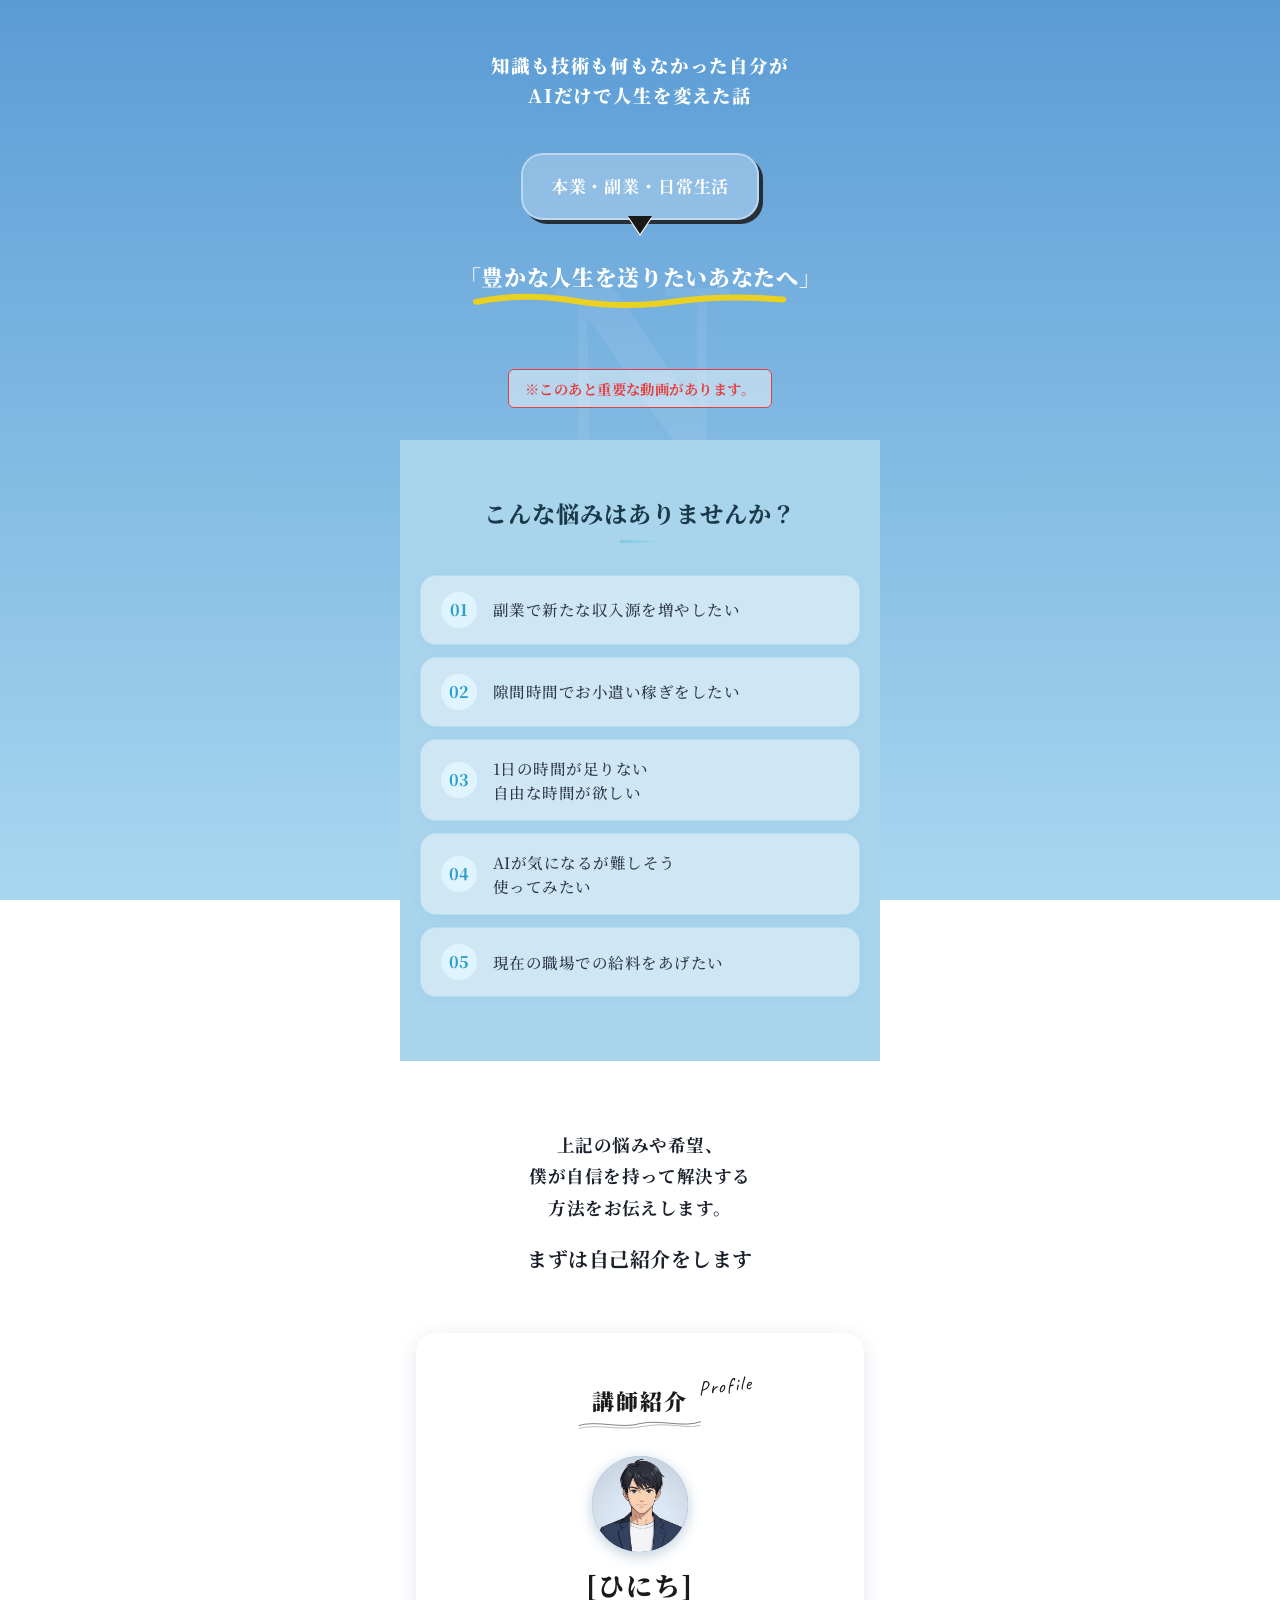
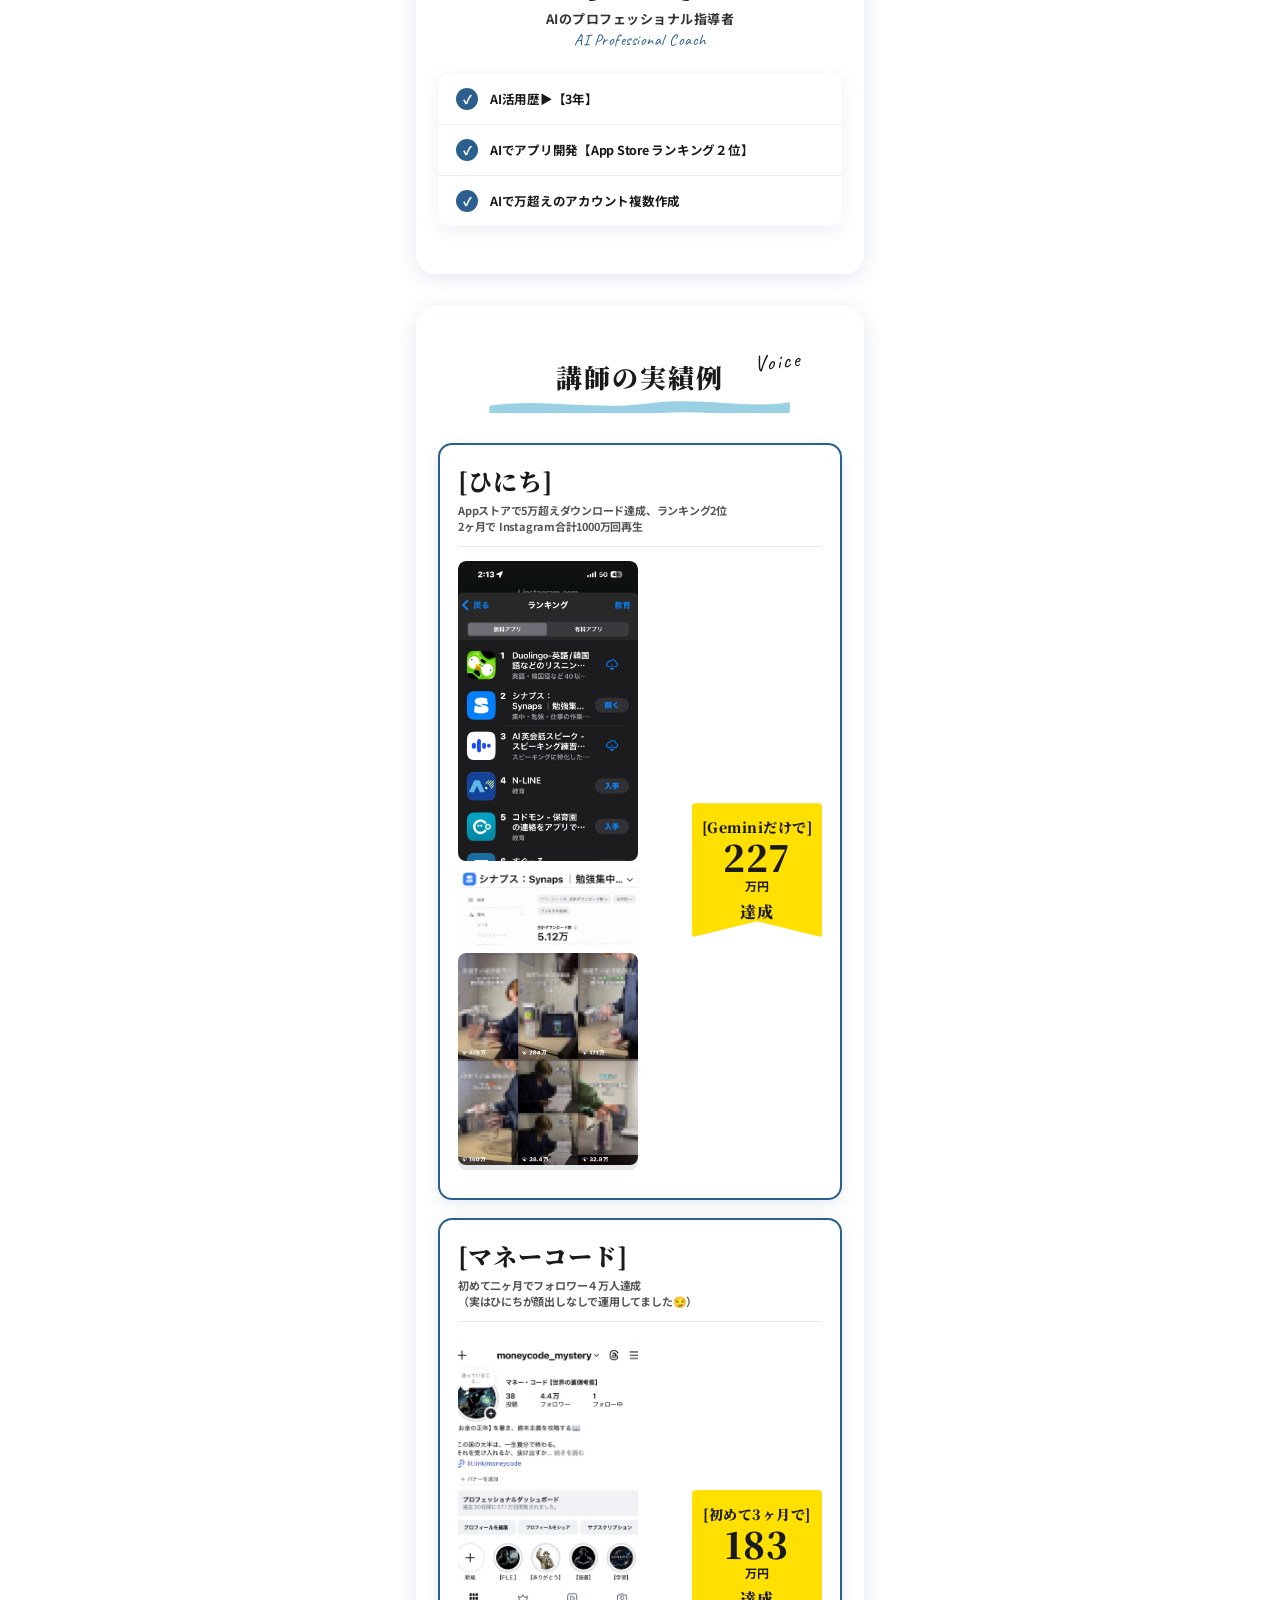
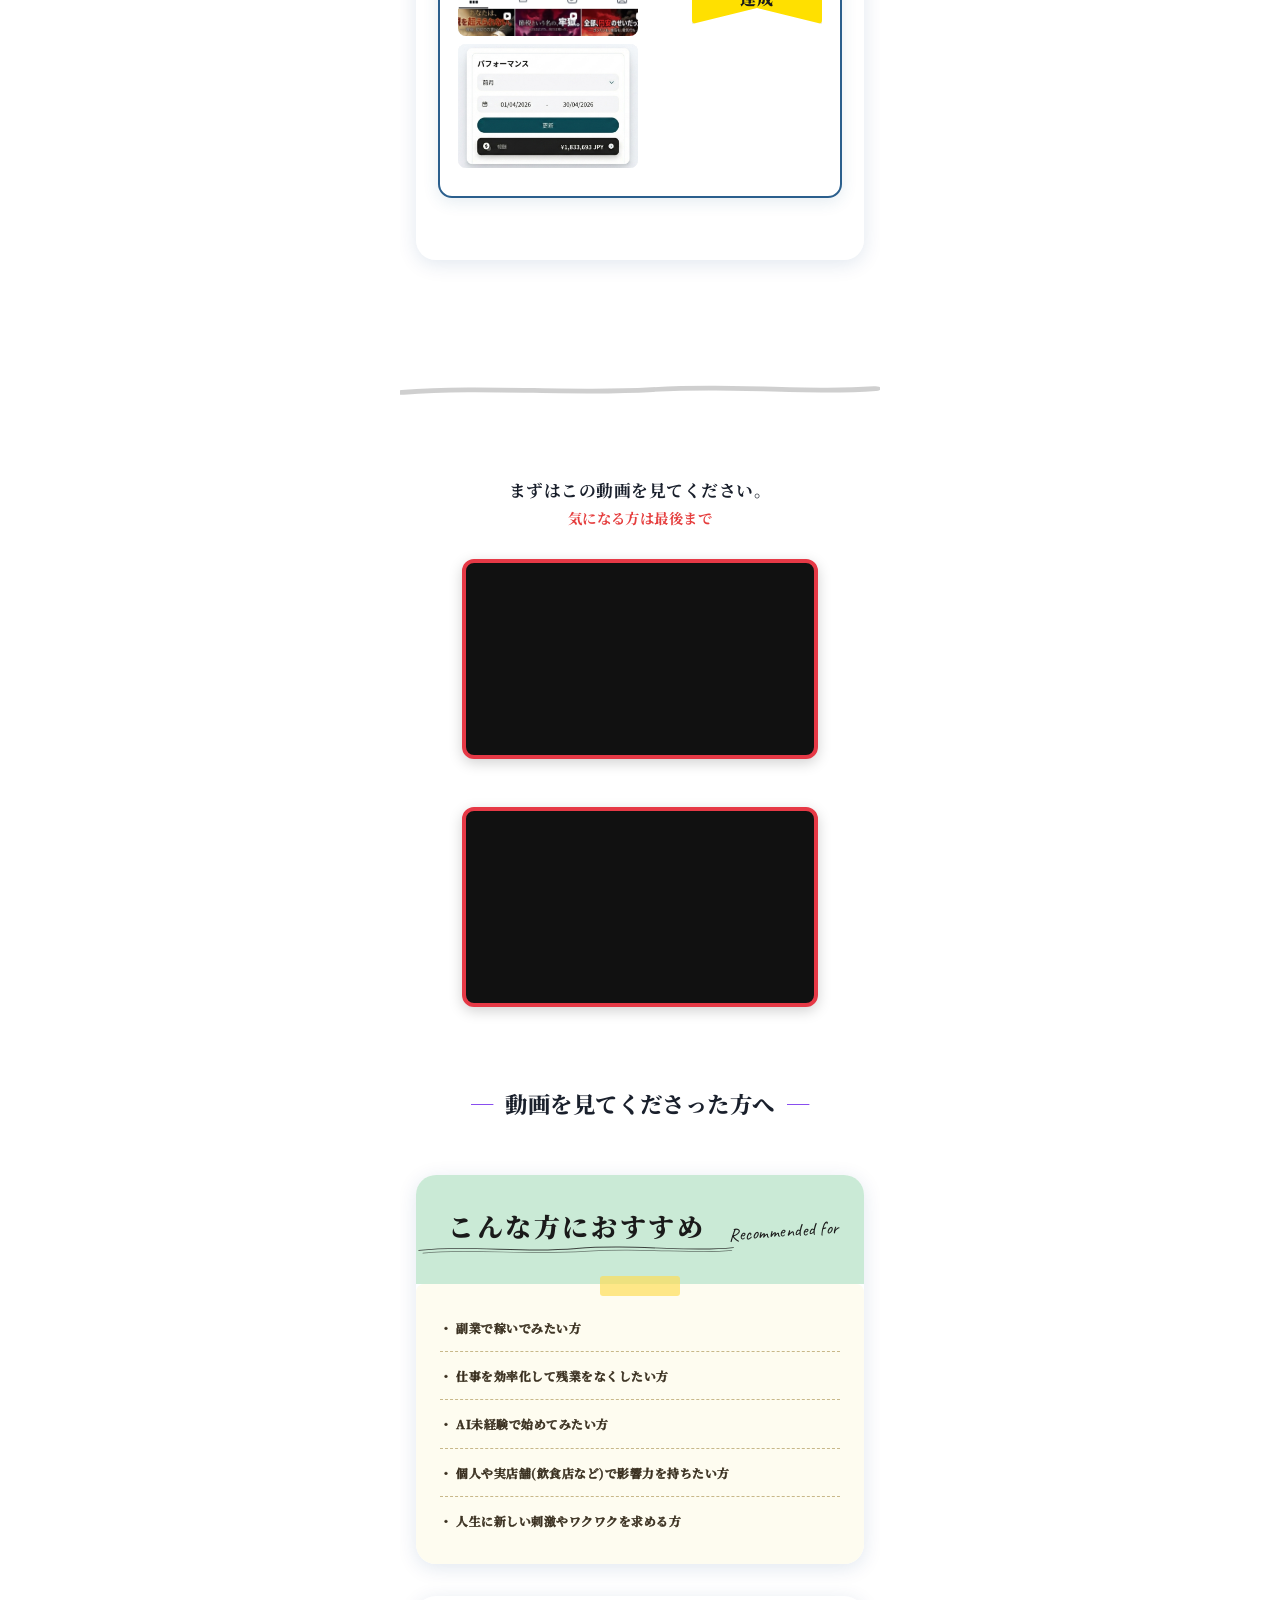
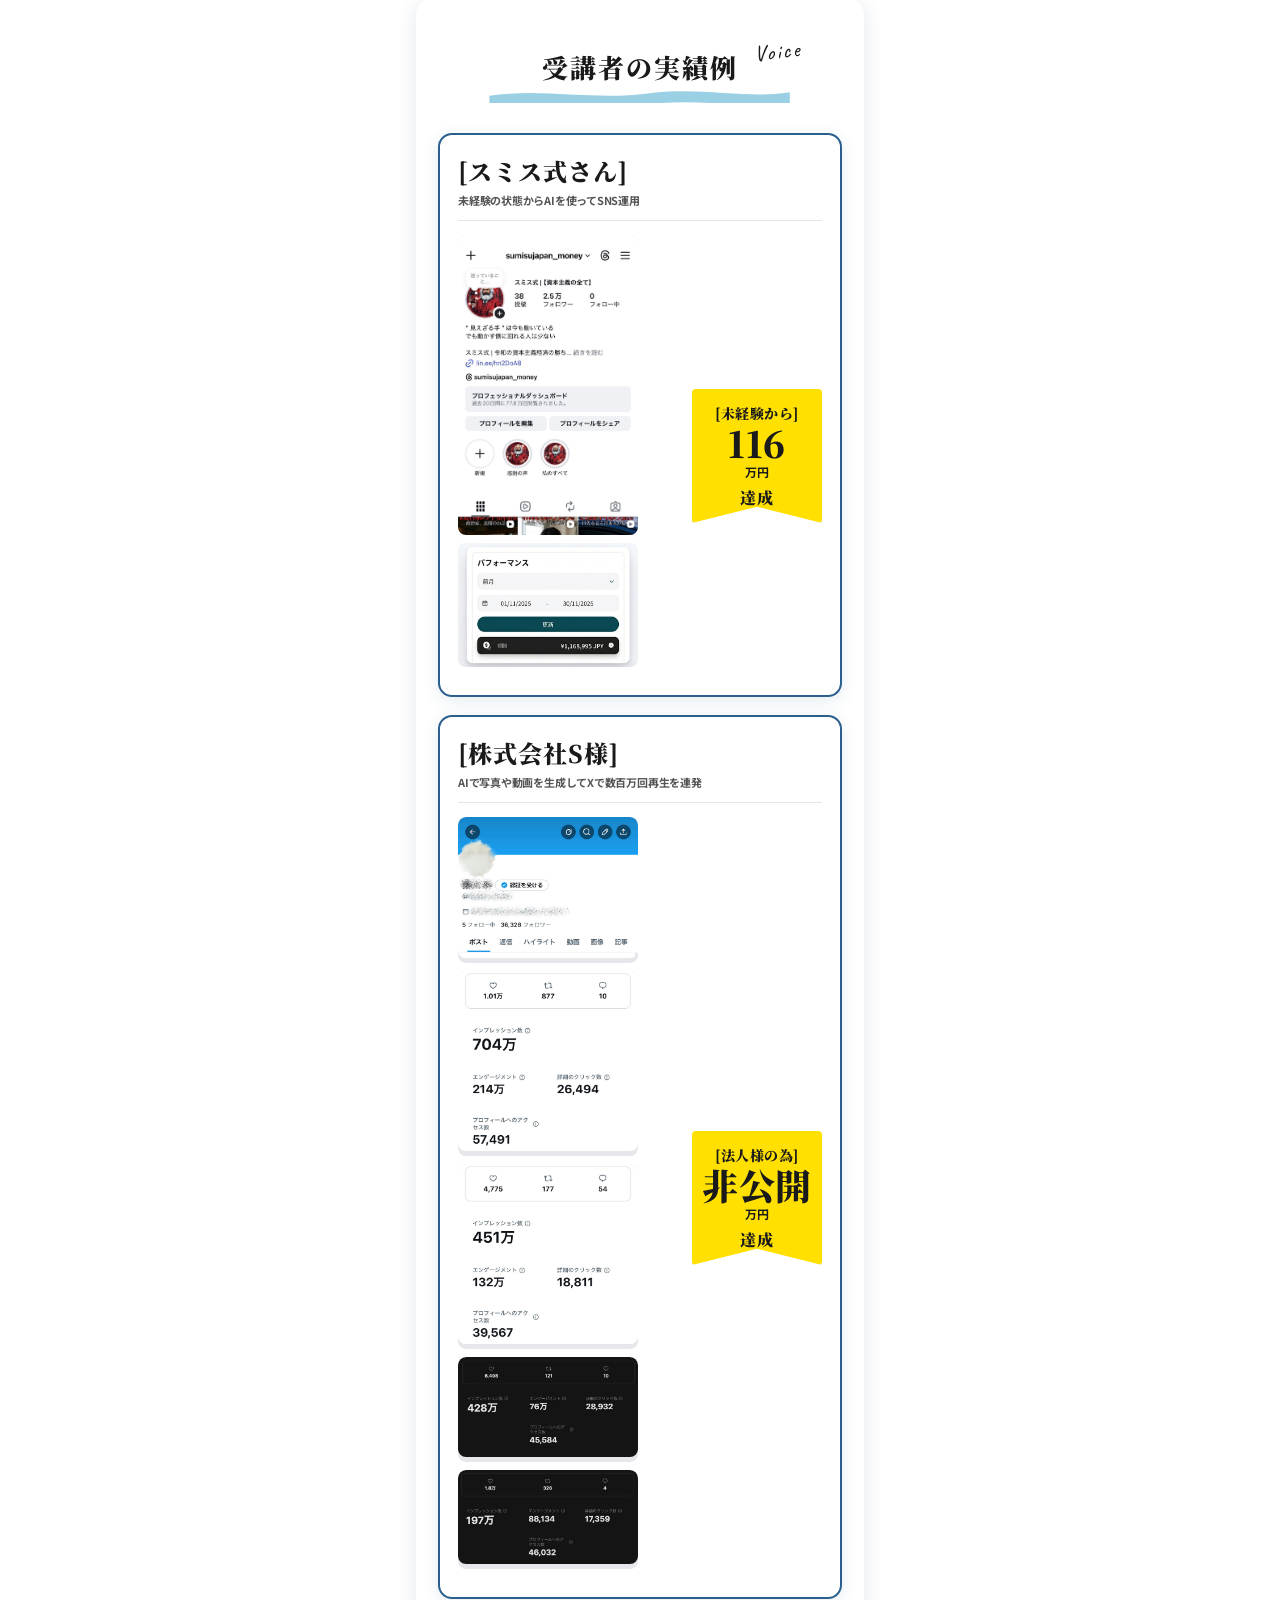
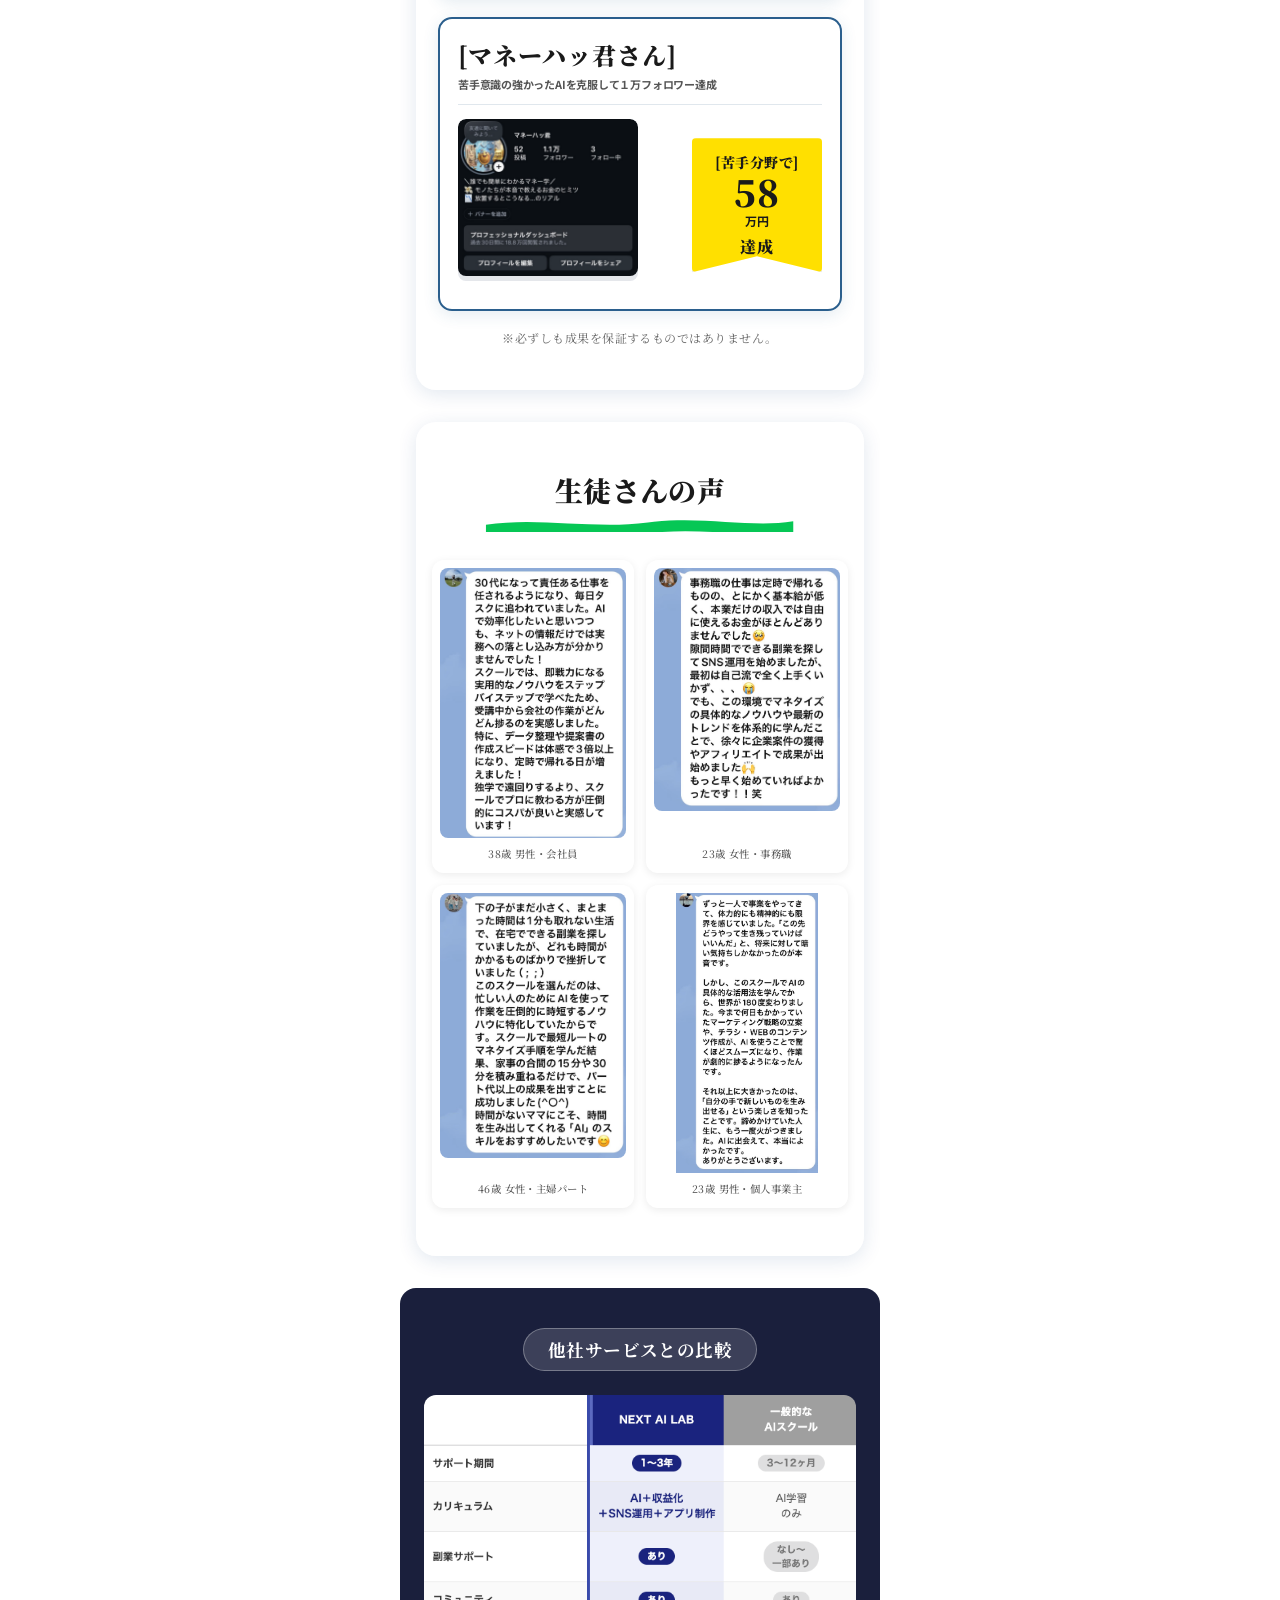
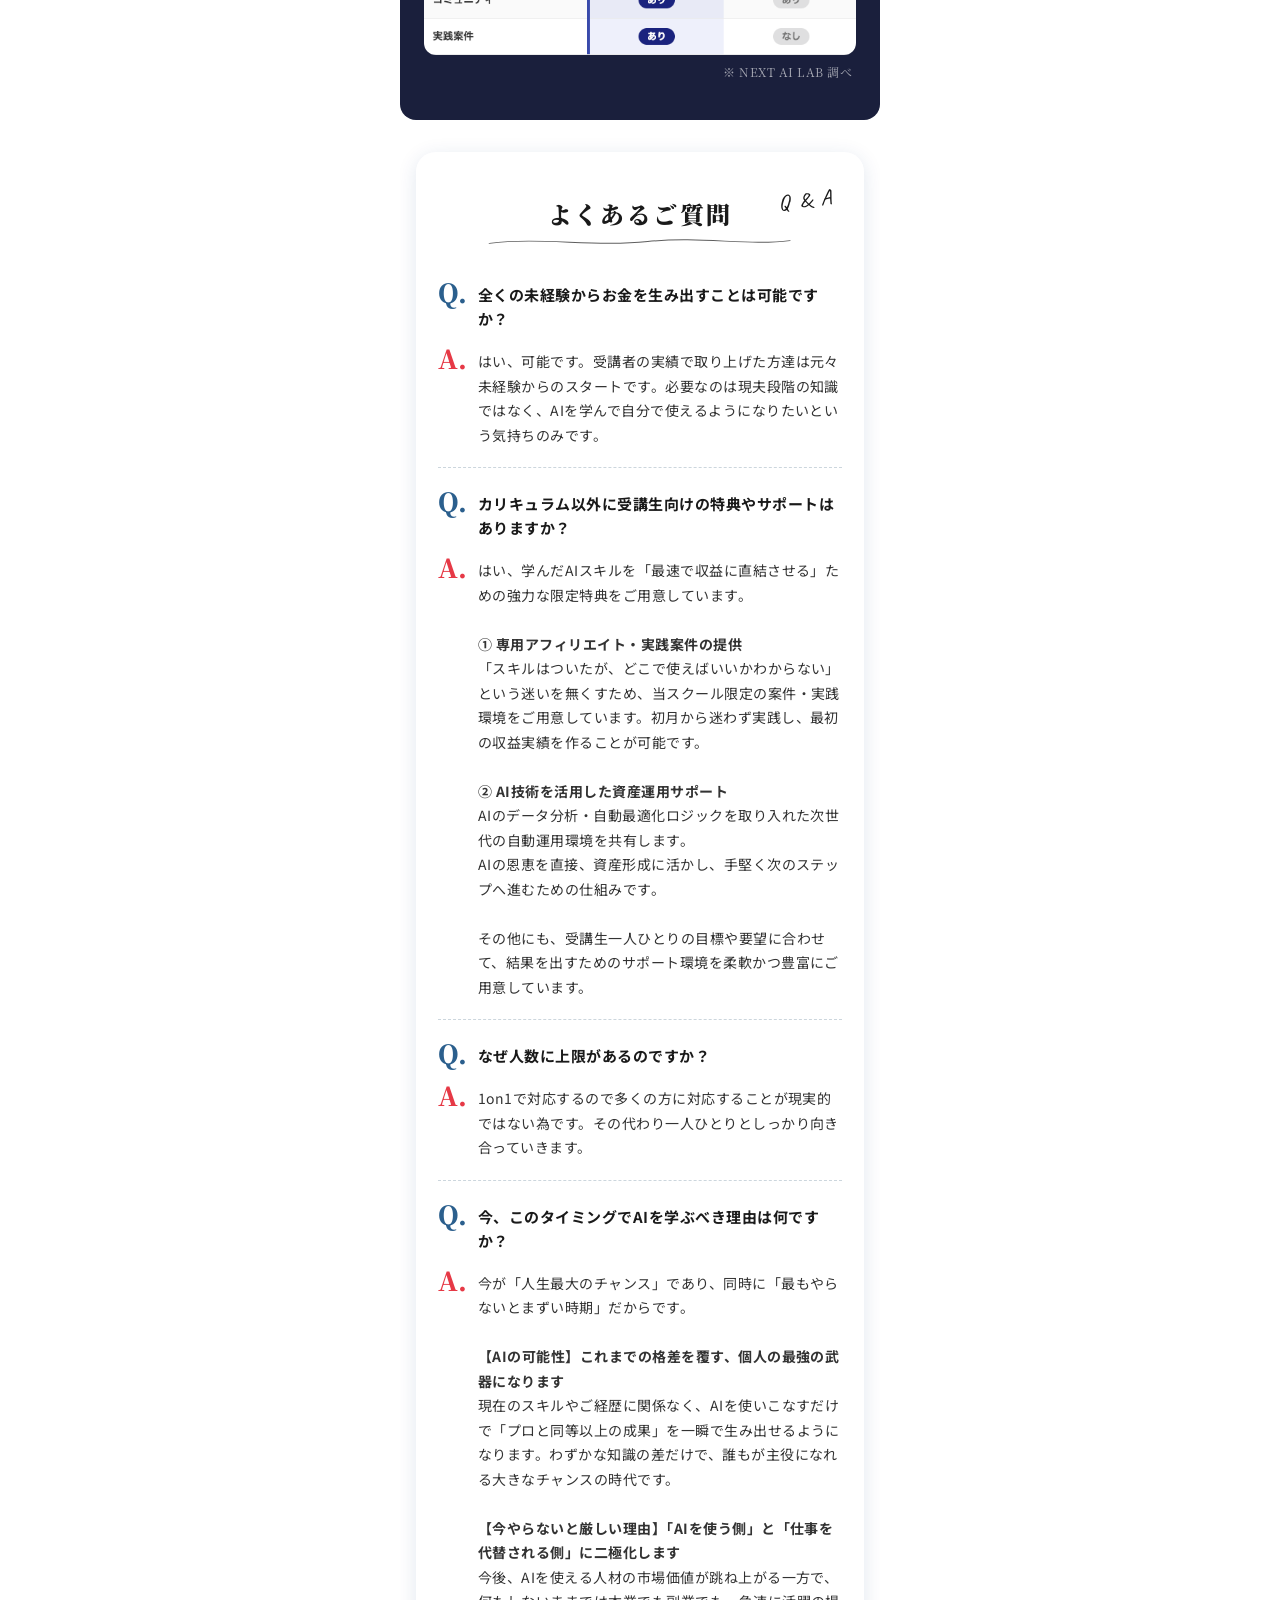
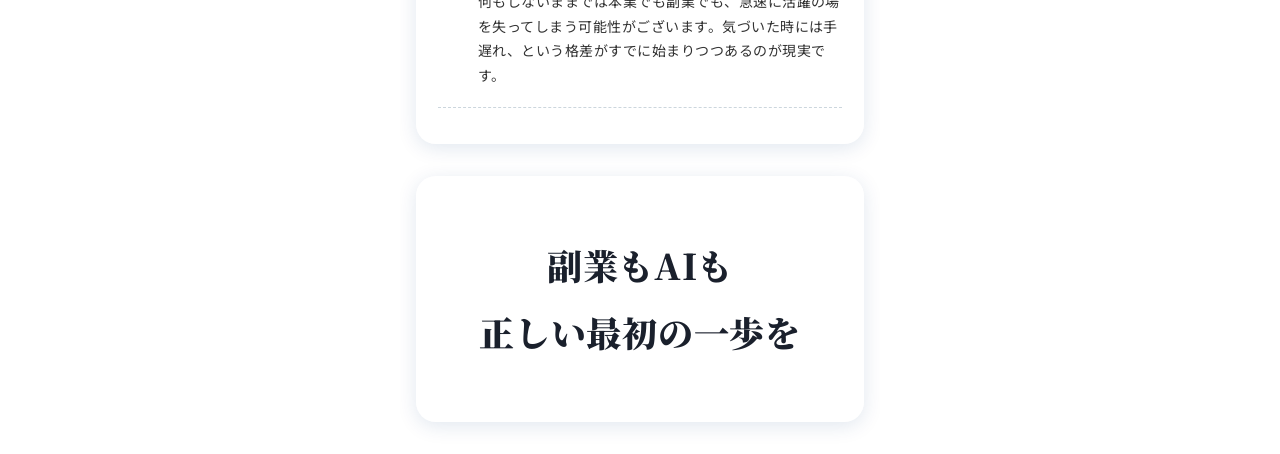
==== index.html @ d5e2368b "feat: LP 1本目の紹介動画を0807版に差し替え Cloudflare Stream の動画IDを差し替え。 - 旧: b11fde19ec3ceeff35b22849ba992d79（切り戻" ====
<!DOCTYPE html>
<html lang="ja"><head>
  <meta charset="UTF-8">
  <meta name="viewport" content="width=device-width, initial-scale=1.0">
  <title>業務は10割AI、クリエイティブの3割で生きる｜AIスクール無料説明会</title>
  <link rel="preconnect" href="https://fonts.googleapis.com">
  <link rel="preconnect" href="https://fonts.gstatic.com" crossorigin="">
  <link href="https://fonts.googleapis.com/css2?family=Noto+Serif+JP:wght@500;700;900&amp;family=Noto+Sans+JP:wght@400;700;900&amp;family=Caveat:wght@400;700&amp;family=Yuji+Mai&amp;family=Zen+Kurenaido&amp;display=swap" rel="stylesheet">
  <style>
    *, *::before, *::after {
      box-sizing: border-box;
      margin: 0;
      padding: 0;
    }

    :root {
      --ink: #1a1a1a;
      --ink-soft: #333;
      --ink-mute: #555;
      --brush-blue: #6FBCD8;
      --brush-teal: #9FD9B5;
      --deep-blue: #2B5F8D;
      --pale-mint: #DFF3EE;
      --pale-blue: #E8F4F9;
      --yellow-marker: #FFE000;
      --line-green: #06C755;
      --cta-purple-1: #5DD5D8;
      --cta-purple-2: #6B5BC9;
      --cta-green-1: #4CAF50;
      --cta-green-2: #2E7D32;
      --red-accent: #E63946;
    }

    body {
      font-family: 'Noto Serif JP', 'Hiragino Mincho ProN', 'Yu Mincho', serif;
      background: #efefef;
      color: var(--ink);
      display: flex;
      justify-content: center;
      letter-spacing: 0.03em;
    }

    .page-wrapper {
      width: 100%;
      max-width: 480px;
      background: transparent;
      overflow: hidden;
    }

    /* ===== Reusable brush stroke SVG-as-background ===== */
    .brush-stroke-bg {
      position: relative;
      display: inline-block;
      padding: 6px 18px 8px;
    }
    .brush-stroke-bg::before {
      content: "";
      position: absolute;
      inset: 0;
      background: url("data:image/svg+xml;utf8,<svg xmlns='http://www.w3.org/2000/svg' viewBox='0 0 400 80' preserveAspectRatio='none'><defs><linearGradient id='g' x1='0%25' y1='0%25' x2='100%25' y2='0%25'><stop offset='0%25' stop-color='%236FBCD8' stop-opacity='0.85'/><stop offset='55%25' stop-color='%2386CFB6' stop-opacity='0.8'/><stop offset='100%25' stop-color='%239FD9B5' stop-opacity='0.85'/></linearGradient></defs><path d='M10,42 C70,18 140,52 210,30 C280,12 340,46 392,28 L392,52 C340,72 280,40 210,58 C140,76 70,40 10,62 Z' fill='url(%23g)'/></svg>") no-repeat center/100% 100%;
      z-index: 0;
    }
    .brush-stroke-bg > * { position: relative; z-index: 1; }

    /* ===== Hero ===== */
    .hero {
      background: transparent;
      padding: 36px 22px 28px;
      text-align: center;
    }

    .hero-sub-wrap {
      display: inline-block;
      max-width: 100%;
      box-sizing: border-box;
      padding: 14px 14px 14px;
      margin-bottom: 22px;
      background: url("data:image/svg+xml;utf8,<svg xmlns='http://www.w3.org/2000/svg' viewBox='0 0 400 80' preserveAspectRatio='none'><defs><linearGradient id='gh' x1='0%25' y1='0%25' x2='100%25' y2='0%25'><stop offset='0%25' stop-color='%236FBCD8' stop-opacity='0.9'/><stop offset='55%25' stop-color='%2386CFB6' stop-opacity='0.85'/><stop offset='100%25' stop-color='%239FD9B5' stop-opacity='0.9'/></linearGradient></defs><path d='M0,0 L400,0 L400,80 L0,80 Z' fill='url(%23gh)'/></svg>") no-repeat center center/100% 100%;
    }

    .hero-sub {
      font-family: 'Noto Serif JP', serif;
      font-size: 14px;
      font-weight: 900;
      color: #111111;
      letter-spacing: 0.1em;
      line-height: 1.65;
      text-shadow: 0 0 6px rgba(111, 188, 216, 0.20);
      display: inline-block;
    }
    .hero-sub span { font-weight: inherit; font-size: inherit; font-family: inherit; letter-spacing: inherit; line-height: inherit; }

    .hero-bubble {
      display: inline-block;
      position: relative;
      padding: 18px 28px 16px;
      margin: 6px auto 18px;
      border: 2px solid #1a1a1a;
      border-radius: 22px;
      background: #FFFDF5;
      box-shadow: 4px 4px 0 rgba(26,26,26,0.85);
      font-family: 'Noto Serif JP', serif;
    }

    /* === hero-bubble デザイン候補（コメントアウト） ===
    案B: 二重線
      outline: 1px solid #1a1a1a; outline-offset: 4px;
    案C: 左辺だけ太線（インセット）
      border-left: 4px solid #1a1a1a; border-top: none; border-right: none; border-bottom: none;
    案D: 点線維持 + 角丸シャープ化
      border: 2px dashed #1a1a1a; border-radius: 8px; background: #f7f7f7;
    */

    .hero-bubble::after {
      content: "";
      position: absolute;
      bottom: -16px;
      left: 50%;
      transform: translateX(-50%);
      width: 0;
      height: 0;
      border-left: 12px solid transparent;
      border-right: 12px solid transparent;
      border-top: 18px solid #1a1a1a;
      filter: drop-shadow(0 2px 0 #FFFDF5);
    }

    .hero-bubble-quote {
      font-size: 17px;
      font-weight: 700;
      letter-spacing: 0.05em;
      color: var(--ink);
      margin-bottom: 4px;
    }

    .hero-bubble-amount {
      font-size: 21px;
      font-weight: 900;
      letter-spacing: 0.04em;
      color: var(--ink);
    }

    .hero-title-wrap {
      text-align: center;
      position: relative;
      display: inline-block;
      margin: 24px auto 14px;
      font-family: 'Noto Serif JP', serif;
      font-size: 22px;
      font-weight: 900;
      line-height: 1.4;
      letter-spacing: 0.03em;
      color: var(--deep-blue);
      padding: 0 0 14px;
      white-space: nowrap;
    }

    .hero-title-wrap .kakko {
      color: var(--ink);
      font-weight: 700;
    }

    .hero-title-wrap::after {
      content: "";
      position: absolute;
      left: 4%;
      right: 4%;
      bottom: -2px;
      height: 18px;
      background: url("data:image/svg+xml;utf8,<svg xmlns='http://www.w3.org/2000/svg' viewBox='0 0 400 30' preserveAspectRatio='none'><path d='M5,18 Q60,2 120,16 T240,18 T370,14' stroke='%23FFD600' stroke-width='10' stroke-linecap='round' fill='none' opacity='0.85'/></svg>") no-repeat center/100% 100%;
      z-index: -1;
    }

    .hero-headline {
      position: relative;
      display: inline-block;
      font-family: 'Noto Serif JP', serif;
      font-size: 42px;
      font-weight: 900;
      letter-spacing: 0.18em;
      line-height: 1.2;
      margin: 18px auto 6px;
      padding-bottom: 14px;
    }

    .hero-headline::after {
      content: "";
      position: absolute;
      left: -4%;
      right: -4%;
      bottom: 0;
      height: 14px;
      background: url("data:image/svg+xml;utf8,<svg xmlns='http://www.w3.org/2000/svg' viewBox='0 0 400 30' preserveAspectRatio='none'><path d='M4,18 C70,4 140,22 210,12 C280,2 340,20 394,10' stroke='%23B0B0B0' stroke-width='10' stroke-linecap='round' fill='none' opacity='0.6'/></svg>") no-repeat center/100% 100%;
    }

    .hero-subtitle {
      display: inline-block;
      font-family: 'Noto Serif JP', serif;
      font-size: 22px;
      font-weight: 900;
      letter-spacing: 0.18em;
      padding: 4px 18px 6px;
      margin: 12px 0 20px;
      color: var(--ink);
    }

    .hero-desc1, .hero-desc2 {
      font-family: 'Noto Sans JP', sans-serif;
      font-size: 14px;
      line-height: 1.8;
      color: var(--ink-soft);
    }
    .hero-desc1 { margin-bottom: 6px; }
    .hero-desc2 { font-weight: 700; margin-top: 4px; }

    .arrow-down {
      width: 0;
      height: 0;
      border-left: 40px solid transparent;
      border-right: 40px solid transparent;
      border-top: 50px solid var(--red-accent);
      margin: 18px auto;
    }

    /* ===== Video preview ===== */
    .video-preview-section {
      background: transparent;
      padding: 16px 0 32px;
      text-align: center;
      min-height: 240px;
    }

    .video-preview-area {
      display: flex;
      align-items: flex-end;
      gap: 14px;
      margin-bottom: 16px;
      max-width: 680px;
      margin: 0 auto;
      padding: 0 16px;
    }

    .instructor-avatar-small {
      width: 72px;
      height: 72px;
      border-radius: 50%;
      background: linear-gradient(135deg, #6FBCD8, #2B5F8D);
      flex-shrink: 0;
      overflow: hidden;
      display: flex;
      align-items: center;
      justify-content: center;
      box-shadow: 0 2px 8px rgba(43,95,141,0.25);
    }

    .instructor-avatar-small svg {
      width: 48px;
      height: 48px;
      fill: #fff;
    }

    .video-player-mock {
      flex: 1;
      background: #111;
      border-radius: 12px;
      overflow: hidden;
      aspect-ratio: 16/9;
      display: flex;
      align-items: center;
      justify-content: center;
      position: relative;
      box-shadow: 0 4px 14px rgba(0,0,0,0.18);
      border: 4px solid #E63946;
      min-height: 200px;
    }

    .video-player-mock::after {
      content: '▶';
      color: rgba(255,255,255,0.85);
      font-size: 28px;
    }
    .video-player-mock.has-iframe::after { display: none !important; }

    .instructor-info-small {
      font-family: 'Noto Sans JP', sans-serif;
      font-size: 11px;
      color: var(--ink-mute);
      text-align: left;
      margin-top: 6px;
      line-height: 1.5;
    }

    /* ===== Contents ===== */
    .contents-section {
      background: transparent;
      padding: 38px 22px 36px;
    }

    .contents-section h2 {
      position: relative;
      display: inline-block;
      font-family: 'Noto Serif JP', serif;
      font-size: 19px;
      white-space: nowrap;
      letter-spacing: 0;
      font-weight: 900;
      color: var(--ink);
      margin: 0 auto 28px;
      padding: 8px 4px 22px;
      letter-spacing: 0.06em;
    }

    .contents-section h2::before {
      content: "contents";
      position: absolute;
      top: -10px;
      right: -54px;
      font-family: 'Caveat', cursive;
      font-size: 22px;
      font-weight: 400;
      color: var(--ink);
      transform: rotate(-6deg);
      letter-spacing: 0.02em;
    }

    .contents-section h2::after {
      content: "";
      position: absolute;
      left: 0;
      right: 0;
      bottom: -2px;
      height: 22px;
      background: url("data:image/svg+xml;utf8,<svg xmlns='http://www.w3.org/2000/svg' viewBox='0 0 400 40' preserveAspectRatio='none'><path d='M5,22 C80,4 160,32 220,16 C290,0 340,28 394,12 L394,32 C340,46 290,22 220,38 C160,54 80,30 5,40 Z' fill='%236FBCD8' opacity='0.7'/></svg>") no-repeat center/100% 100%;
    }

    .contents-wrap {
      text-align: center;
    }

    .contents-list {
      list-style: none;
      display: flex;
      flex-direction: column;
      gap: 4px;
      margin-top: 18px;
    }

    .contents-list li {
      display: grid;
      grid-template-columns: 70px 1fr;
      align-items: stretch;
      gap: 0;
      border-radius: 6px;
      overflow: hidden;
      box-shadow: 0 1px 3px rgba(0,0,0,0.06);
      min-height: 70px;
    }

    .contents-list li:nth-child(1) .content-num { background: linear-gradient(135deg, #98E0CB, #6FC8AF); }
    .contents-list li:nth-child(1) .content-text-wrap { background: linear-gradient(90deg, #D8F2EA, #C9E9DF); }
    .contents-list li:nth-child(2) .content-num { background: linear-gradient(135deg, #87C3DD, #5DA3C2); }
    .contents-list li:nth-child(2) .content-text-wrap { background: linear-gradient(90deg, #D6EAF5, #C5DDED); }
    .contents-list li:nth-child(3) .content-num { background: linear-gradient(135deg, #5DA3C2, #3F7DA0); }
    .contents-list li:nth-child(3) .content-text-wrap { background: linear-gradient(90deg, #C5DDED, #B0CEE3); }
    .contents-list li:nth-child(4) .content-num { background: linear-gradient(135deg, #2B5F8D, #1D4567); }
    .contents-list li:nth-child(4) .content-text-wrap { background: linear-gradient(90deg, #B0CEE3, #9FC1DC); }

    .content-num {
      font-family: 'Noto Serif JP', serif;
      font-size: 20px;
      font-weight: 900;
      color: #fff;
      display: flex;
      align-items: center;
      justify-content: center;
      letter-spacing: 0.02em;
      position: relative;
    }

    .content-num::after {
      content: "";
      position: absolute;
      right: -14px;
      top: 0;
      bottom: 0;
      width: 16px;
      background: inherit;
      clip-path: polygon(0 0, 100% 50%, 0 100%);
    }

    .content-text-wrap {
      display: flex;
      align-items: center;
      padding: 12px 16px 12px 22px;
    }

    .content-text {
      font-family: 'Noto Sans JP', sans-serif;
      font-size: 12.5px;
      letter-spacing: -0.02em;
      font-weight: 700;
      line-height: 1.55;
      color: var(--ink);
    }

    /* ===== Instructor ===== */
    .instructor-section {
      background: transparent;
      background-image: none;
      padding: 48px 22px;
      text-align: center;
      max-width: 100%;
      margin: 12px 16px;
      width: calc(100% - 32px);
      box-sizing: border-box;
      border-radius: 20px;
      box-shadow: 0 4px 20px rgba(0, 60, 120, 0.12);
    }

    .instructor-section h2 {
      position: relative;
      display: inline-block;
      font-family: 'Noto Serif JP', serif;
      font-size: 22px;
      font-weight: 900;
      letter-spacing: 0.08em;
      margin-bottom: 24px;
      padding: 4px 14px 16px;
    }

    .instructor-section h2::before {
      content: "Profile";
      position: absolute;
      top: -8px;
      right: -52px;
      font-family: 'Caveat', cursive;
      font-size: 20px;
      font-weight: 400;
      color: var(--ink);
      transform: rotate(-6deg);
    }

    .instructor-section h2::after {
      content: "";
      position: absolute;
      left: 0;
      right: 0;
      bottom: 0;
      height: 14px;
      background: url("data:image/svg+xml;utf8,<svg xmlns='http://www.w3.org/2000/svg' viewBox='0 0 400 30' preserveAspectRatio='none'><path d='M5,16 C60,4 140,24 200,12 C260,2 340,22 394,8' stroke='%231a1a1a' stroke-width='2' stroke-linecap='round' fill='none' opacity='0.7'/><path d='M5,22 C70,12 130,28 210,18 C290,8 350,24 392,16' stroke='%231a1a1a' stroke-width='1.5' stroke-linecap='round' fill='none' opacity='0.5'/></svg>") no-repeat center/100% 100%;
    }

    .instructor-avatar {
      width: 96px;
      height: 96px;
      border-radius: 50%;
      background: linear-gradient(135deg, #6FBCD8, #2B5F8D);
      margin: 0 auto 14px;
      display: flex;
      align-items: center;
      justify-content: center;
      overflow: hidden;
      box-shadow: 0 4px 14px rgba(43,95,141,0.3);
    }

    .instructor-avatar svg {
      width: 64px;
      height: 64px;
      fill: #fff;
    }

    .instructor-name {
      font-family: 'Noto Serif JP', serif;
      font-size: 26px;
      font-weight: 900;
      letter-spacing: 0.08em;
      margin-bottom: 6px;
    }

    .instructor-title {
      font-family: 'Noto Sans JP', sans-serif;
      font-size: 13px;
      color: var(--ink-soft);
      margin-bottom: 2px;
      font-weight: 700;
    }

    .instructor-title-en {
      font-family: 'Caveat', cursive;
      font-size: 16px;
      color: var(--deep-blue);
      margin-bottom: 24px;
    }

    .instructor-stats {
      list-style: none;
      border: none;
      border-radius: 12px;
      background: rgba(255,255,255,0.45);
      overflow: hidden;
      box-shadow: 0 4px 16px rgba(43,95,141,0.1);
    }

    .instructor-stats li {
      display: flex;
      align-items: center;
      gap: 12px;
      padding: 14px 18px;
      font-family: 'Noto Sans JP', sans-serif;
      font-size: 12.5px;
      letter-spacing: -0.02em;
      font-weight: 700;
      border-bottom: 1px solid rgba(43,95,141,0.1);
      text-align: left;
    }

    .instructor-stats li:last-child { border-bottom: none; }

    .check-icon {
      width: 22px;
      height: 22px;
      border-radius: 50%;
      background: var(--deep-blue);
      display: inline-flex;
      align-items: center;
      justify-content: center;
      flex-shrink: 0;
      color: #fff;
      font-size: 12px;
      font-weight: 900;
    }

    /* ===== Recommended ===== */
    .recommended-section {
      background: transparent;
      padding: 38px 22px 40px;
    }

    .recommended-header {
      background: linear-gradient(180deg, #DFF3EE, #D2EBE5);
      padding: 20px 18px 24px;
      margin: -38px -22px 28px;
      text-align: center;
      position: relative;
    }

    .recommended-title {
      position: relative;
      display: inline-block;
      font-family: 'Noto Serif JP', serif;
      font-size: 26px;
      font-weight: 900;
      letter-spacing: 0.1em;
      padding: 0 6px 12px;
      margin-bottom: 0;
    }

    .recommended-title::after {
      content: "";
      position: absolute;
      left: -10%;
      right: -10%;
      bottom: 0;
      height: 14px;
      background: url("data:image/svg+xml;utf8,<svg xmlns='http://www.w3.org/2000/svg' viewBox='0 0 400 30' preserveAspectRatio='none'><path d='M5,18 C70,6 130,24 200,14 C270,4 340,22 394,12' stroke='%231a1a1a' stroke-width='2' stroke-linecap='round' fill='none' opacity='0.8'/><path d='M10,24 C70,14 140,28 210,20 C280,12 350,26 392,18' stroke='%231a1a1a' stroke-width='1.5' stroke-linecap='round' fill='none' opacity='0.55'/></svg>") no-repeat center/100% 100%;
    }

    .recommended-subtitle-en {
      font-family: 'Caveat', cursive;
      font-size: 18px;
      color: var(--ink);
      margin-left: 12px;
      display: inline-block;
      transform: rotate(-4deg);
    }

    .check-list {
      list-style: none;
      display: flex;
      flex-direction: column;
      gap: 12px;
    }

    .check-list li {
      background: #F2F4F6;
      border-radius: 28px;
      padding: 16px 22px;
      display: flex;
      align-items: center;
      gap: 14px;
      font-family: 'Noto Sans JP', sans-serif;
      font-size: 14px;
      font-weight: 700;
      color: var(--ink);
      box-shadow: 0 1px 3px rgba(0,0,0,0.05);
    }

    /* ===== CTA section ===== */
    .cta-section {
      text-align: center;
    }

    .cta-arrow-area {
      background: transparent;
      padding: 24px 0 12px;
    }

    .badge-area {
      background: var(--pale-mint);
      padding: 22px 20px;
      position: relative;
    }

    .badge-area::before {
      content: "プレミアム動画詳細";
      display: block;
      font-family: 'Noto Serif JP', serif;
      font-size: 14px;
      font-weight: 700;
      letter-spacing: 0.06em;
      margin-bottom: 10px;
      color: var(--ink);
    }

    .badge-boxes {
      display: flex;
      gap: 16px;
      justify-content: center;
      align-items: center;
    }

    .badge-box {
      background: transparent;
      border-radius: 0;
      padding: 6px 14px;
      flex: 1;
      text-align: center;
      position: relative;
    }

    .badge-label {
      font-family: 'Noto Sans JP', sans-serif;
      font-size: 11px;
      color: var(--ink-soft);
      margin-bottom: 4px;
      font-weight: 700;
      letter-spacing: 0.05em;
    }

    .badge-value-wrap {
      font-family: 'Noto Serif JP', serif;
      font-size: 32px;
      font-weight: 900;
      color: var(--ink);
      line-height: 1;
      letter-spacing: 0.02em;
    }

    .badge-paren {
      font-size: 22px;
      font-weight: 700;
      color: var(--ink-soft);
    }

    .badge-unit {
      font-size: 12px;
      font-weight: 700;
      letter-spacing: 0.06em;
      margin-left: 2px;
    }

    .cta-green-block {
      background: linear-gradient(135deg, #5DD5D8 0%, #6B5BC9 100%);
      padding: 28px 22px 36px;
      position: relative;
    }

    .cta-green-block::before {
      content: "";
      position: absolute;
      top: 20px;
      left: 8%;
      right: 8%;
      height: 60px;
      background: url("data:image/svg+xml;utf8,<svg xmlns='http://www.w3.org/2000/svg' viewBox='0 0 400 80' preserveAspectRatio='none'><path d='M10,40 C80,18 160,52 230,28 C300,8 360,42 394,30 L394,52 C360,68 300,38 230,58 C160,78 80,42 10,62 Z' fill='%23B6E3EA' opacity='0.7'/></svg>") no-repeat center/100% 100%;
      pointer-events: none;
    }

    .cta-now-badge {
      position: relative;
      display: inline-block;
      background: #fff;
      color: var(--red-accent);
      font-family: 'Noto Serif JP', serif;
      font-size: 15px;
      font-weight: 900;
      border-radius: 24px;
      padding: 6px 16px;
      margin-bottom: 8px;
      letter-spacing: 0.06em;
      box-shadow: 0 2px 6px rgba(0,0,0,0.15);
    }

    .cta-now-badge::after {
      content: "";
      position: absolute;
      bottom: -6px;
      left: 24px;
      width: 0;
      height: 0;
      border-left: 8px solid transparent;
      border-right: 4px solid transparent;
      border-top: 10px solid #fff;
    }

    .cta-button-main {
      font-family: 'Noto Serif JP', serif;
      font-size: 22px;
      font-weight: 900;
      color: #fff;
      margin: 8px 0 14px;
      line-height: 1.4;
      letter-spacing: 0.04em;
      text-shadow: 0 2px 8px rgba(0,0,0,0.2);
      position: relative;
      z-index: 1;
    }
    .cta-button-main span { font-weight: 900; font-family: inherit; font-size: inherit; letter-spacing: inherit; line-height: inherit; }

    .cta-members {
      display: inline-block;
      background: var(--yellow-marker);
      color: var(--ink);
      font-family: 'Noto Sans JP', sans-serif;
      font-size: 13px;
      font-weight: 900;
      border-radius: 24px;
      padding: 6px 20px;
      margin-bottom: 18px;
      box-shadow: 0 2px 8px rgba(0,0,0,0.15);
    }

    a.cta-button {
      display: block;
      background: linear-gradient(135deg, #06C755 0%, #2E7D32 100%);
      color: #fff;
      font-family: 'Noto Sans JP', sans-serif;
      font-size: 14px;
      font-weight: 900;
      text-decoration: none;
      padding: 20px 24px;
      border-radius: 60px;
      box-shadow: 0 6px 20px rgba(6,199,85,0.4), inset 0 2px 0 rgba(255,255,255,0.25);
      text-align: center;
      letter-spacing: 0.04em;
      position: relative;
      transition: transform 0.15s ease;
    }

    a.cta-button:hover { transform: translateY(-1px); }

    /* ===== Testimonials ===== */
    .testimonials-section {
      background: transparent;
      padding: 48px 22px 44px;
      border-radius: 20px;
      margin: 12px 16px;
      box-shadow: 0 4px 20px rgba(0, 60, 120, 0.12);
    }

    .testimonials-section h2 {
      position: relative;
      display: inline-block;
      font-family: 'Noto Serif JP', serif;
      font-size: 26px;
      font-weight: 900;
      letter-spacing: 0.08em;
      margin: 0 auto 30px;
      padding: 4px 4px 18px;
      width: 100%;
      text-align: center;
    }

    .testimonials-section h2::before {
      content: "Voice";
      position: absolute;
      top: -6px;
      right: 10%;
      font-family: 'Caveat', cursive;
      font-size: 22px;
      font-weight: 400;
      color: var(--ink);
      transform: rotate(-6deg);
    }

    .testimonials-section h2::after {
      content: "";
      position: absolute;
      left: 12%;
      right: 12%;
      bottom: 0;
      height: 18px;
      background: url("data:image/svg+xml;utf8,<svg xmlns='http://www.w3.org/2000/svg' viewBox='0 0 400 30' preserveAspectRatio='none'><path d='M5,18 C70,4 140,26 210,14 C280,2 340,24 394,12 L394,30 C340,40 280,22 210,32 C140,42 70,22 5,38 Z' fill='%236FBCD8' opacity='0.7'/></svg>") no-repeat center/100% 100%;
    }

    .testimonial-card {
      background: rgba(255,255,255,0.45);
      border-radius: 14px;
      border: 2px solid var(--deep-blue);
      box-shadow: 0 4px 16px rgba(43,95,141,0.12);
      padding: 18px;
      margin-bottom: 18px;
    }

    .testimonial-header {
      margin-bottom: 14px;
      padding-bottom: 12px;
      border-bottom: 1px solid #e0e7ed;
    }

    .testimonial-name {
      font-family: 'Noto Serif JP', serif;
      font-size: 24px;
      font-weight: 900;
      display: inline;
      letter-spacing: 0.04em;
    }

    .testimonial-age {
      font-family: 'Noto Sans JP', sans-serif;
      font-size: 13px;
      color: var(--ink-mute);
      margin-left: 6px;
      font-weight: 700;
    }

    .testimonial-caption {
      font-family: 'Noto Sans JP', sans-serif;
      font-size: 11px;
      letter-spacing: -0.02em;
      color: var(--ink-mute);
      margin-top: 4px;
      font-weight: 700;
    }

    .testimonial-body {
      display: flex;
      gap: 12px;
      align-items: flex-start;
    }

    .testimonial-chat { flex: 1; }

    .chat-bubble {
      background: #DCF8C6;
      border-radius: 12px;
      border-bottom-left-radius: 0;
      padding: 12px 14px;
      font-family: 'Noto Sans JP', sans-serif;
      font-size: 12.5px;
      line-height: 1.7;
      color: var(--ink);
      margin-bottom: 10px;
      font-weight: 400;
    }

    /* ===== Testimonial Images ===== */
    .testimonial-images {
      display: flex;
      gap: 8px;
      margin-bottom: 10px;
    }
    .testimonial-image-slot {
      flex: 1;
      aspect-ratio: 9/16;
      background: #e5e7eb;
      border-radius: 8px;
      overflow: hidden;
      position: relative;
      cursor: pointer;
    }
    .testimonial-image-placeholder {
      display: none;
    }

    .testimonial-amount {
      font-family: 'Noto Sans JP', sans-serif;
      font-size: 13px;
      font-weight: 700;
      color: var(--ink);
      text-align: right;
      margin-top: 4px;
    }

    /* ===== Testimonial Images - utage layout ===== */
    .testimonial-images {
      flex: 1;
      display: flex;
      flex-direction: column;
      gap: 8px;
      max-width: 180px;
    }
    .testimonial-image-slot {
      width: 100%;
      aspect-ratio: auto;
      max-height: 300px;
      background: #e5e7eb;
      border-radius: 8px;
      overflow: hidden;
      position: relative;
      cursor: pointer;
    }
    .testimonial-image-slot img {
      object-fit: contain;
      background: #f9fafb;
    }
    .result-box {
      align-self: center;
    }
    .testimonial-amount {
      display: none;
    }

    .testimonial-more {
      font-family: 'Noto Sans JP', sans-serif;
      font-size: 12px;
      color: var(--deep-blue);
      text-decoration: underline;
      display: block;
      text-align: right;
      margin-top: 6px;
      font-weight: 700;
    }


    .testimonial-author {
      text-align: center;
      font-size: 0.75rem;
      color: #888;
      margin-top: 4px;
      margin-bottom: 0;
      font-family: 'Noto Sans JP', sans-serif;
    }
    .result-box {
      background: var(--yellow-marker);
      border-radius: 4px;
      padding: 14px 8px;
      text-align: center;
      width: 130px;
      min-width: 130px;
      max-width: 130px;
      flex-shrink: 0;
      display: flex;
      flex-direction: column;
      justify-content: center;
      align-items: center;
      gap: 2px;
      box-shadow: 0 4px 0 rgba(0,0,0,0.08);
      clip-path: polygon(0 0, 100% 0, 100% 100%, 50% 88%, 0 100%);
    }

    .result-period {
      font-family: 'Noto Serif JP', serif;
      font-size: 14px;
      font-weight: 900;
    }

    .result-amount {
      font-family: 'Noto Serif JP', serif;
      font-size: 36px;
      font-weight: 900;
      color: var(--ink);
      line-height: 1;
      letter-spacing: 0.02em;
    }

    .result-unit {
      font-family: 'Noto Sans JP', sans-serif;
      font-size: 12px;
      font-weight: 700;
      color: var(--ink);
    }

    .result-label {
      font-family: 'Noto Serif JP', serif;
      font-size: 16px;
      font-weight: 900;
      color: var(--ink);
      letter-spacing: 0.08em;
      margin-top: 4px;
    }

        /* ===== BONUS ===== */
    .bonus-section { background: transparent; padding: 48px 22px 44px; border-radius: 20px; margin: 12px 16px; box-shadow: 0 4px 20px rgba(0, 60, 120, 0.12); }
    .bonus-section h2 { position: relative; display: inline-block; font-family: 'Noto Serif JP', serif; font-size: 24px; font-weight: 900; color: #1a1a1a; padding: 4px 4px 18px; width: 100%; text-align: center; }
    .bonus-section h2::before { content: "Bonus / Privilege"; position: absolute; top: -6px; right: 14%; font-family: 'Caveat', cursive; font-size: 13px; font-weight: 400; color: #1a1a1a; transform: rotate(-4deg); }
    .bonus-section h2::after { content: ""; position: absolute; left: 12%; right: 12%; bottom: 0; height: 3px; background: linear-gradient(90deg, #2563EB, #7C3AED); border-radius: 2px; }
    .bonus-list { display: flex; flex-direction: column; gap: 14px; margin-top: 24px; }
    .bonus-item { background: rgba(255,255,255,0.45); border-radius: 10px; border-left: 4px solid #2563EB; padding: 16px 18px; font-family: 'Noto Serif JP', serif; font-size: 15px; color: #1a1a1a; min-height: 52px; }
    .bonus-link { color: #2563EB; text-decoration: underline; font-weight: normal; }


/* ===== FAQ ===== */
    .faq-section {
      background: transparent;
      padding: 40px 22px 36px;
    }

    .faq-section h2 {
      position: relative;
      display: inline-block;
      font-family: 'Noto Serif JP', serif;
      font-size: 24px;
      font-weight: 900;
      letter-spacing: 0.1em;
      margin: 0 auto 30px;
      padding: 4px 4px 18px;
      width: 100%;
      text-align: center;
    }

    .faq-section h2::before {
      content: "Q & A";
      position: absolute;
      top: -6px;
      right: 2%;
      font-family: 'Caveat', cursive;
      font-size: 22px;
      font-weight: 400;
      color: var(--ink);
      transform: rotate(-6deg);
    }

    .faq-section h2::after {
      content: "";
      position: absolute;
      left: 12%;
      right: 12%;
      bottom: 0;
      height: 14px;
      background: url("data:image/svg+xml;utf8,<svg xmlns='http://www.w3.org/2000/svg' viewBox='0 0 400 30' preserveAspectRatio='none'><path d='M5,18 C70,4 140,26 210,14 C280,2 340,24 394,12' stroke='%231a1a1a' stroke-width='2' stroke-linecap='round' fill='none' opacity='0.7'/></svg>") no-repeat center/100% 100%;
    }

    .faq-item {
      padding: 20px 0;
      border-bottom: 1px dashed #ccd6dd;
    }

    .faq-item:first-of-type { padding-top: 0; }

    .faq-q {
      display: flex;
      align-items: flex-start;
      gap: 10px;
      margin-bottom: 14px;
    }

    .faq-q-label {
      font-family: 'Noto Serif JP', serif;
      font-size: 26px;
      font-weight: 900;
      color: var(--deep-blue);
      line-height: 1;
      flex-shrink: 0;
    }

    .faq-q-text {
      font-family: 'Noto Sans JP', sans-serif;
      font-size: 15px;
      font-weight: 700;
      line-height: 1.6;
      padding-top: 4px;
    }

    .faq-a {
      display: flex;
      align-items: flex-start;
      gap: 10px;
    }

    .faq-a-label {
      font-family: 'Noto Serif JP', serif;
      font-size: 26px;
      font-weight: 900;
      color: var(--red-accent);
      line-height: 1;
      flex-shrink: 0;
    }

    .faq-a-text {
      font-family: 'Noto Sans JP', sans-serif;
      font-size: 14px;
      line-height: 1.75;
      color: var(--ink-soft);
      padding-top: 4px;
    }

    /* ===== Footer CTA ===== */
    .footer-cta-section {
      background: linear-gradient(135deg, #5DD5D8 0%, #6B5BC9 100%);
      padding: 38px 22px 44px;
      text-align: center;
      position: relative;
    }

    .footer-cta-section::before {
      content: "";
      position: absolute;
      top: 20px;
      left: 8%;
      right: 8%;
      height: 60px;
      background: url("data:image/svg+xml;utf8,<svg xmlns='http://www.w3.org/2000/svg' viewBox='0 0 400 80' preserveAspectRatio='none'><path d='M10,40 C80,18 160,52 230,28 C300,8 360,42 394,30 L394,52 C360,68 300,38 230,58 C160,78 80,42 10,62 Z' fill='%23B6E3EA' opacity='0.7'/></svg>") no-repeat center/100% 100%;
      pointer-events: none;
    }

    .footer-cta-section .badge-area {
      background: rgba(255,255,255,0.95);
      border-radius: 16px;
      margin-bottom: 22px;
      box-shadow: 0 4px 20px rgba(0,0,0,0.15);
      padding-top: 30px;
    }

    .footer-cta-section .badge-area::before {
      color: var(--ink);
    }

    .footer-cta-section .badge-box { background: transparent; }

    /* T2: こんな方におすすめ リストデザイン更新（左ボーダーアクセント方式） */
    .recommended-section .check-list li {
      background: transparent !important;
      border-radius: 0 !important;
      border-left: 3px solid #D97706 !important;
      padding-left: 16px !important;
      box-shadow: none !important;
    }

    /* 案B: カード型 - 直前の左ボーダー案を上書き */
    .recommended-section .check-list {
      gap: 16px;
    }
    .recommended-section .check-list li {
      background: rgba(255,255,255,0.45) !important;
      border-radius: 16px !important;
      border-left: none !important;
      padding: 20px 22px !important;
      box-shadow: 0 4px 16px rgba(43, 95, 141, 0.10) !important;
      border: 1px solid rgba(43, 95, 141, 0.08);
      display: grid !important;
      grid-template-columns: 40px 1fr;
      gap: 14px;
      align-items: center;
    }
    .recommended-section .check-list .check-icon {
      width: 36px !important;
      height: 36px !important;
      background: linear-gradient(135deg, #6FBCD8, #2B5F8D) !important;
      border-radius: 50% !important;
      font-size: 16px !important;
      box-shadow: 0 2px 6px rgba(43, 95, 141, 0.3);
    }

    /* T3: 動画フル幅化 */
    .video-preview-area {
      display: block !important;
      gap: 0 !important;
    }
    .video-player-mock {
      width: 100% !important;
    }

    /* T4: footer-cta-section 内 badge-area 非表示 */
    .footer-cta-section .badge-area {
      display: none !important;
    }

    /* memo-sheet: 手書き風リスト */
    @import url('https://fonts.googleapis.com/css2?family=Caveat:wght@500&display=swap');
    .memo-sheet { background:#fefcf0; border-radius:8px; padding:20px 24px; position:relative; font-family:'Caveat', 'Noto Sans JP', cursive; font-size:1.05rem; display:flex; flex-direction:column; }
    .memo-sheet::before { content:''; position:absolute; top:-8px; left:50%; transform:translateX(-50%); width:80px; height:20px; background:rgba(255,220,80,0.65); border-radius:3px; }
    .memo-line { font-size: 12px; padding:14px 0; border-bottom:1px dashed #c8b88a; color:#3a3020; line-height:1.6; font-weight:700; -webkit-text-stroke: 0.5px #3a3020; font-family:'Noto Serif JP', serif; }
    .memo-line::before { content: "・"; margin-right: 4px; }
    .memo-line:last-child { border-bottom:none; }
    .message-bridge-section {
      background: linear-gradient(135deg, #2D1B3D 0%, #4A2D5E 100%);
      padding: 56px 24px;
      text-align: center;
      color: #1a202c;
      display: flex;
      flex-direction: column;
      align-items: center;
      justify-content: center;
    }
    .message-bridge-lead {
      font-family: 'Noto Serif JP', serif;
      font-size: clamp(1.4rem, 5vw, 2.2rem);
      font-weight: 900;
      line-height: 1.9;
      margin-bottom: 0;
      letter-spacing: 0.02em;
      word-break: keep-all;
    }
    .message-bridge-sub {
      font-family: 'Noto Sans JP', sans-serif;
      font-size: 15px;
      font-weight: 700;
      line-height: 1.9;
      opacity: 0.92;
    }
    .voice-section {
      background: transparent;
      padding: 48px 16px;
      border-radius: 20px;
      margin: 12px 16px;
      box-shadow: 0 4px 20px rgba(0, 60, 120, 0.12);
    }
    .voice-section-title {
      font-family: 'Noto Serif JP', serif;
      font-size: 28px;
      font-weight: 900;
      text-align: center;
      margin-bottom: 28px;
      color: #1A1A1A;
      position: relative;
      padding-bottom: 22px;
    }
    .voice-section-title::after {
      content: "";
      position: absolute;
      left: 12%;
      right: 12%;
      bottom: 0;
      height: 18px;
      background: url("data:image/svg+xml;utf8,<svg xmlns='http://www.w3.org/2000/svg' viewBox='0 0 400 30' preserveAspectRatio='none'><path d='M5,18 C70,4 140,26 210,14 C280,2 340,24 394,12 L394,30 C340,40 280,22 210,32 C140,42 70,22 5,38 Z' fill='%2306C755'/></svg>") no-repeat center/100% 100%;
    }
    .voice-grid {
      display: grid;
      grid-template-columns: 1fr 1fr;
      gap: 12px;
      max-width: 480px;
      margin: 0 auto;
    }
    .voice-card {
      background: rgba(255,255,255,0.45);
      border-radius: 12px;
      padding: 8px;
      box-shadow: 0 2px 8px rgba(0,0,0,0.08);
      display: flex;
      flex-direction: column;
      align-items: stretch;
      justify-content: flex-start;
      min-height: 200px;
    }
    .voice-screenshot {
      width: 100%;
      height: auto;
      max-height: 280px;
      object-fit: contain;
      border-radius: 8px;
    }
    .voice-image-placeholder {
      display: none;
    }

    /* ── 注意書き ── */
    .attention-note-section {
      text-align: center;
      padding: 20px 16px 0;
    }
    .attention-note-text {
      display: inline-block;
      color: #e53e3e;
      font-size: 0.9rem;
      font-weight: 700;
      background: #fff5f5;
      border: 1.5px solid #fc8181;
      border-radius: 6px;
      padding: 8px 16px;
    }

    /* ── 悩みセクション（リニューアル）── */
    .worries-section {
      background: #a8d4ec;
      padding: 56px 20px 64px;
      margin: 32px 0;
    }
    .worries-inner {
      max-width: 640px;
      margin: 0 auto;
    }
    .worries-heading {
      text-align: center;
      color: #1a3a4a;
      font-size: 1.45rem;
      font-weight: 800;
      margin-bottom: 8px;
      letter-spacing: 0.04em;
    }
    .worries-heading::after {
      content: '';
      display: block;
      width: 40px;
      height: 3px;
      background: linear-gradient(90deg, #7ec8e3, #a8d8ea);
      margin: 10px auto 32px;
      border-radius: 2px;
    }
    .worries-list {
      list-style: none;
      padding: 0;
      margin: 0;
      display: flex;
      flex-direction: column;
      gap: 12px;
    }
    .worry-item {
      display: flex;
      align-items: center;
      gap: 16px;
      background: rgba(255, 255, 255, 0.45);
      border: 1px solid rgba(126, 200, 227, 0.3);
      border-radius: 16px;
      padding: 16px 20px;
      box-shadow: 0 2px 8px rgba(100, 180, 220, 0.1);
    }
    .worry-num {
      font-size: 1rem;
      font-weight: 800;
      color: #2e9fc5;
      background: #e0f4ff;
      border-radius: 50%;
      width: 36px;
      height: 36px;
      display: flex;
      align-items: center;
      justify-content: center;
      flex-shrink: 0;
      -webkit-text-fill-color: #2e9fc5;
    }
    .worry-text {
      color: #2d3748;
      font-size: 0.97rem;
      font-weight: 500;
      margin: 0;
      line-height: 1.55;
    }

    /* ── 解決宣言 + 自己紹介ラベル（統合） ── */
    .intro-section-wrapper {
      padding: 0;
      background: transparent;
      display: flex;
      flex-direction: column;
      align-items: center;
    }
    .bridge-text-group {
      width: 100%;
      max-width: 520px;
      display: flex;
      flex-direction: column;
      align-items: center;
      padding: 36px 0 28px;
    }
    .solution-bridge-text {
      text-align: center;
      font-size: 1.1rem;
      font-weight: 700;
      color: #1a202c;
      line-height: 1.8;
      margin: 0 0 20px 0;
    }
    .intro-label {
      text-align: center;
      font-size: 1.25rem;
      font-weight: 700;
      color: #1a202c;
      margin: 0;
      padding: 0;
    }

    /* ── 動画ラベル ── */
    .video-label-wrapper {
      padding: 24px 16px 0;
      display: flex;
      flex-direction: column;
      align-items: center;
      text-align: center;
    }
    .video-label-wrapper .hero-headline,
    .video-label-wrapper .hero-subtitle {
      display: block;
      width: 100%;
    }
    .video-label-text {
      text-align: center;
      font-size: 1.05rem;
      font-weight: 700;
      color: #1a202c;
      margin-bottom: 12px;
      line-height: 1.6;
    }
    .video-label-note {
      color: #e53e3e;
      font-size: 0.9rem;
    }

    /* ── 動画を見てくださった方へ ── */
    .post-video-section {
      text-align: center;
      padding: 48px 20px 24px;
    }
    .post-video-heading {
      font-size: 1.4rem;
      font-weight: 800;
      color: #1a202c;
      position: relative;
      display: inline-block;
    }
    .post-video-heading::before,
    .post-video-heading::after {
      content: '─';
      margin: 0 12px;
      color: #7c3aed;
    }

    /* ===== 修正②: 青グラデ背景 + ウォーターマーク ===== */
    html, body {
      background: linear-gradient(180deg, #5B9BD5 0%, #A8D8F0 100%);
      background-attachment: fixed;
      min-height: 100vh;
    }

    .nal-watermark {
      position: fixed;
      top: 50%;
      left: 50%;
      transform: translate(-50%, -50%);
      z-index: 0;
      opacity: 0.07;
      text-align: center;
      pointer-events: none;
      user-select: none;
    }
    .wm-n {
      font-size: 18vw;
      font-weight: 900;
      color: #fff;
      line-height: 1;
      letter-spacing: -0.02em;
    }
    .wm-next {
      font-size: 8vw;
      font-weight: 800;
      color: #fff;
      letter-spacing: 0.3em;
      line-height: 1.2;
    }
    .wm-lab {
      font-size: 3vw;
      color: #fff;
      letter-spacing: 0.4em;
    }

    /* ===== 修正④: hero-sub-wrap & hero-sub 白テキスト化 ===== */
    .hero-sub-wrap {
      background: transparent !important;
      border: none !important;
      box-shadow: none !important;
    }
    .hero-sub {
      color: #fff !important;
      font-size: 1.15rem;
      -webkit-text-fill-color: #fff !important;
    }
    .hero-sub span {
      color: #fff !important;
      -webkit-text-fill-color: #fff !important;
    }

    /* ===== 修正⑤: ヒーローエリアのテキスト色を白系に ===== */
    .hero-title-wrap, .kakko {
      color: #fff !important;
      -webkit-text-fill-color: #fff !important;
    }
    .hero-bubble {
      background: rgba(255,255,255,0.25);
      color: #fff;
      border-color: rgba(255,255,255,0.4);
    }
    .hero-bubble-quote,
    .hero-bubble-amount {
      color: #fff;
    }
    .hero-headline {
      color: #fff !important;
      -webkit-text-fill-color: #fff !important;
    }
    .hero-subtitle {
      color: rgba(255,255,255,0.9) !important;
      -webkit-text-fill-color: rgba(255,255,255,0.9) !important;
    }

    /* ===== 修正⑤: コンテンツセクションのカード感 ===== */
    .contents-section,
    .recommended-section,
    .faq-section,
    .message-bridge-section {
      background: rgba(255, 255, 255, 0.45);
      border-radius: 16px;
      margin: 0 12px;
      box-shadow: 0 4px 20px rgba(0, 60, 120, 0.12);
    }

    /* ===== 修正⑤: intro-section-wrapper を半透明に ===== */
    .intro-section-wrapper {
      background: rgba(255, 255, 255, 0.45) !important;
      border-radius: 16px;
      margin: 0 12px;
    }

    /* ===== 修正⑤: attention-note-section ===== */
    .attention-note-section {
      background: transparent;
    }
    .attention-note-text {
      background: rgba(255,255,255,0.45);
      border-color: #e53e3e;
    }

    /* ===== 修正⑤: 全セクションが背景上に重なるよう z-index 調整 ===== */
    .hero,
    .attention-note-section,
    .worries-section,
    .intro-section-wrapper,
    .video-preview-section,
    .contents-section,
    .instructor-section,
    .recommended-section,
    .cta-section,
    .testimonials-section,
    .voice-section,
    .message-bridge-section,
    .bonus-section,
    .faq-section,
    .footer-cta-section,
    .post-video-section,
    .video-label-wrapper {
      position: relative;
      z-index: 1;
    }
    .page-wrapper {
      position: relative;
      z-index: 1;
    }

    /* ===== 修正⑥: post-video-heading モバイル改行修正 ===== */
    .post-video-heading {
      word-break: keep-all;
      overflow-wrap: break-word;
    }
    .post-video-heading::before,
    .post-video-heading::after {
      display: none;
    }
    @media (min-width: 640px) {
      .post-video-heading::before,
      .post-video-heading::after {
        display: inline;
      }
    }

    /* ===== 修正⑦: カードスタイル統一（角丸20px・余白16px・透明度・overflow hidden） ===== */

    /* 既存カード群: margin 12px→16px, border-radius 16px→20px に更新 */
    .contents-section,
    .recommended-section,
    .faq-section,
    .message-bridge-section {
      border-radius: 20px !important;
      margin: 32px 16px !important;
    }
    .intro-section-wrapper {
      border-radius: 20px !important;
      margin: 32px 16px !important;
    }

    /* recommended-section: overflow:hidden でborder-radiusをヘッダーにも効かせる */
    .recommended-section {
      overflow: hidden !important;
      padding: 0 !important;
    }
    /* recommended-header: ネガティブmargin解除 → カード角丸に収める */
    .recommended-header {
      background: rgba(159, 217, 181, 0.55) !important;
      margin: 0 !important;
      padding: 32px 24px 28px !important;
      border-radius: 0 !important;
    }
    /* recommended-header 以降のコンテンツに上下padding補完 */
    .recommended-section .check-list {
      padding: 24px 22px 36px !important;
    }

    /* testimonials-section */
    .testimonials-section {
      background: rgba(255, 255, 255, 0.45) !important;
      border-radius: 20px !important;
      margin: 32px 16px !important;
      padding: 48px 22px 44px !important;
      box-shadow: 0 4px 20px rgba(0, 60, 120, 0.12) !important;
    }

    /* voice-section */
    .voice-section {
      background: rgba(255, 255, 255, 0.45) !important;
      border-radius: 20px !important;
      margin: 32px 16px !important;
      padding: 48px 16px 48px !important;
      box-shadow: 0 4px 20px rgba(0, 60, 120, 0.12) !important;
    }

    /* instructor-section */
    .instructor-section {
      background: rgba(255, 255, 255, 0.45) !important;
      border-radius: 20px !important;
      margin: 32px 16px !important;
      padding: 48px 22px 48px !important;
      box-shadow: 0 4px 20px rgba(0, 60, 120, 0.12) !important;
      background-image: none !important;
    }

    /* bonus-section */
    .bonus-section {
      background: rgba(255, 255, 255, 0.45) !important;
      border-radius: 20px !important;
      margin: 32px 16px !important;
      padding: 48px 22px 44px !important;
      box-shadow: 0 4px 20px rgba(0, 60, 120, 0.12) !important;
    }
  </style>
  
</head>
<body class="">

<div class="nal-watermark" aria-hidden="true">
  <div class="wm-n">N</div>
  <div class="wm-next">NEXT</div>
  <div class="wm-lab">— AI LAB —</div>
</div>


  <div class="page-wrapper">

    <!-- ① ヒーロー -->
    <section class="hero">
      <div class="hero-sub-wrap">
        <p class="hero-sub" data-key="hero_sub">知識も技術も何もなかった自分が<br><span>AIだけで人生を変えた話</span></p>
      </div>

      <div class="hero-bubble">
        <p class="hero-bubble-quote" data-key="hero_bubble_quote">本業・副業・日常生活</p>
        <p class="hero-bubble-amount" data-key="hero_bubble_amount" style="display:none">業務時間を月60h削った</p>
      </div>

      <h1 class="hero-title-wrap">
        <span class="kakko">「</span><span data-key="hero_title">豊かな人生を送りたいあなたへ</span><span class="kakko">」</span>
      </h1>

      <p class="hero-desc2" data-key="hero_desc2" style="display:none">〜AI未経験から実際にお金を生み出すまで〜</p>
    </section>

    <!-- [新規] 注意書き -->
    <section class="attention-note-section">
      <p class="attention-note-text">※このあと重要な動画があります。</p>
    </section>

    <!-- [新規] 悩みセクション -->
    <section class="worries-section">
      <div class="worries-inner">
        <h2 class="worries-heading">こんな悩みはありませんか？</h2>
        <ul class="worries-list">
          <li class="worry-item"><span class="worry-num">01</span><p class="worry-text">副業で新たな収入源を増やしたい</p></li>
          <li class="worry-item"><span class="worry-num">02</span><p class="worry-text">隙間時間でお小遣い稼ぎをしたい</p></li>
          <li class="worry-item"><span class="worry-num">03</span><p class="worry-text">1日の時間が足りない<br>自由な時間が欲しい</p></li>
          <li class="worry-item"><span class="worry-num">04</span><p class="worry-text">AIが気になるが難しそう<br>使ってみたい</p></li>
          <li class="worry-item"><span class="worry-num">05</span><p class="worry-text">現在の職場での給料をあげたい</p></li>
        </ul>
      </div>
    </section>

    <!-- [新規] 解決宣言 -->
    <!-- [統合] 解決宣言 + 自己紹介 -->
    <section class="intro-section-wrapper">
      <div class="bridge-text-group">
        <p class="solution-bridge-text">上記の悩みや希望、<br>僕が自信を持って解決する<br>方法をお伝えします。</p>
        <h2 class="intro-label">まずは自己紹介をします</h2>
      </div>
    </section>
    <section class="instructor-section">
      <h2>講師紹介</h2>
      <div class="instructor-avatar" style="cursor: pointer;">
        <img data-img-key="instructor_avatar_img" src="[data-uri]" alt="" style="width: 100%; height: 100%; object-fit: cover; border-radius: 50%; display: block; object-position: 50% 100%; transform: scale(1.2);">
        <svg data-img-fallback="instructor_avatar_img" viewBox="0 0 24 24" xmlns="http://www.w3.org/2000/svg">
          <path d="M12 12c2.7 0 4.8-2.1 4.8-4.8S14.7 2.4 12 2.4 7.2 4.5 7.2 7.2 9.3 12 12 12zm0 2.4c-3.2 0-9.6 1.6-9.6 4.8v2.4h19.2v-2.4c0-3.2-6.4-4.8-9.6-4.8z"></path>
        </svg>
      </div>
      <p class="instructor-name" data-key="instructor_name">[ひにち]</p>
      <p class="instructor-title" data-key="instructor_title">AIのプロフェッショナル指導者</p>
      <p class="instructor-title-en" data-key="instructor_title_en">AI Professional Coach</p>
      <ul class="instructor-stats">
        <li>
          <span class="check-icon">✓</span>
          <span data-key="instructor_stat_1">AI活用歴▶【3年】</span>
        </li>
        <li>
          <span class="check-icon">✓</span>
          <span data-key="instructor_stat_2">AIでアプリ開発【App Store ランキング２位】</span>
        </li>
        <li style="display:none">
          <span class="check-icon">✓</span>
          <span data-key="instructor_stat_3">指導実績▶【150名越え】</span>
        </li>
        <li>
          <span class="check-icon">✓</span>
          <span data-key="instructor_stat_5">AIで万超えのアカウント複数作成</span>
        </li>
      </ul>
    </section>

    <!-- ⑥-0 講師の実績例 -->
    <section class="testimonials-section">
      <h2>講師の実績例</h2>

      <!-- カード1 -->
      <div class="testimonial-card">
        <div class="testimonial-header">
          <span class="testimonial-name" data-key="testimonial_1_name">[ひにち]</span>
          <p class="testimonial-caption" data-key="testimonial_1_caption">Appストアで5万超えダウンロード達成、ランキング2位<br>2ヶ月で Instagram合計1000万回再生</p>
        </div>
        <div class="testimonial-body">
          <div class="testimonial-chat">
            <div class="testimonial-images">
              <div class="testimonial-image-slot" style="cursor: pointer;">
                <img data-img-key="testimonial_1_image_A" src="[data-uri]" alt="" style="width: 100%; height: 100%; object-fit: cover; border-radius: 8px; display: block; object-position: 50% 50%; transform: scale(1);">
                <div data-img-fallback="testimonial_1_image_A" class="testimonial-image-placeholder">画像A</div>
              </div>
              <div class="testimonial-image-slot" style="cursor: pointer;">
                <img data-img-key="testimonial_1_image_B" src="[data-uri]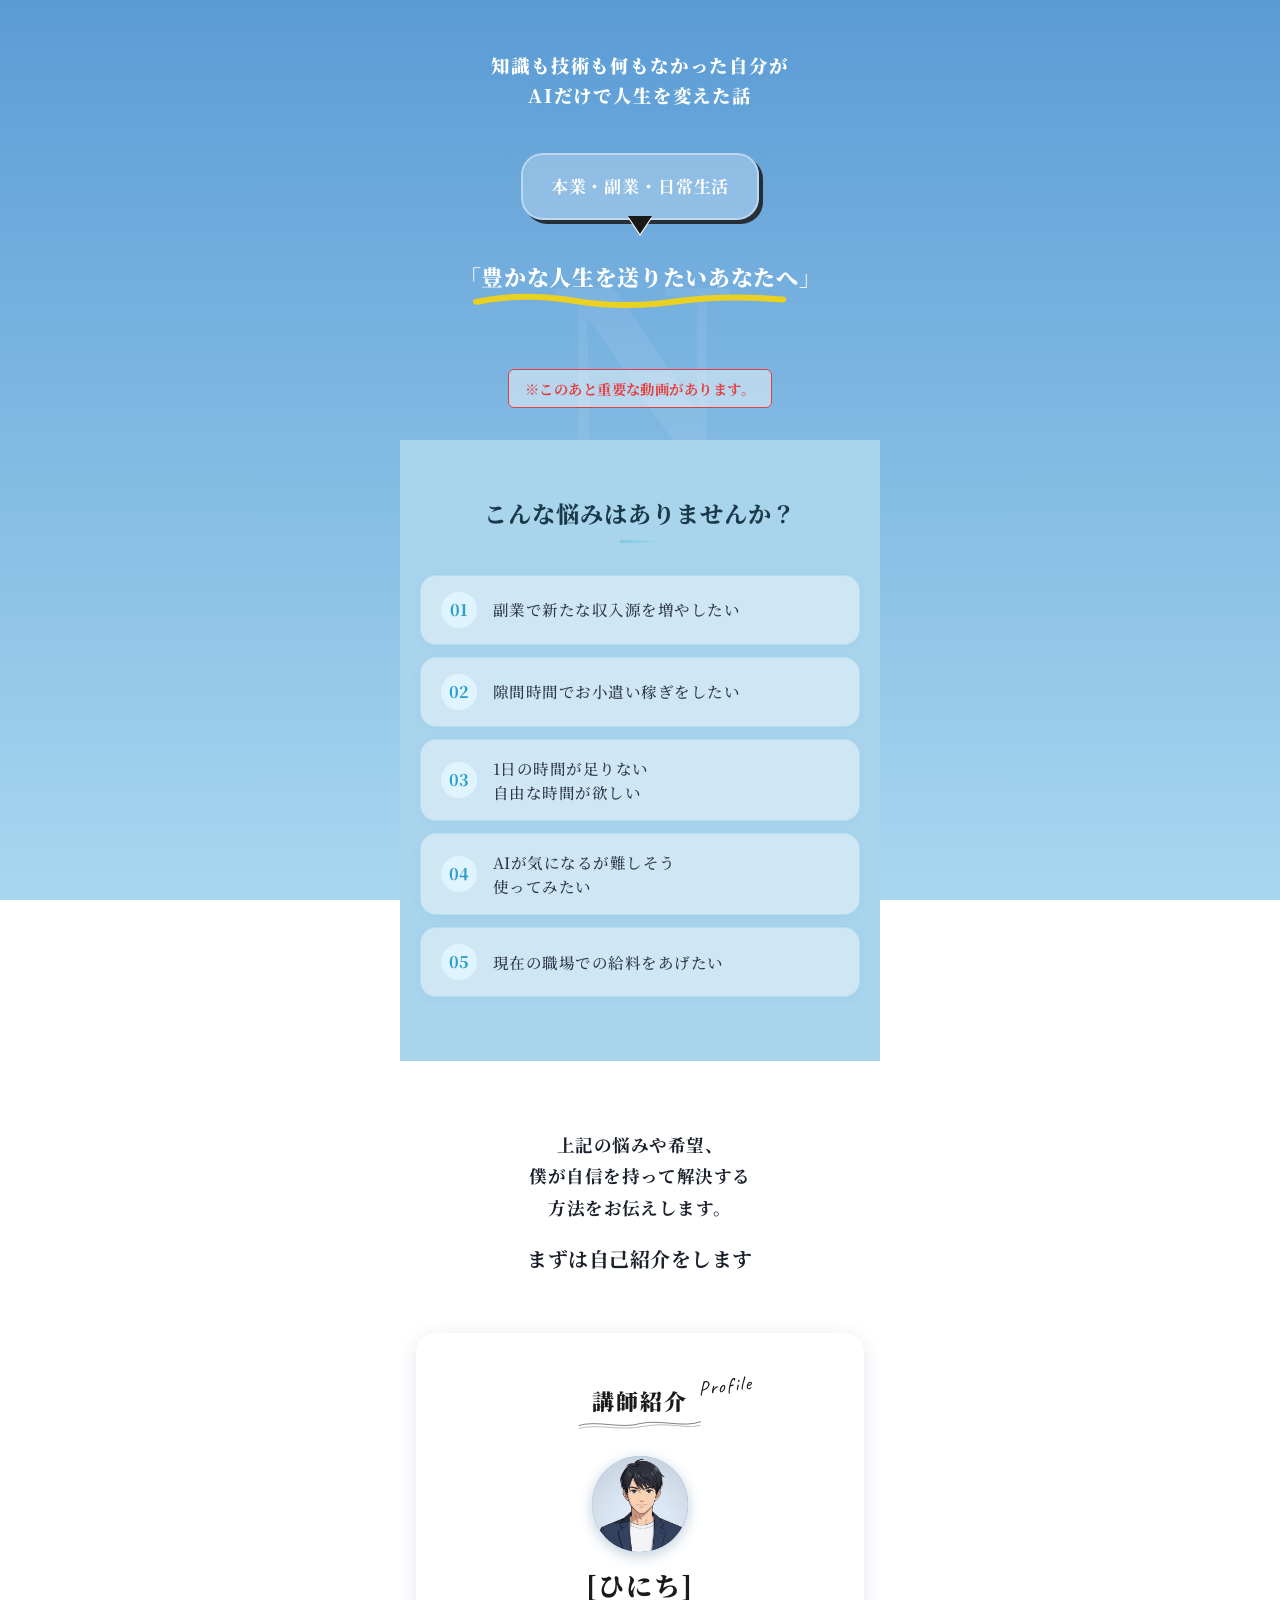
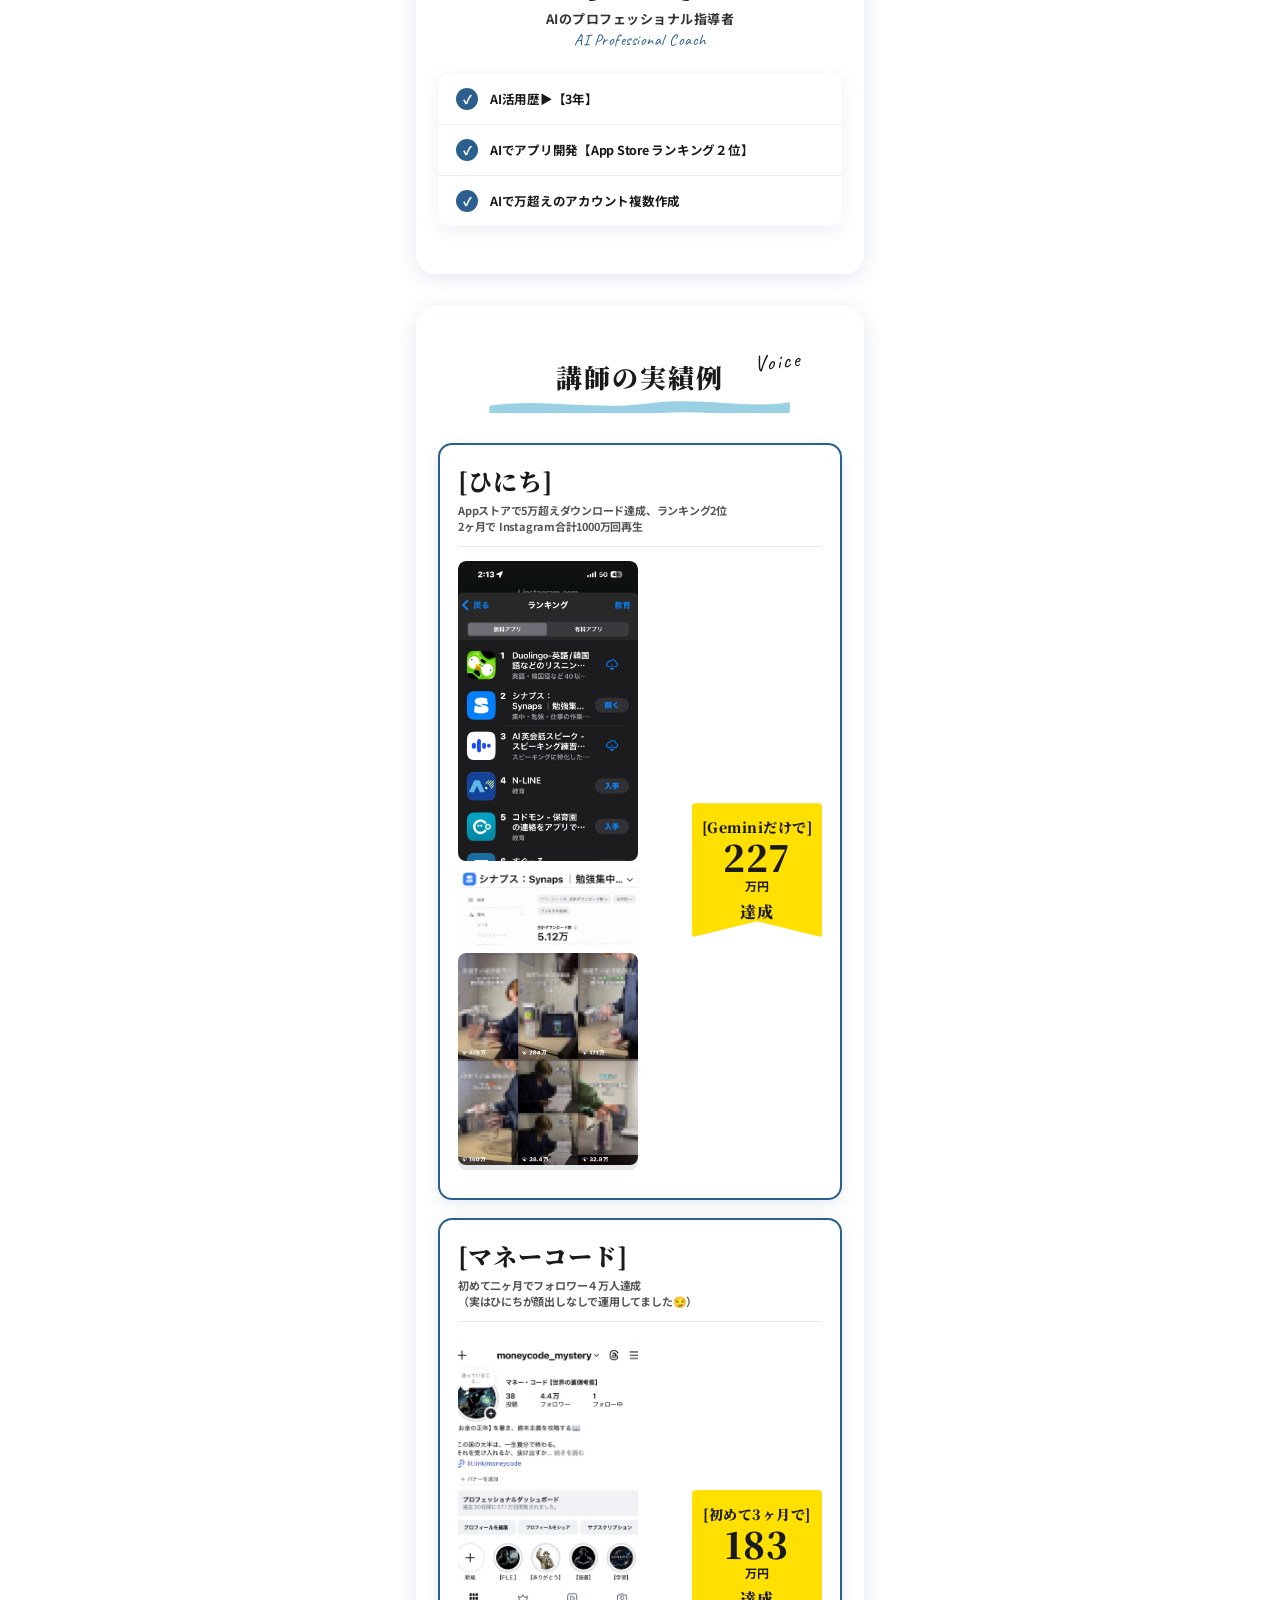
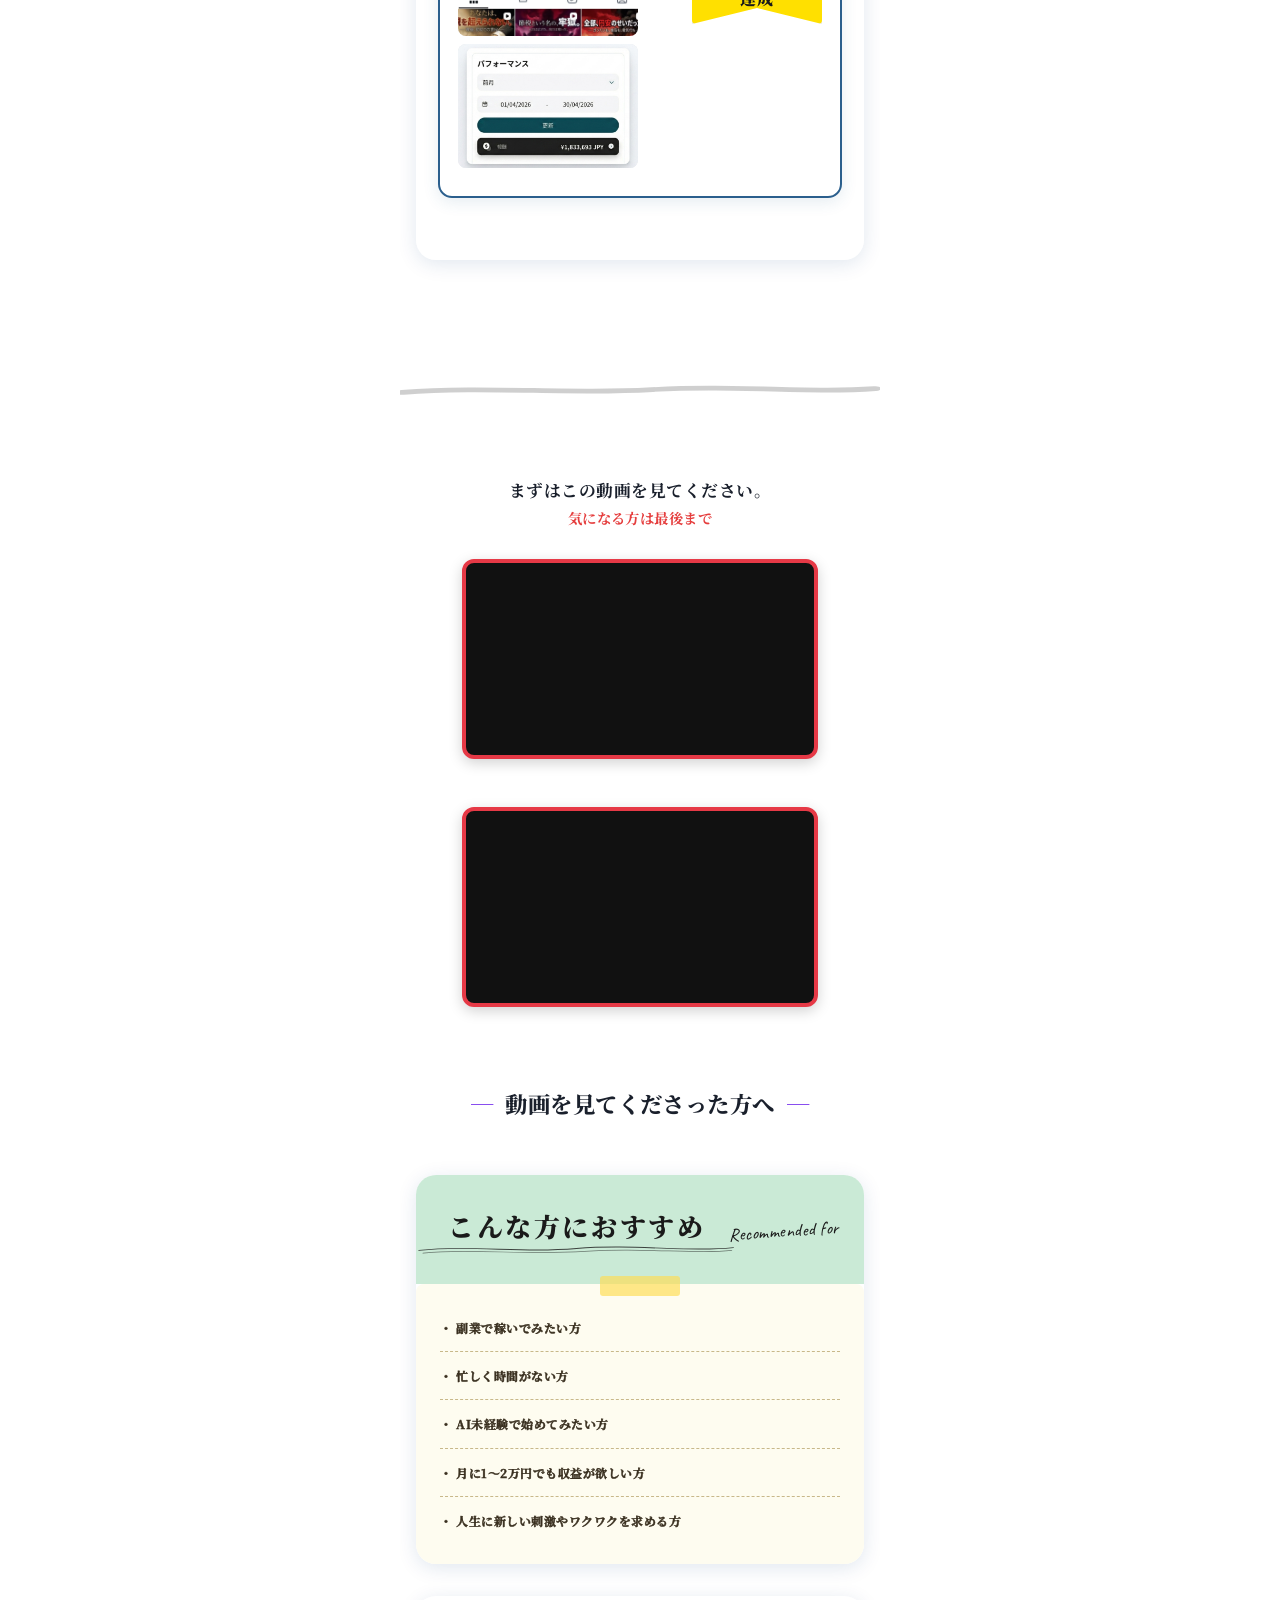
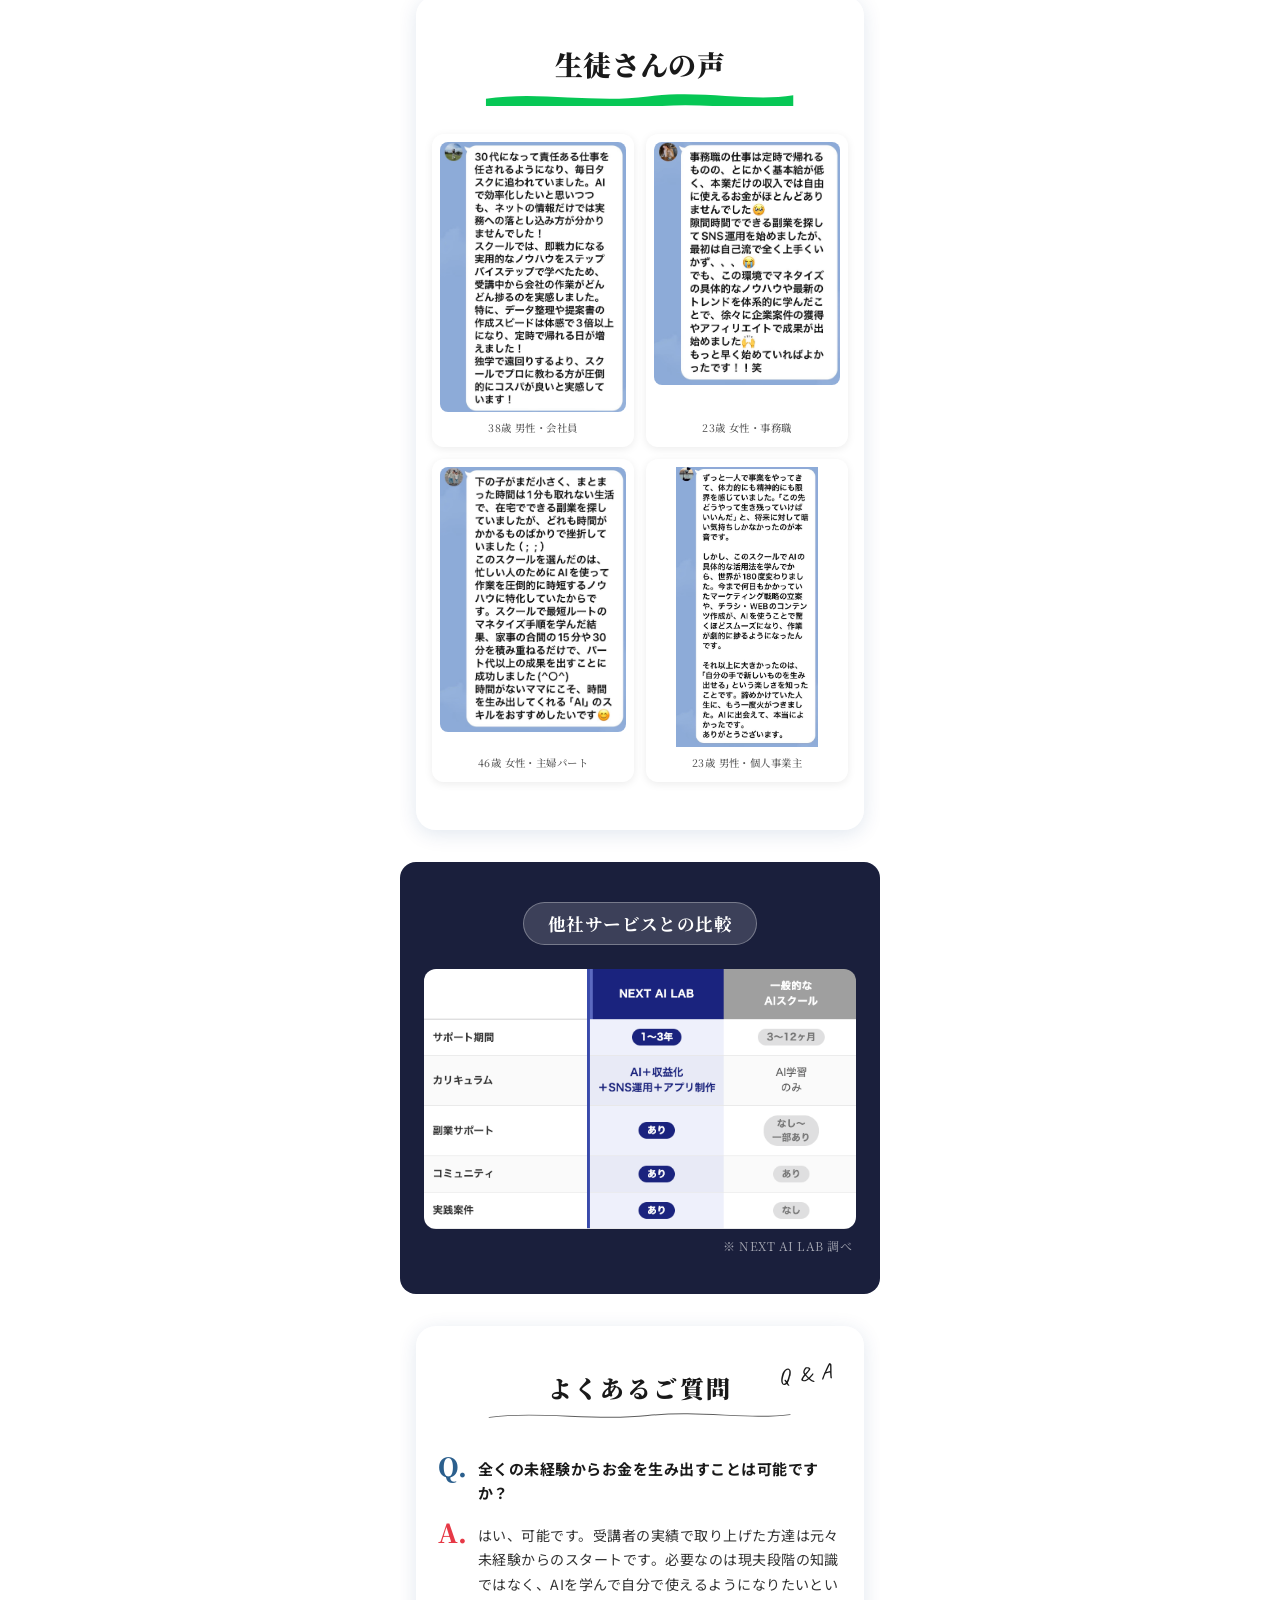
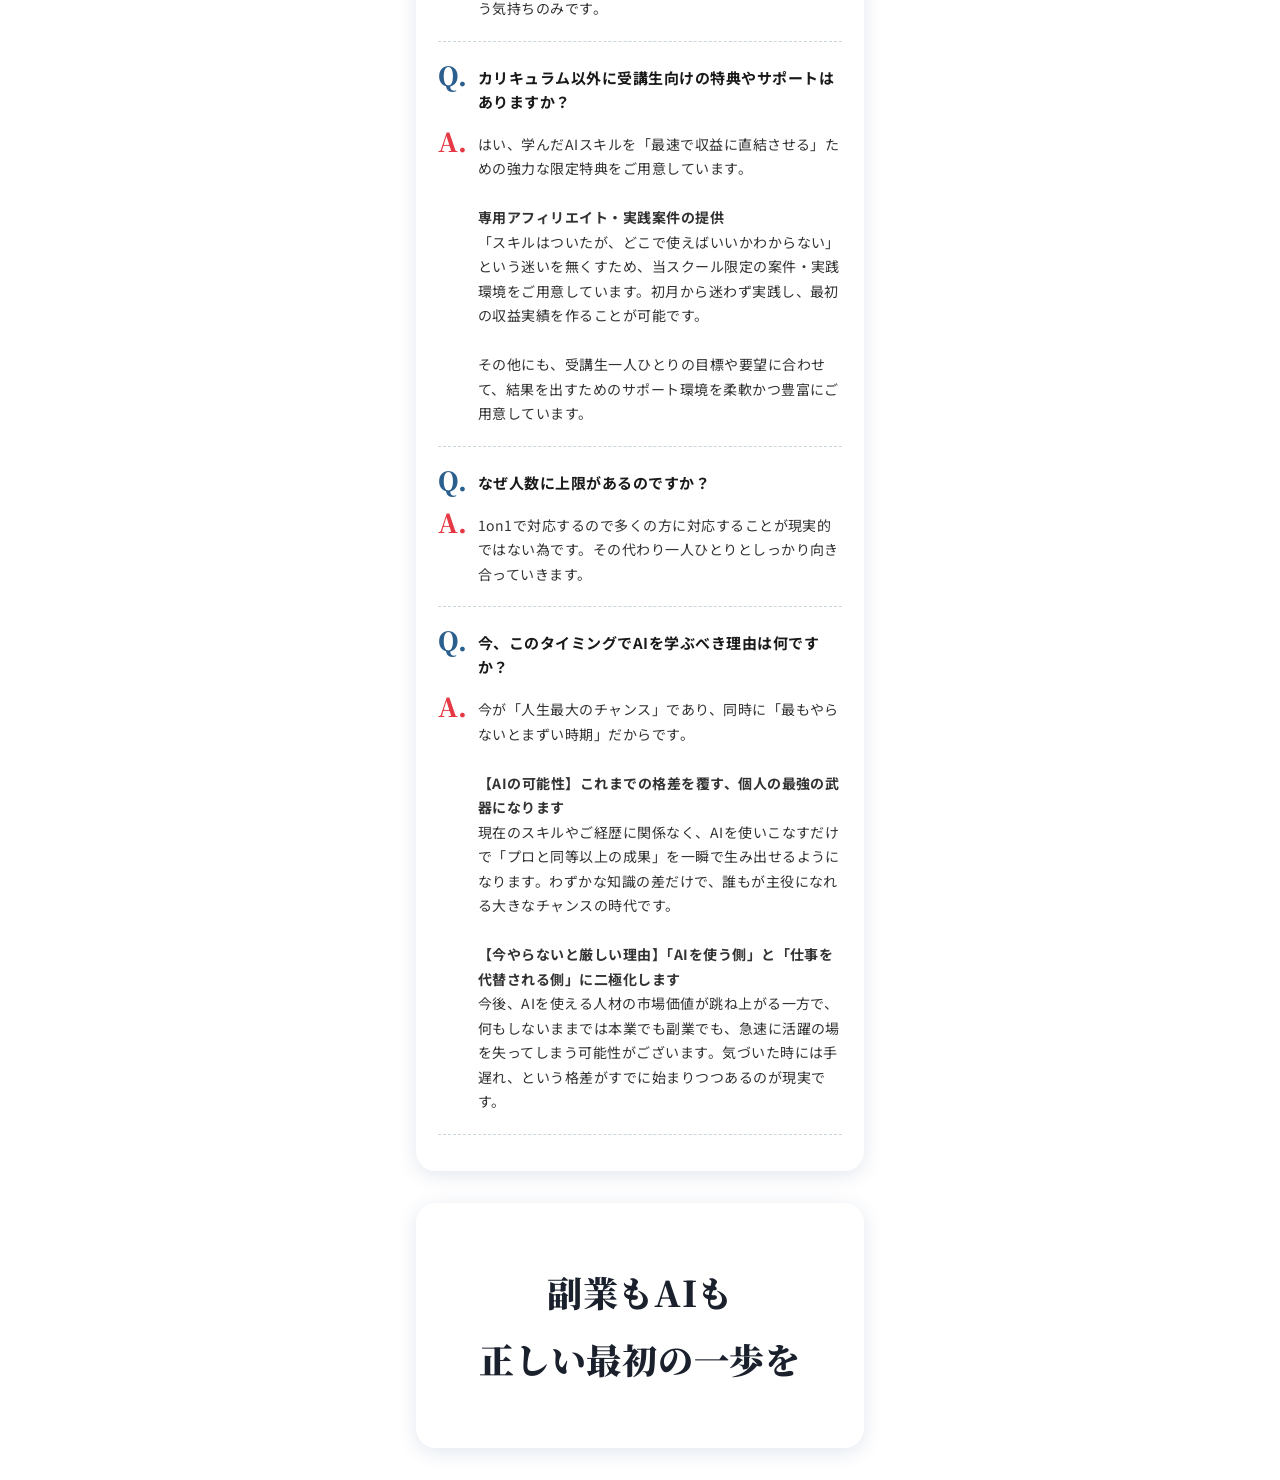
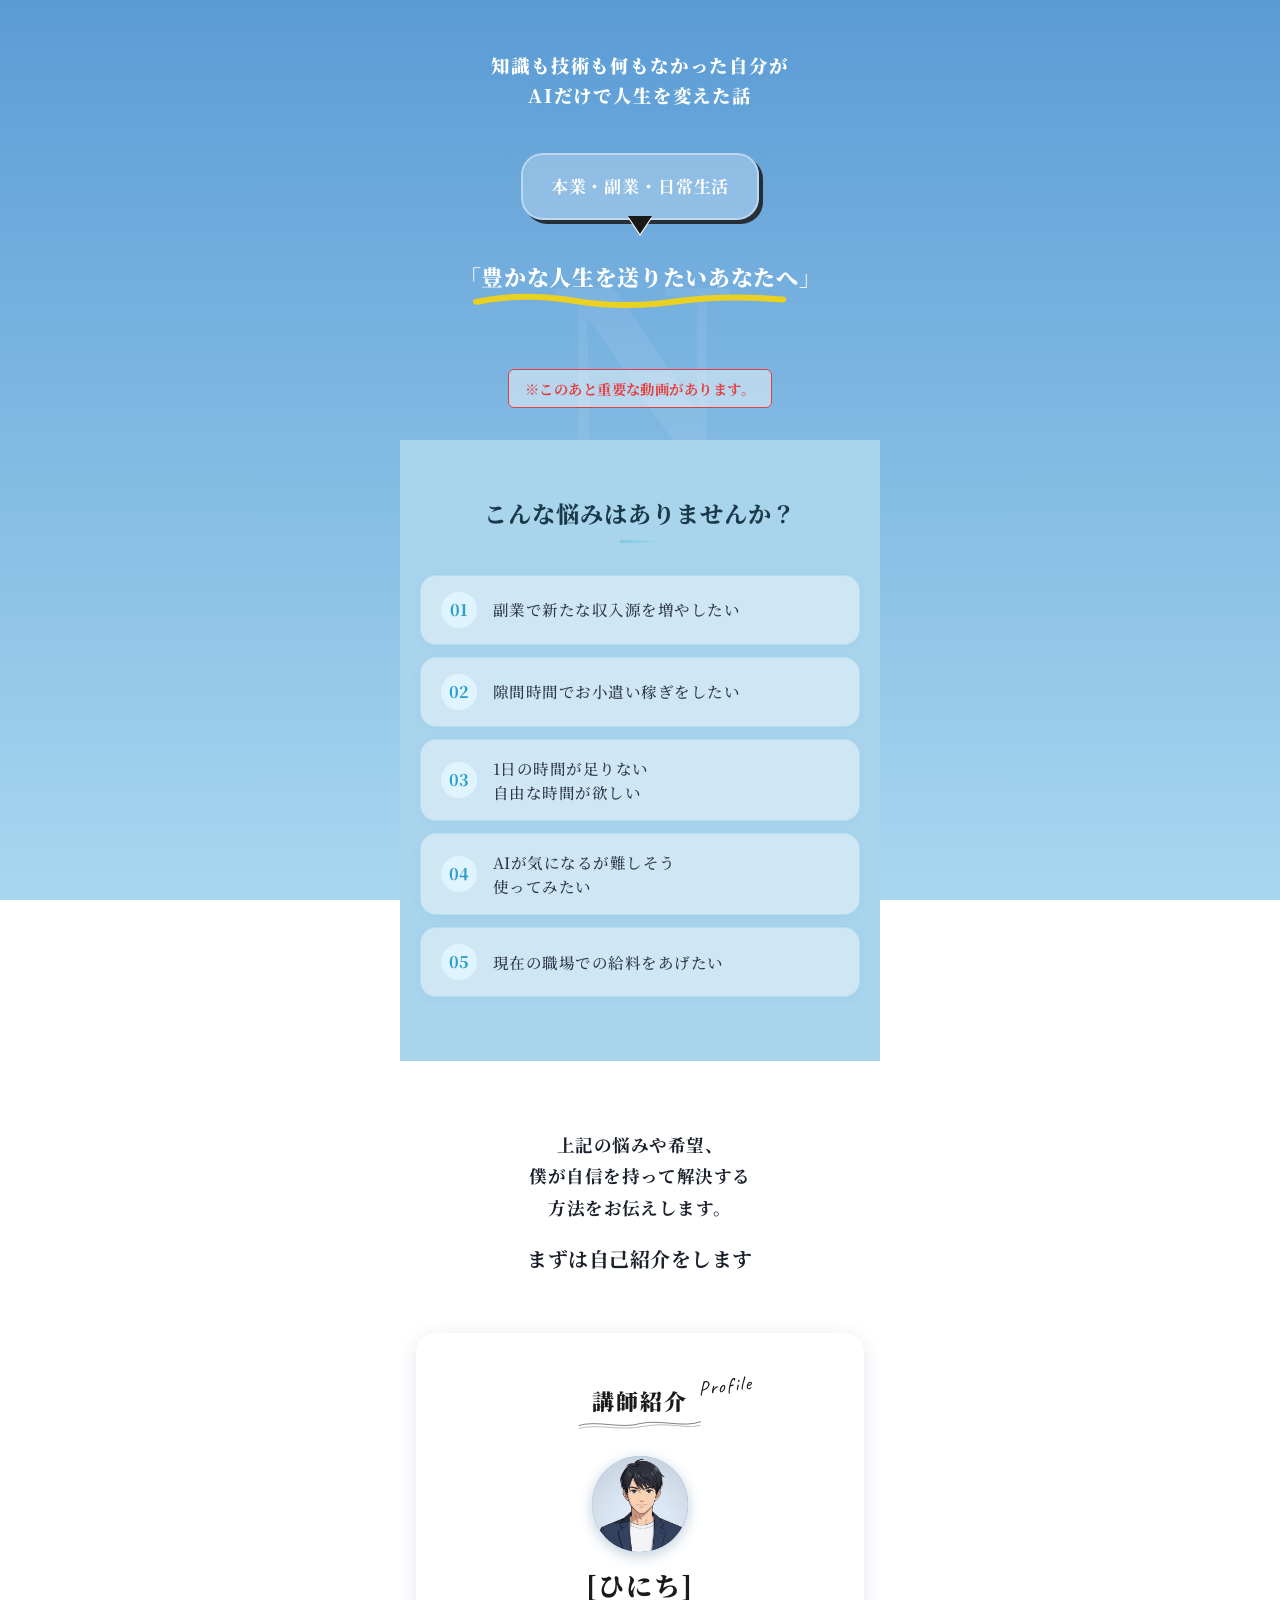
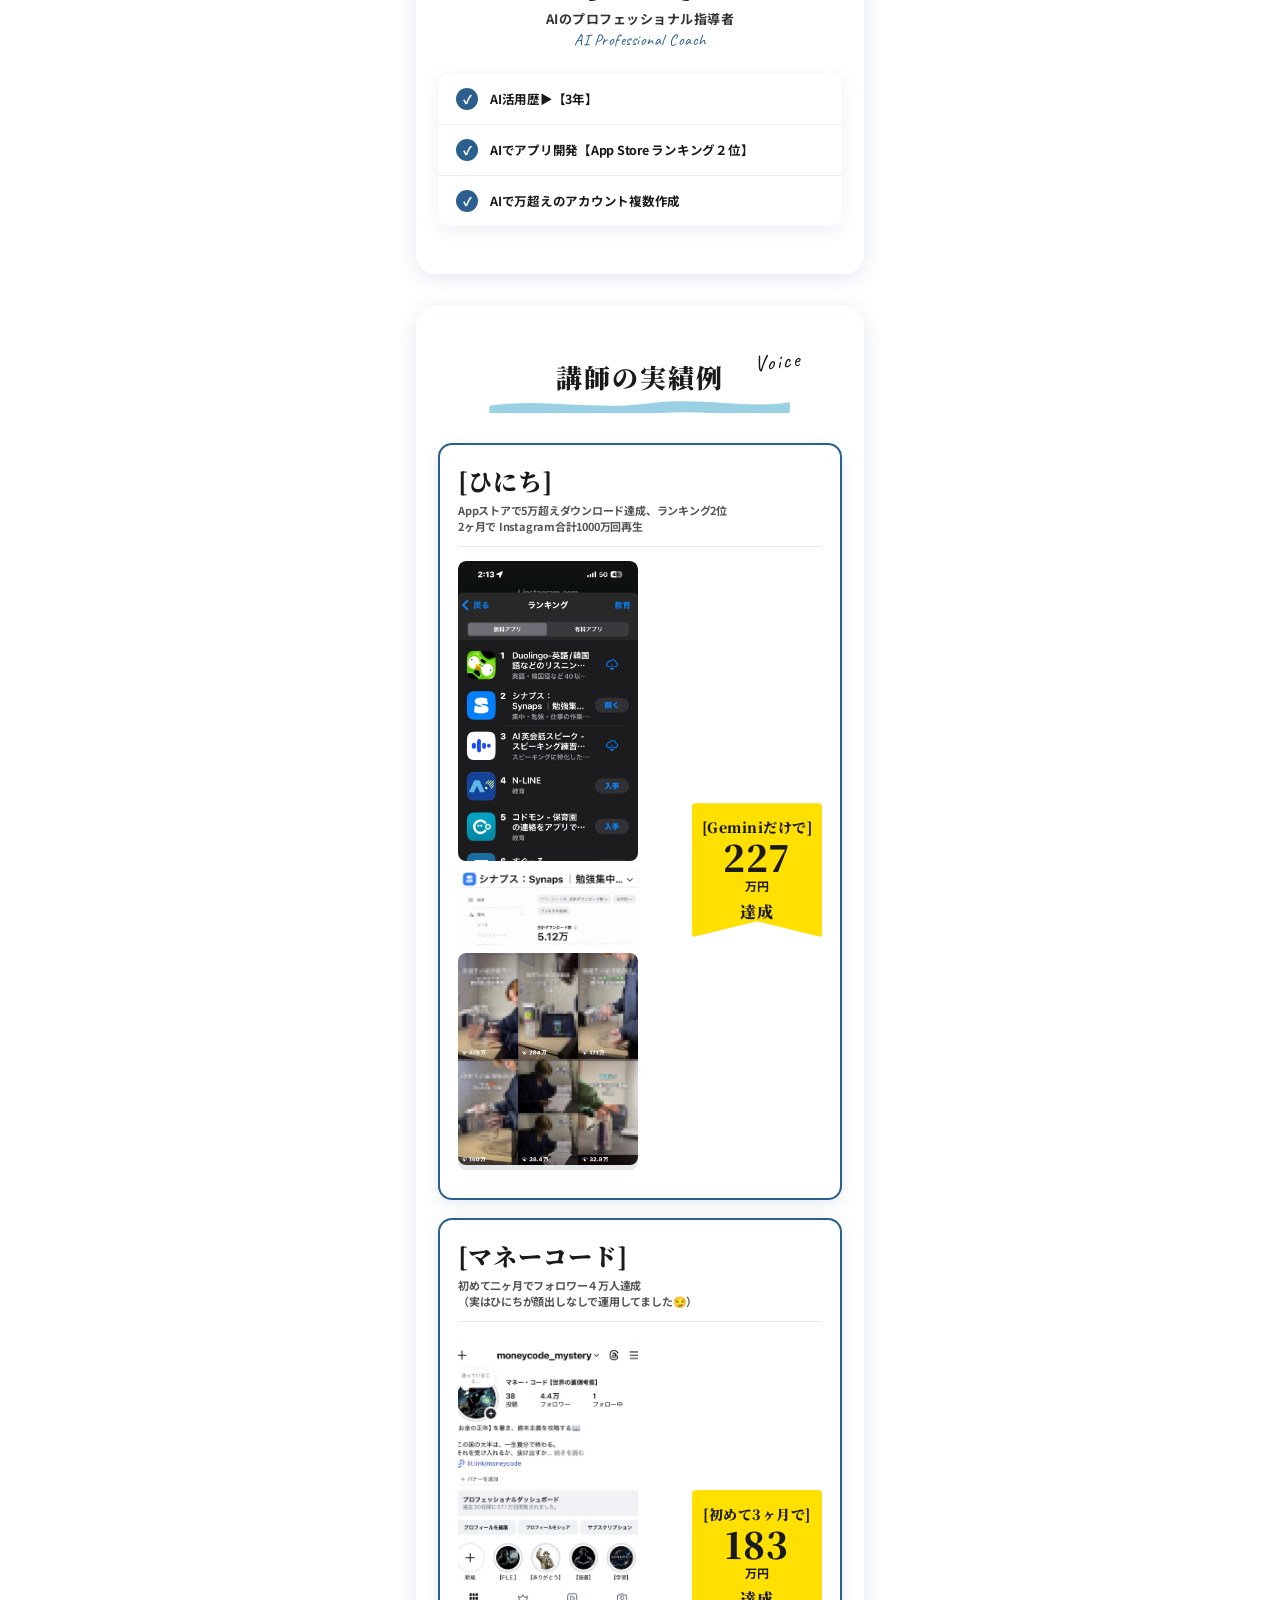
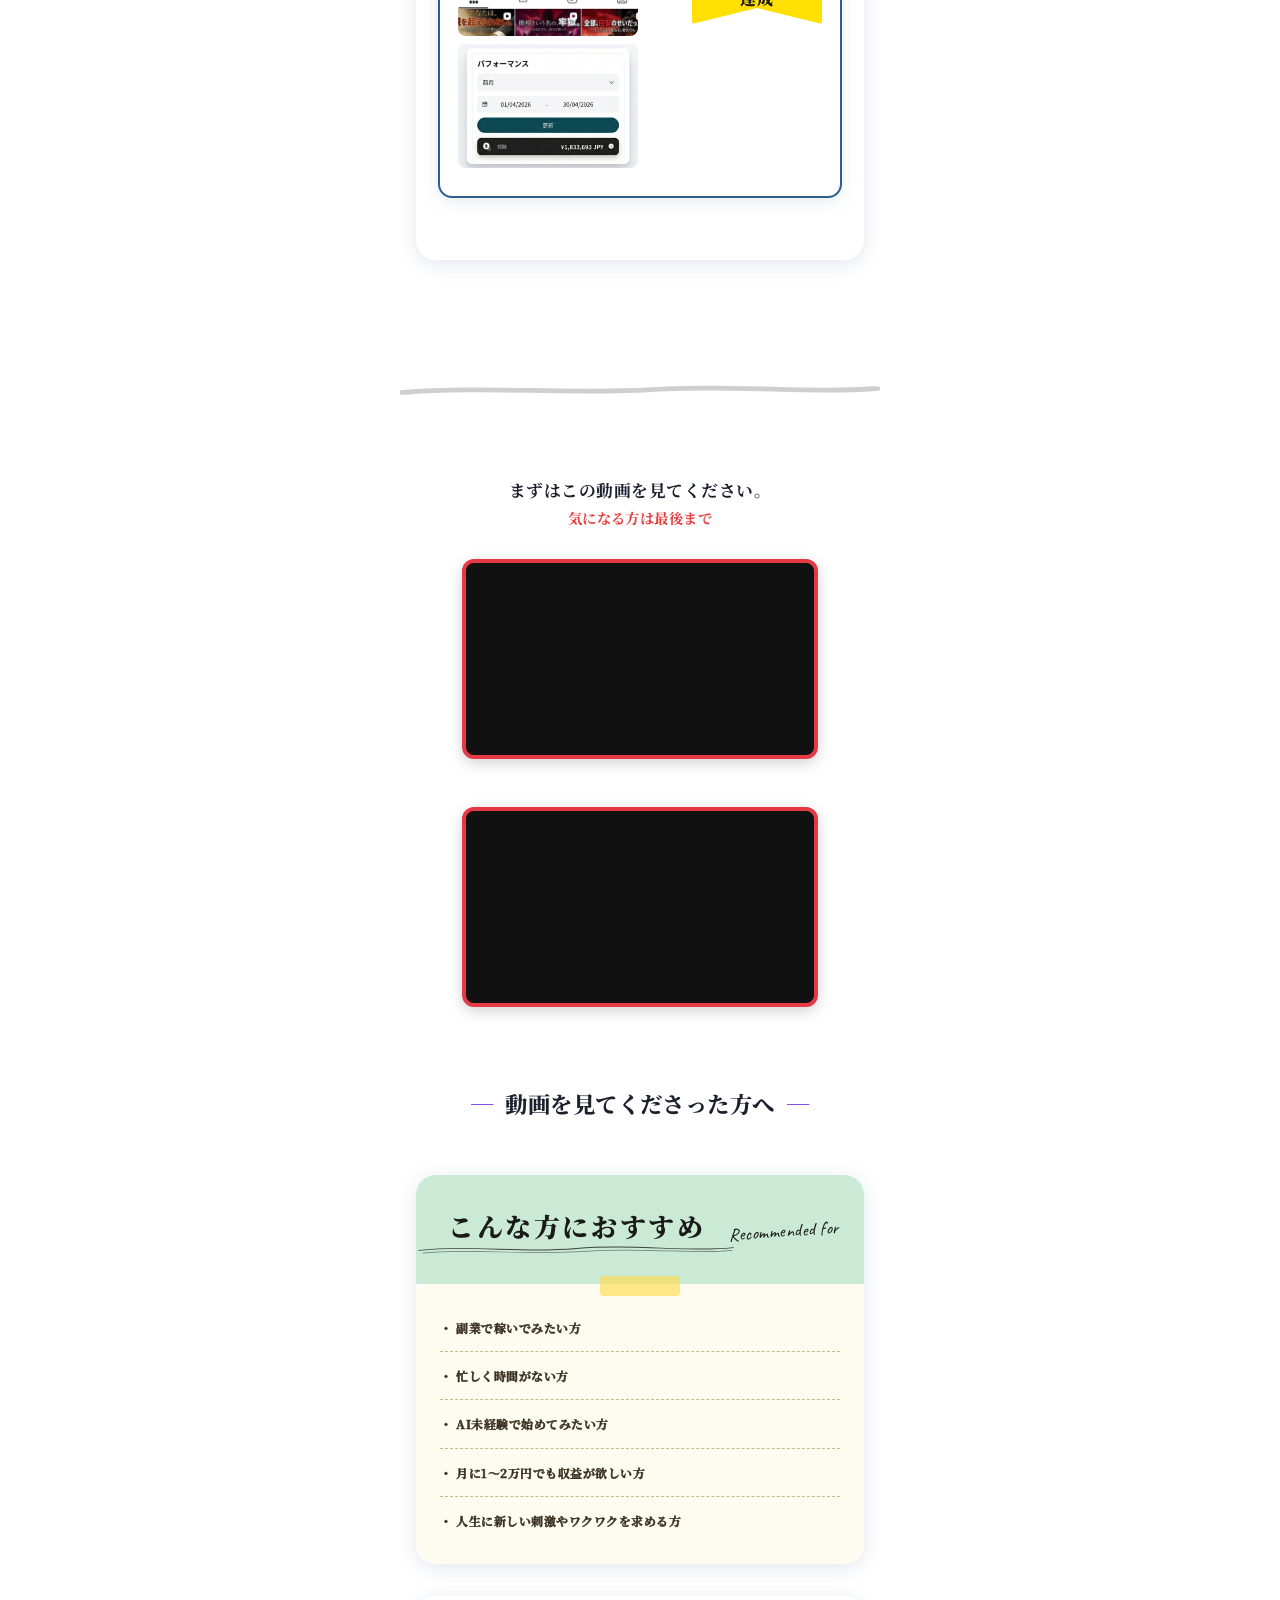
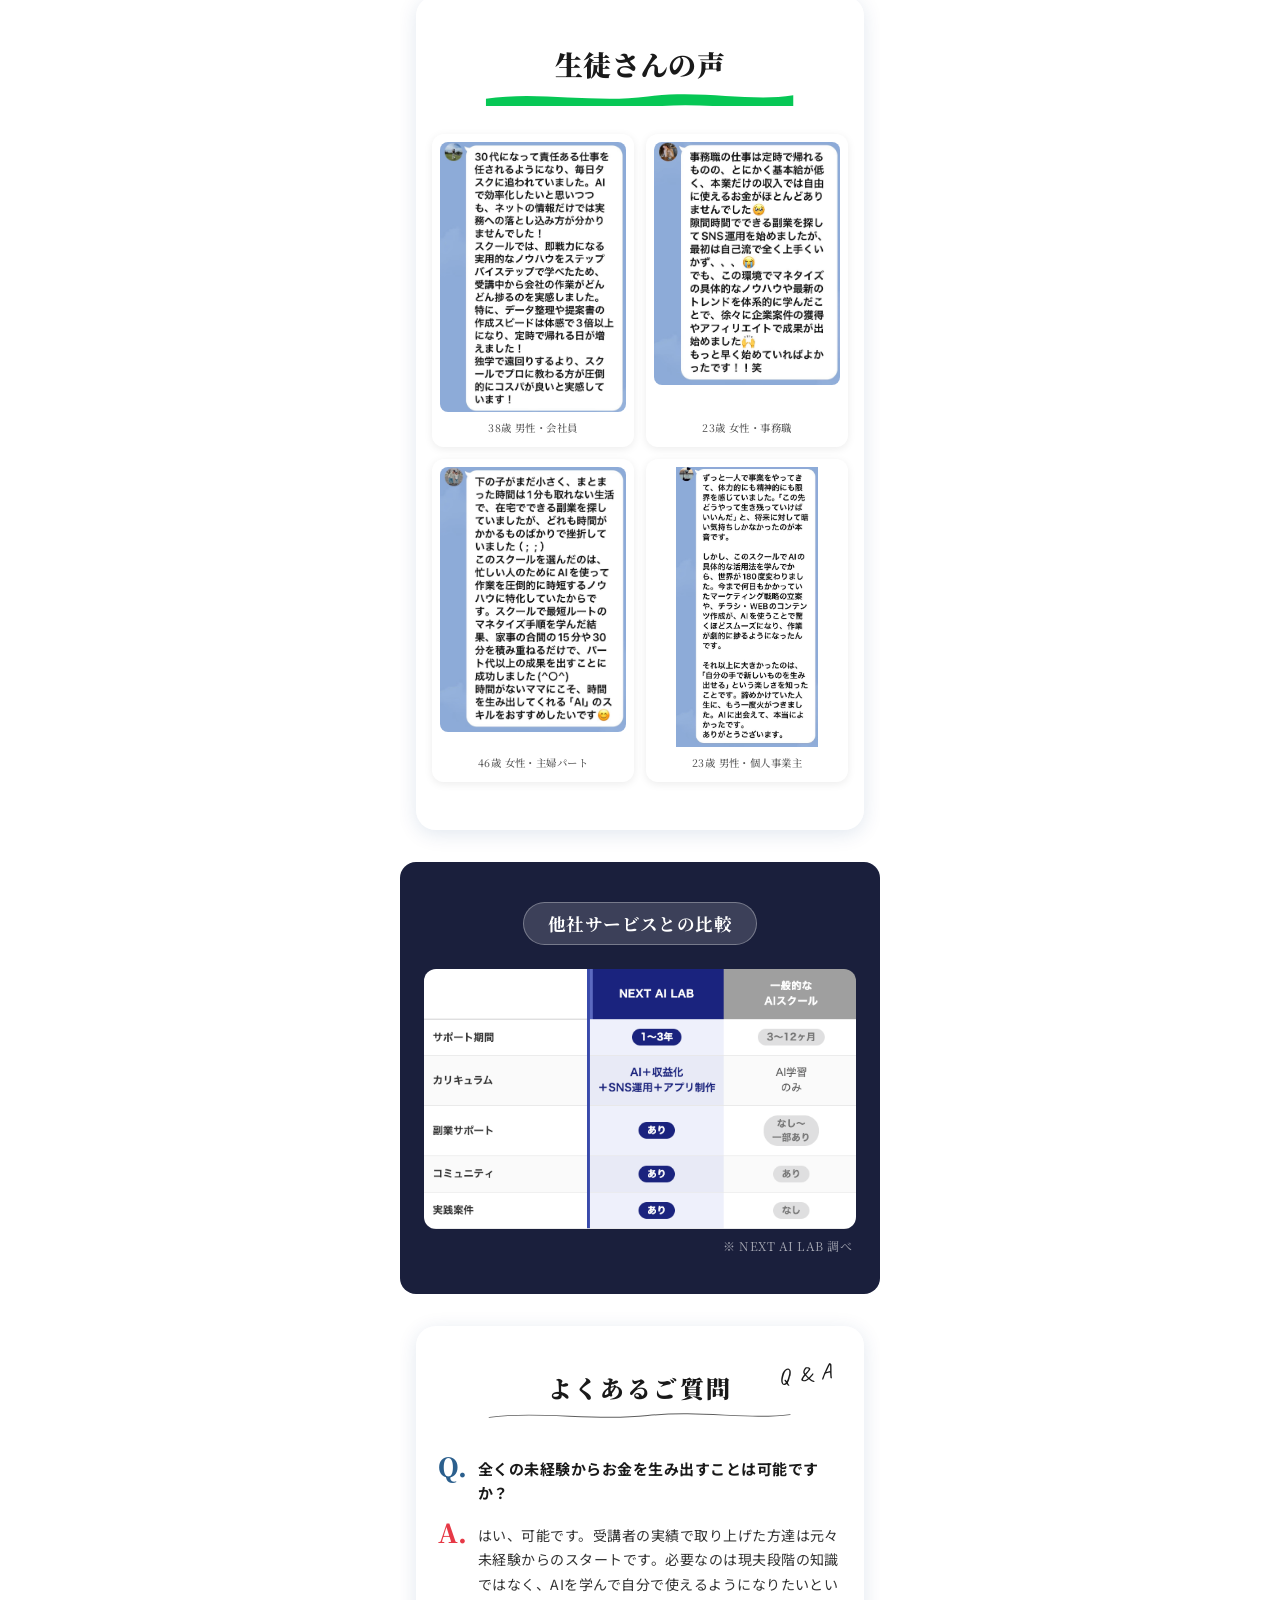
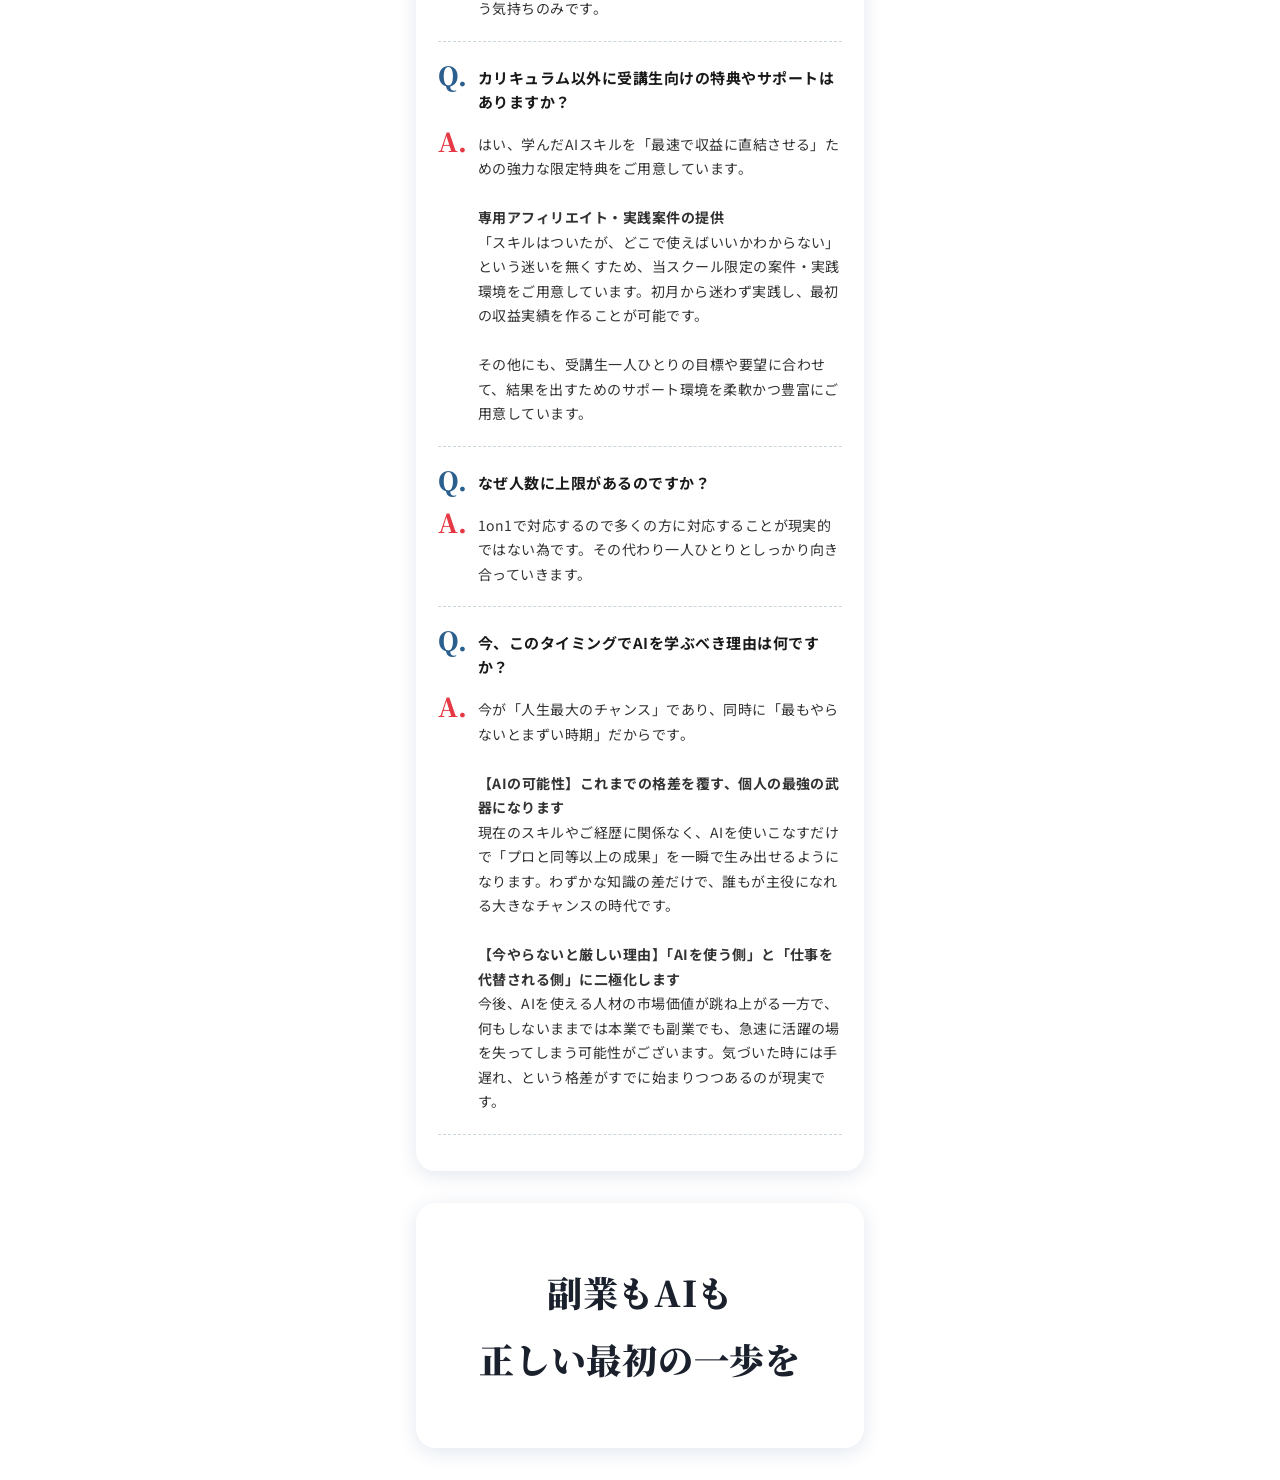
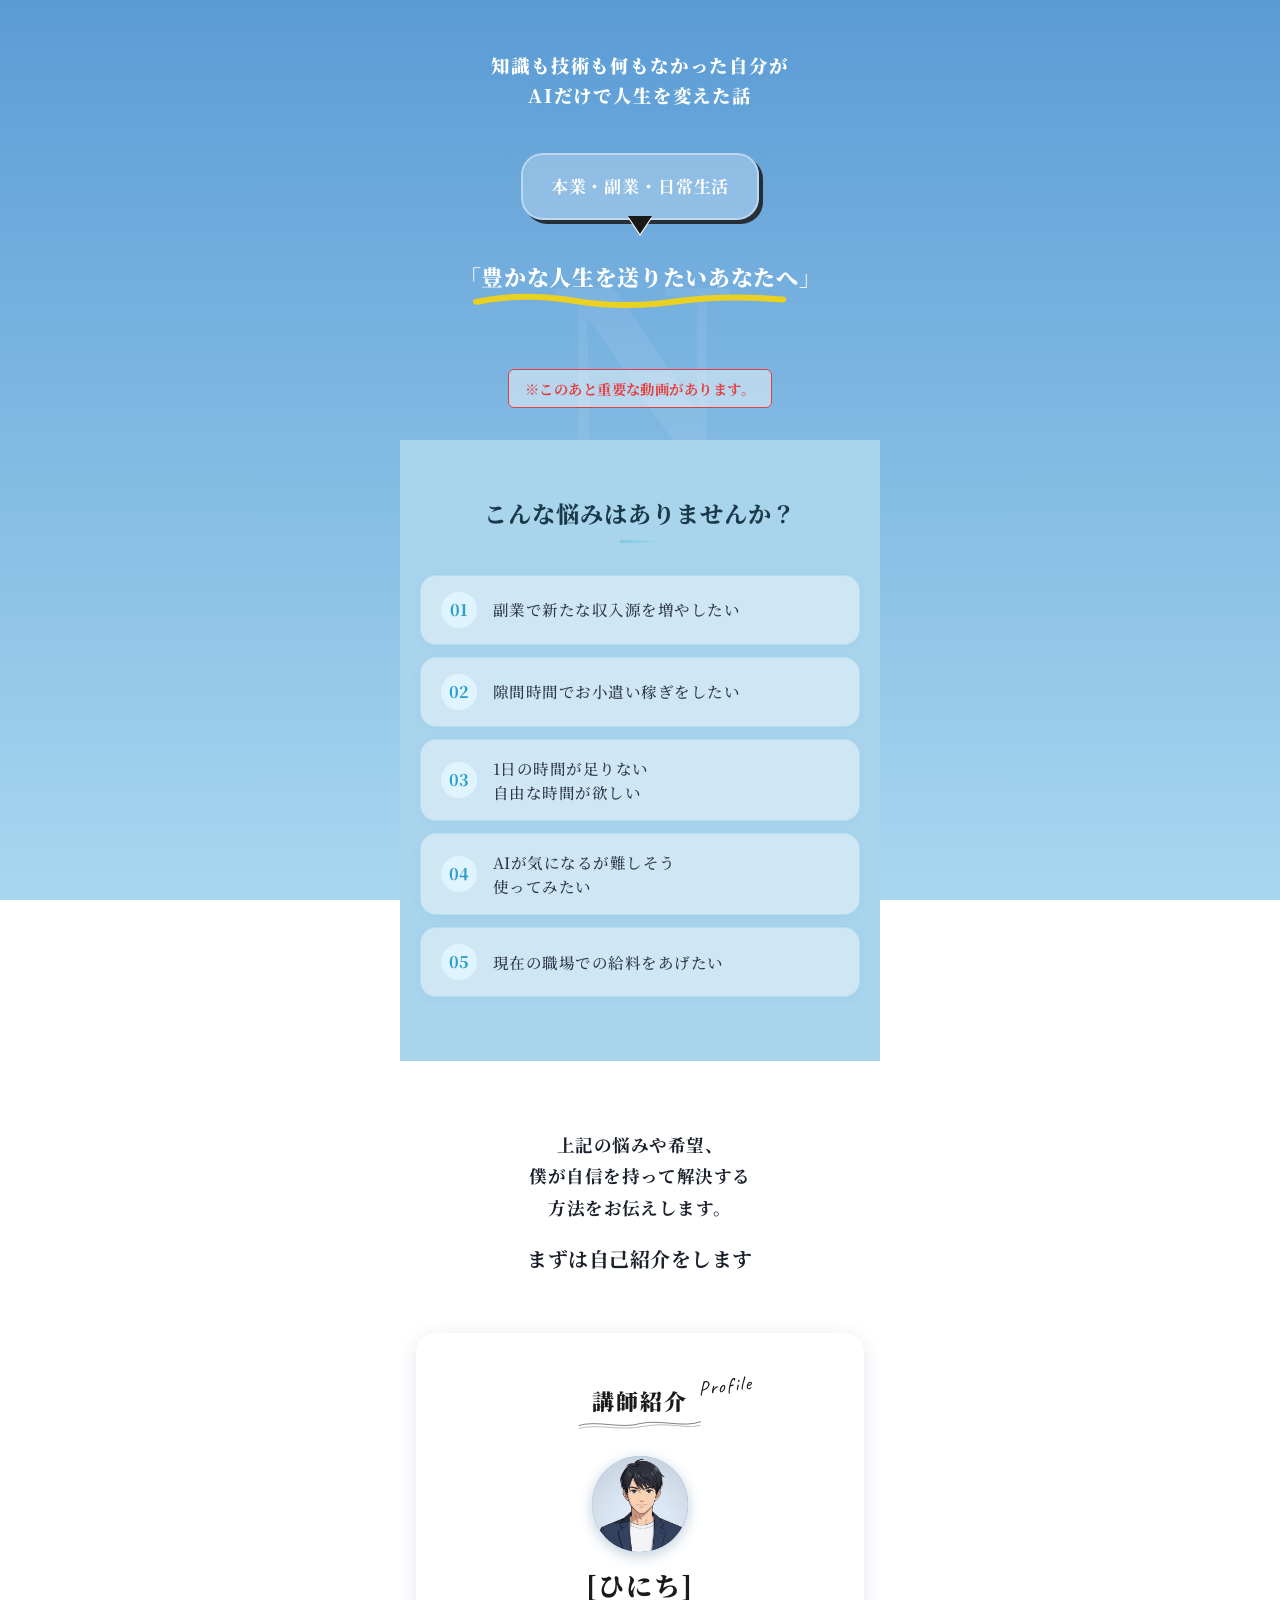
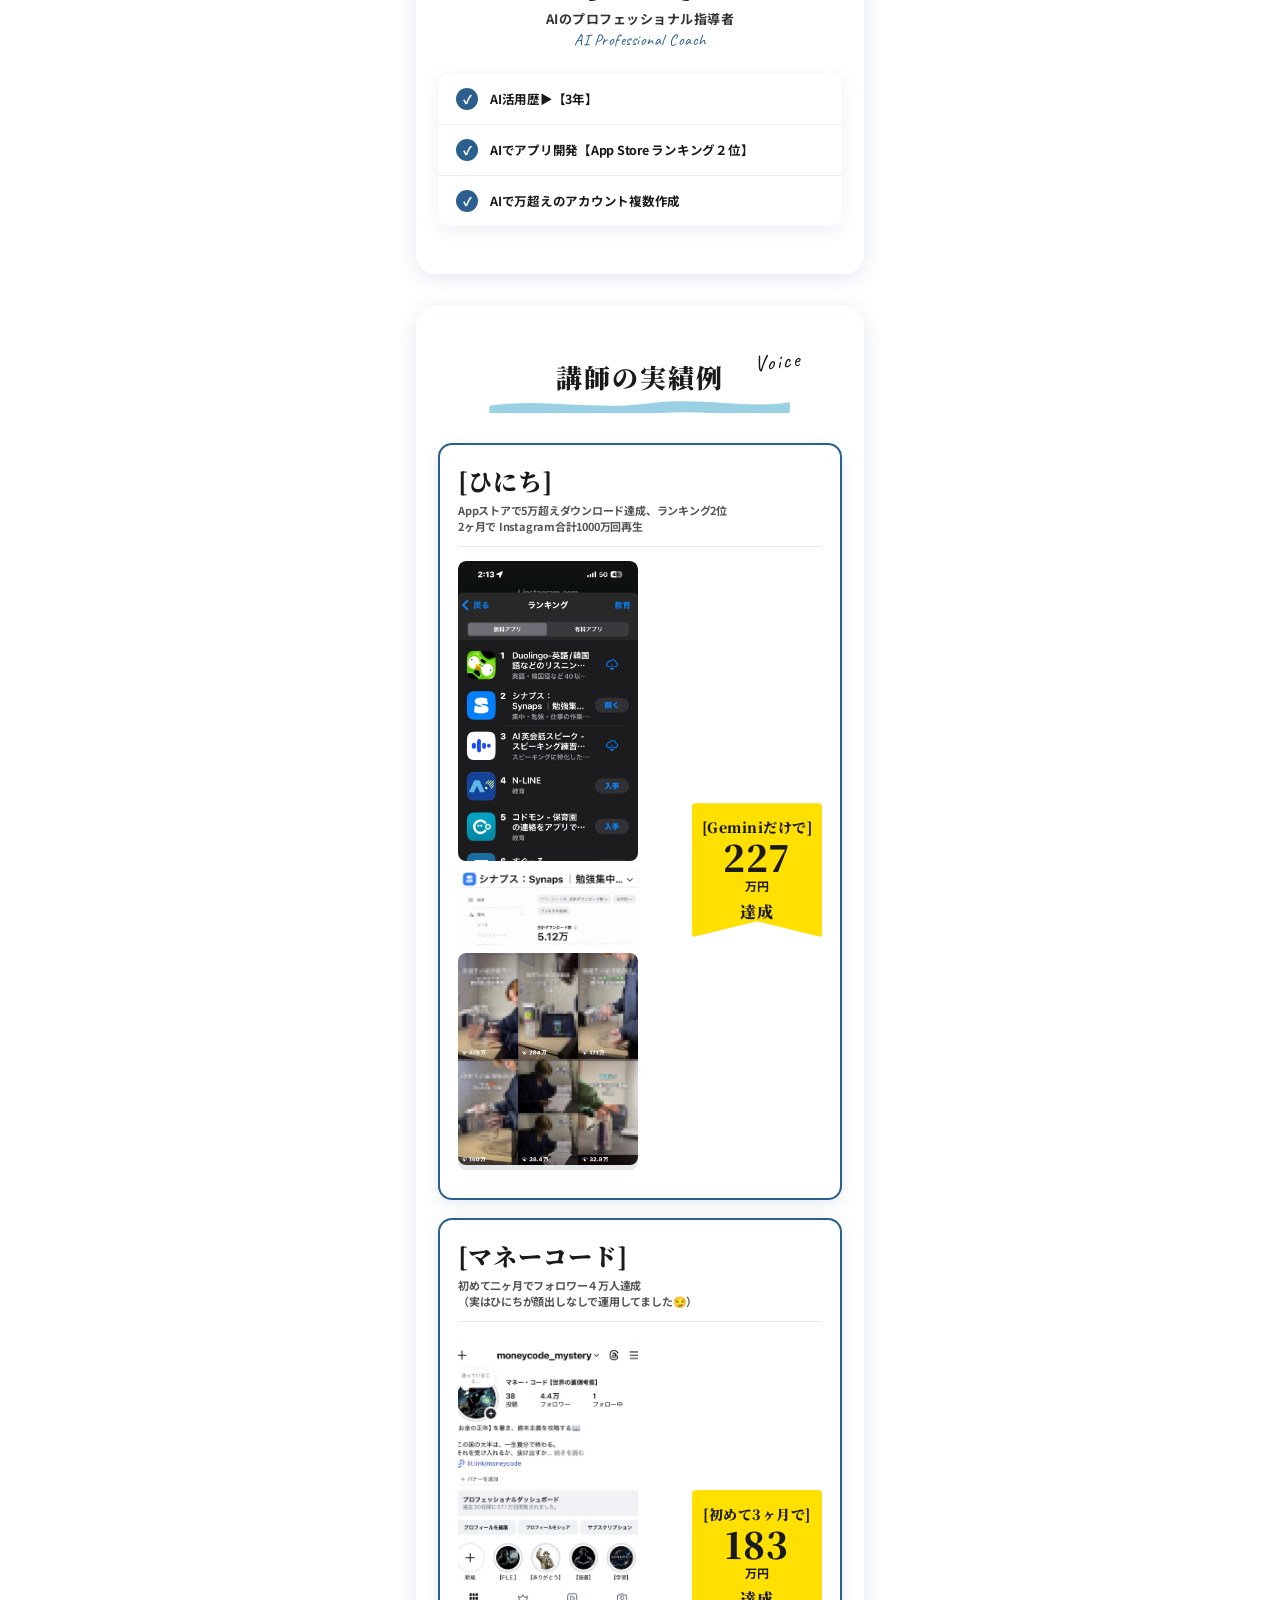
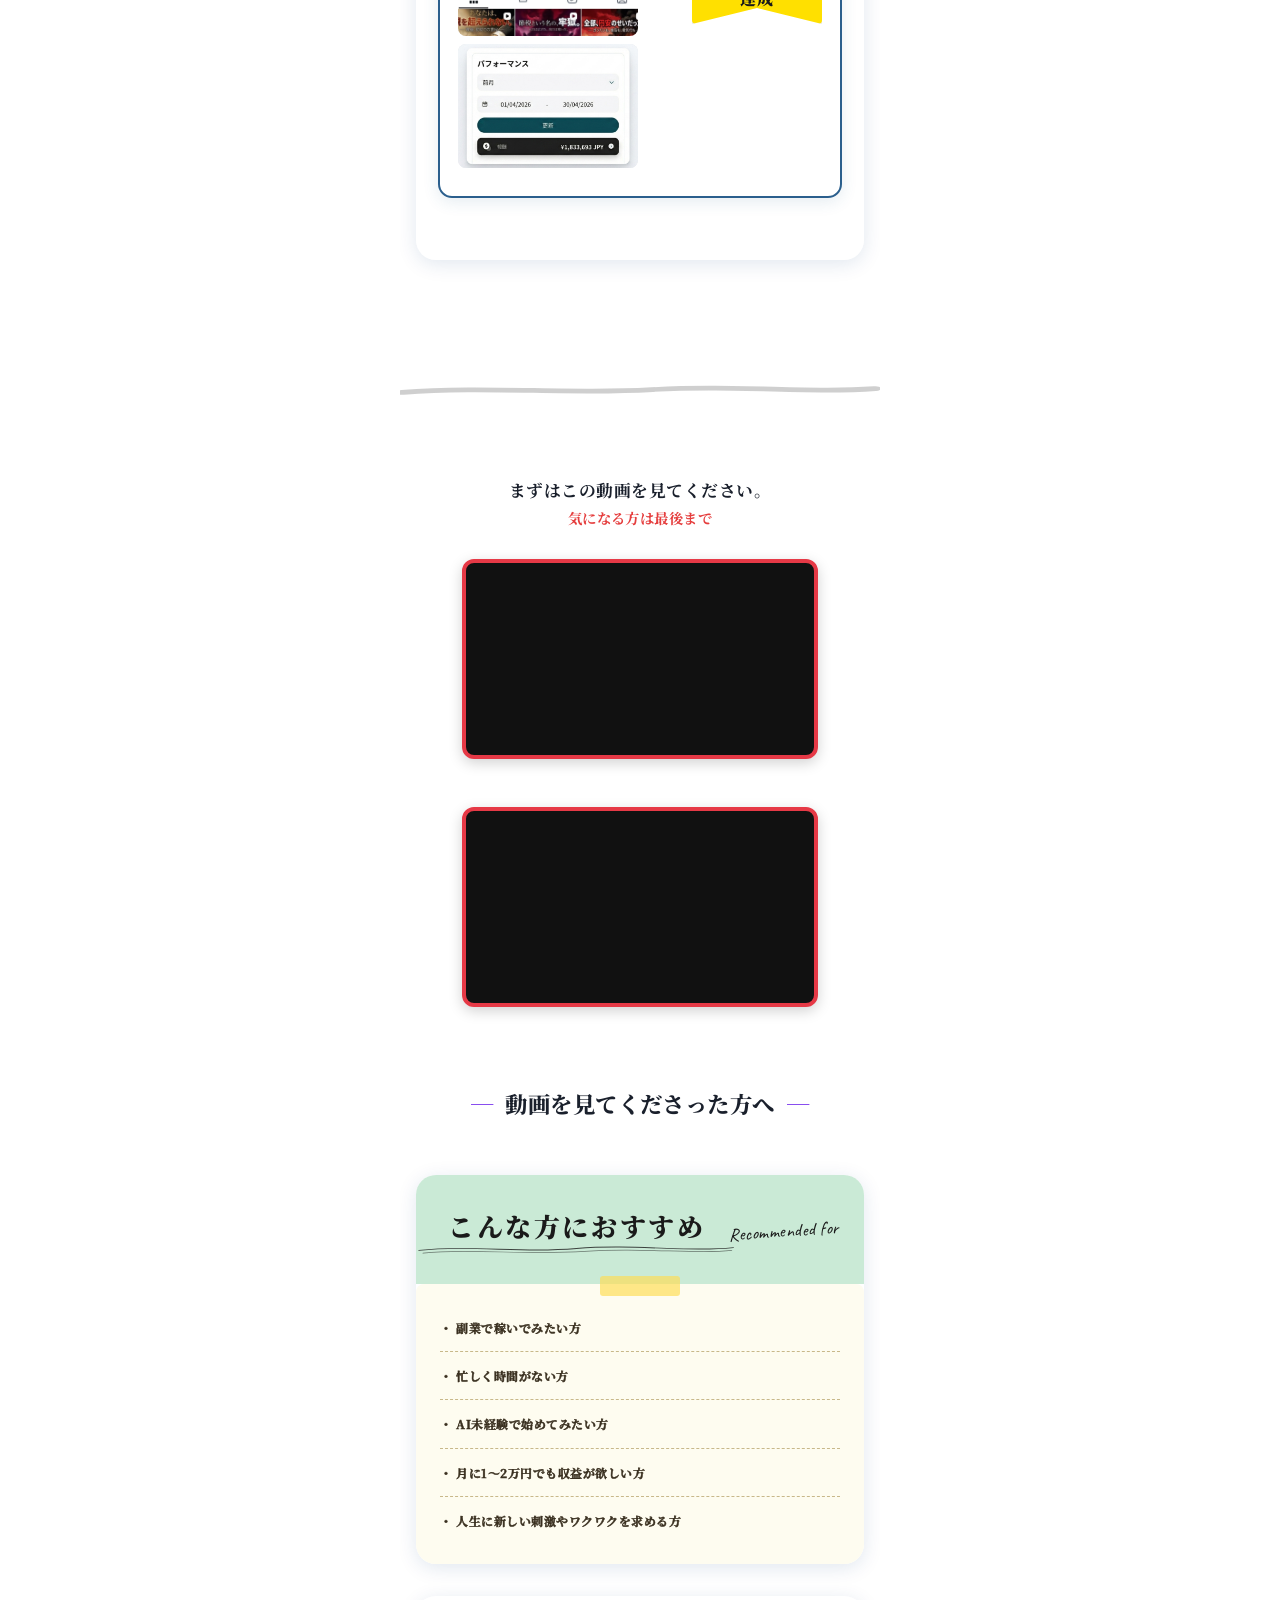
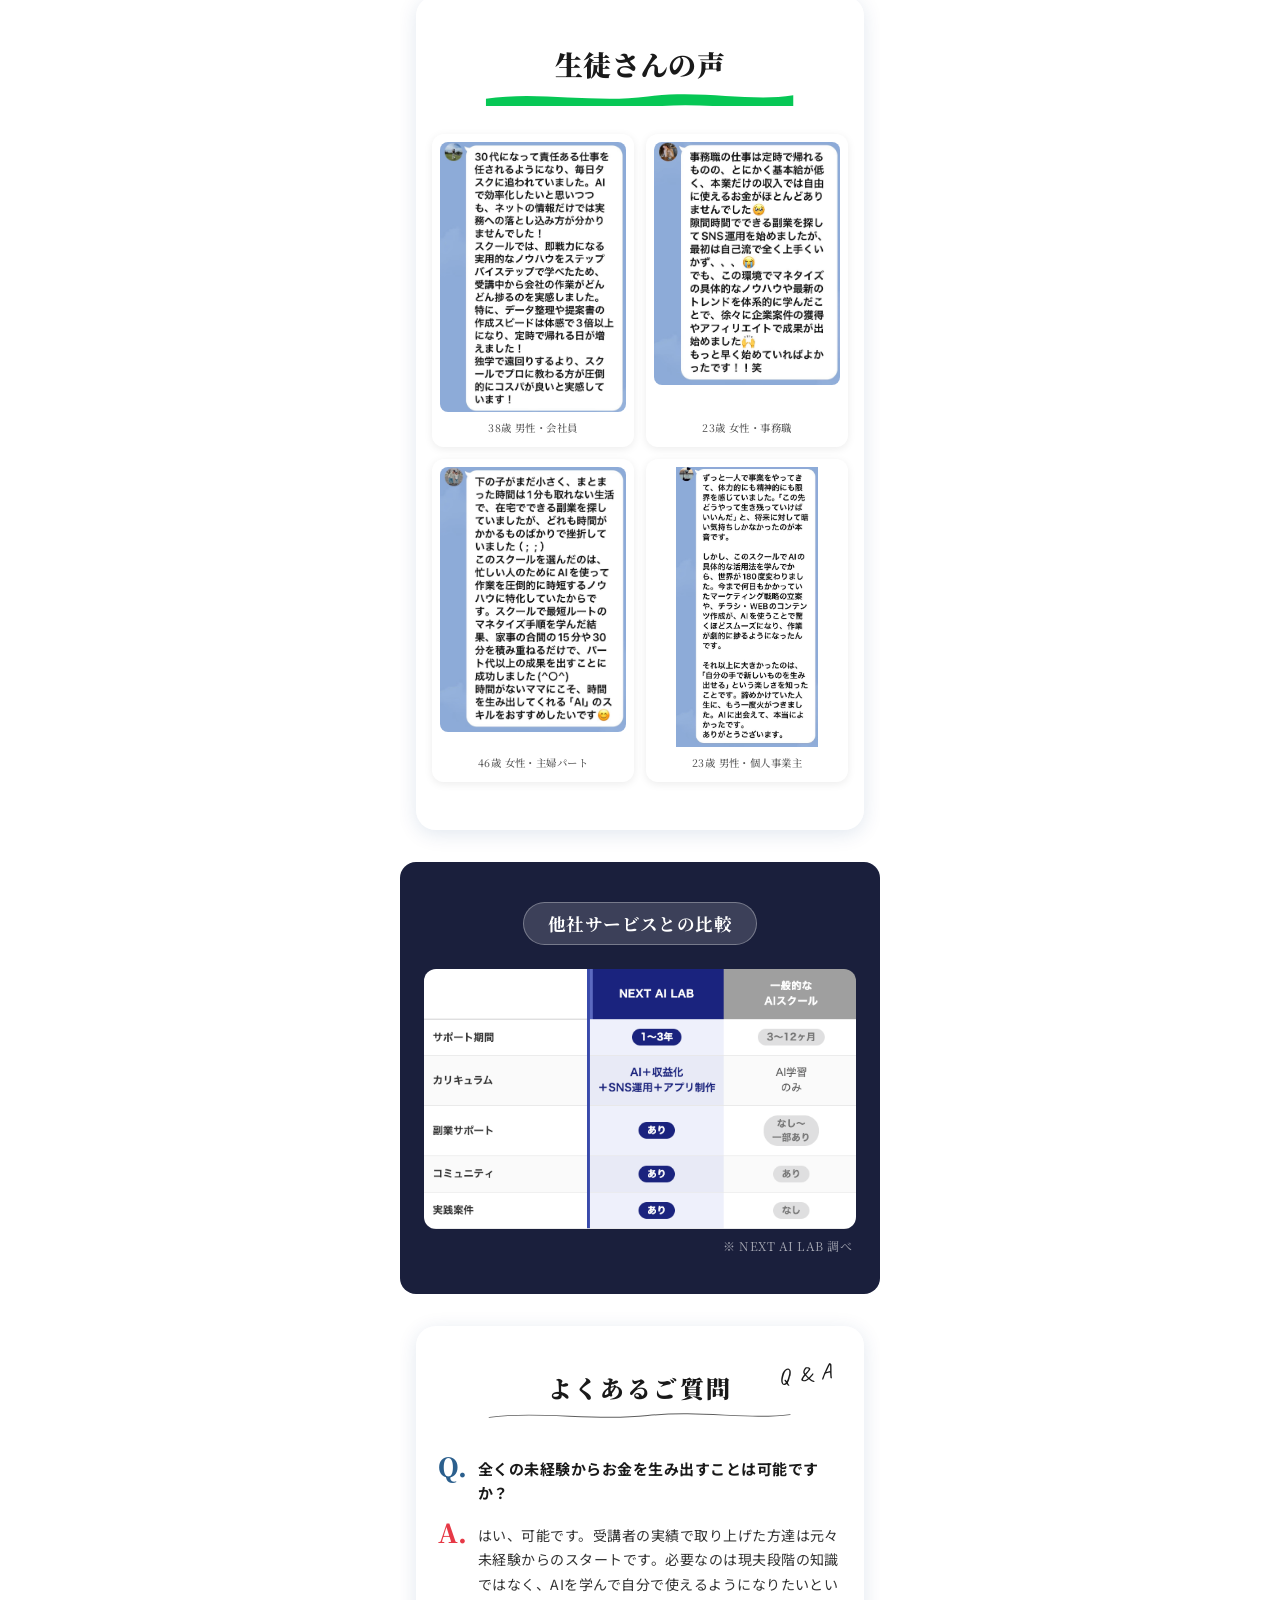
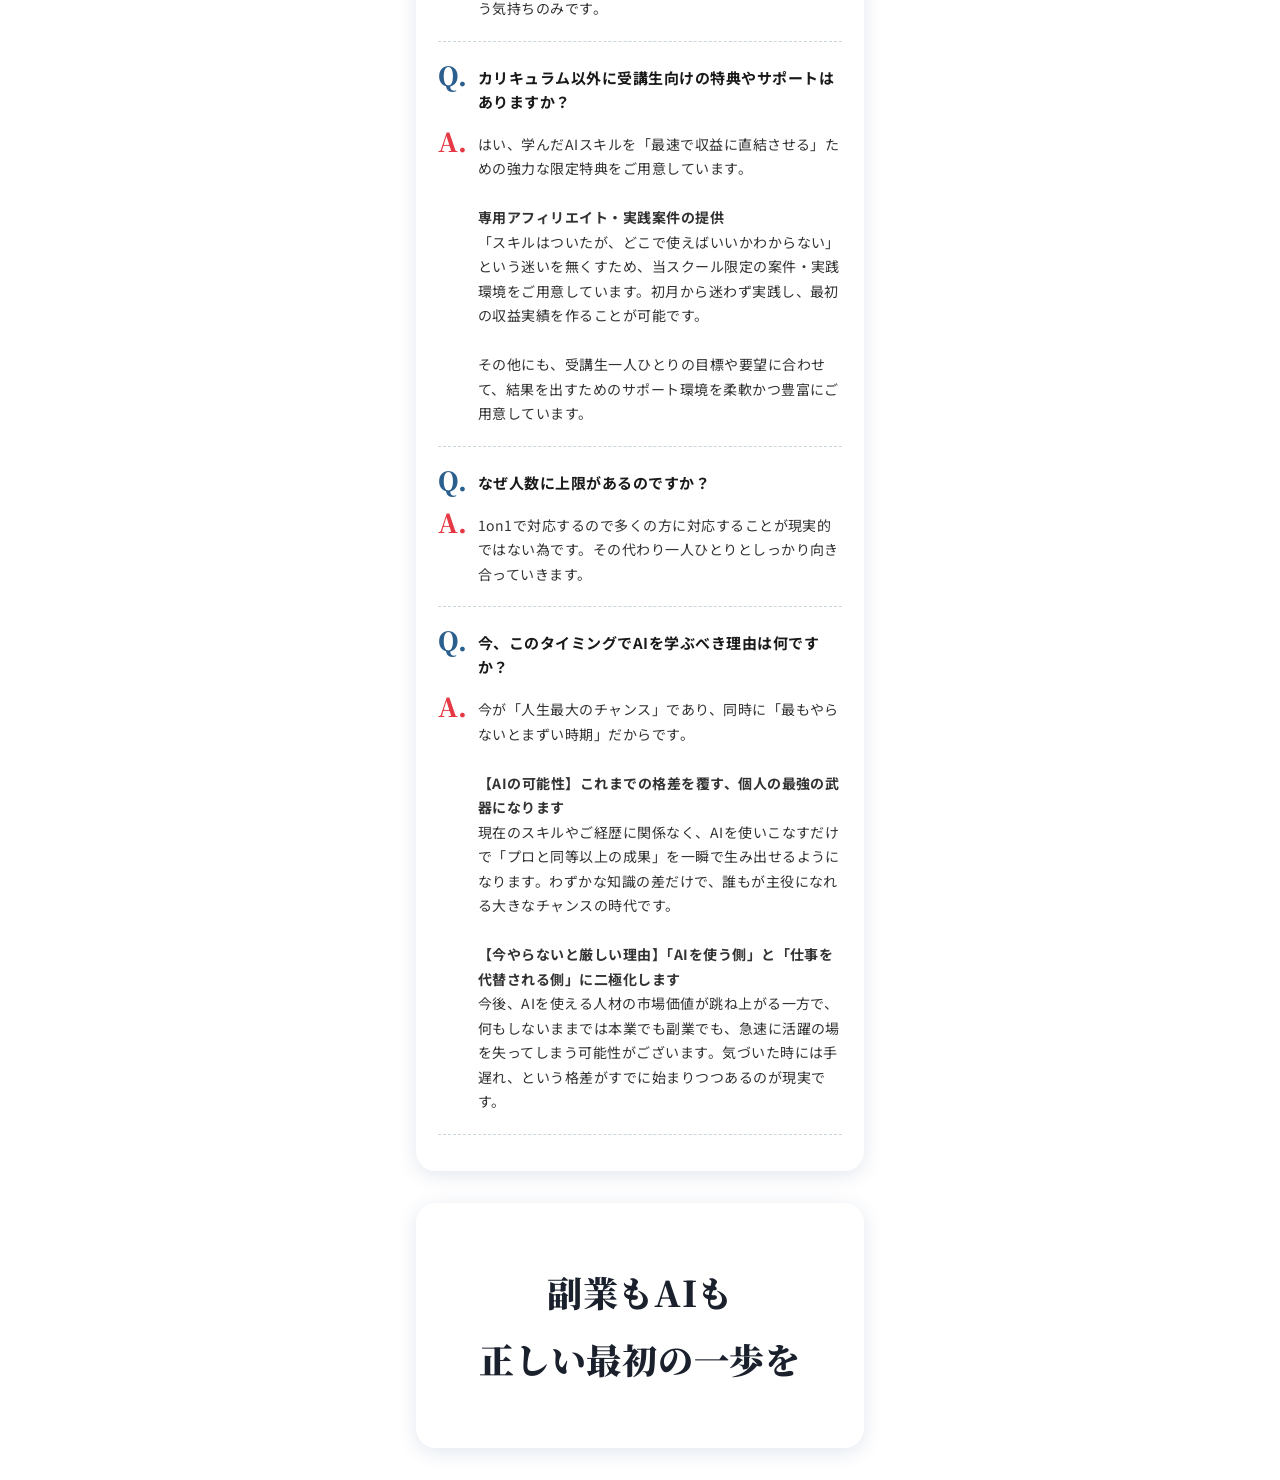
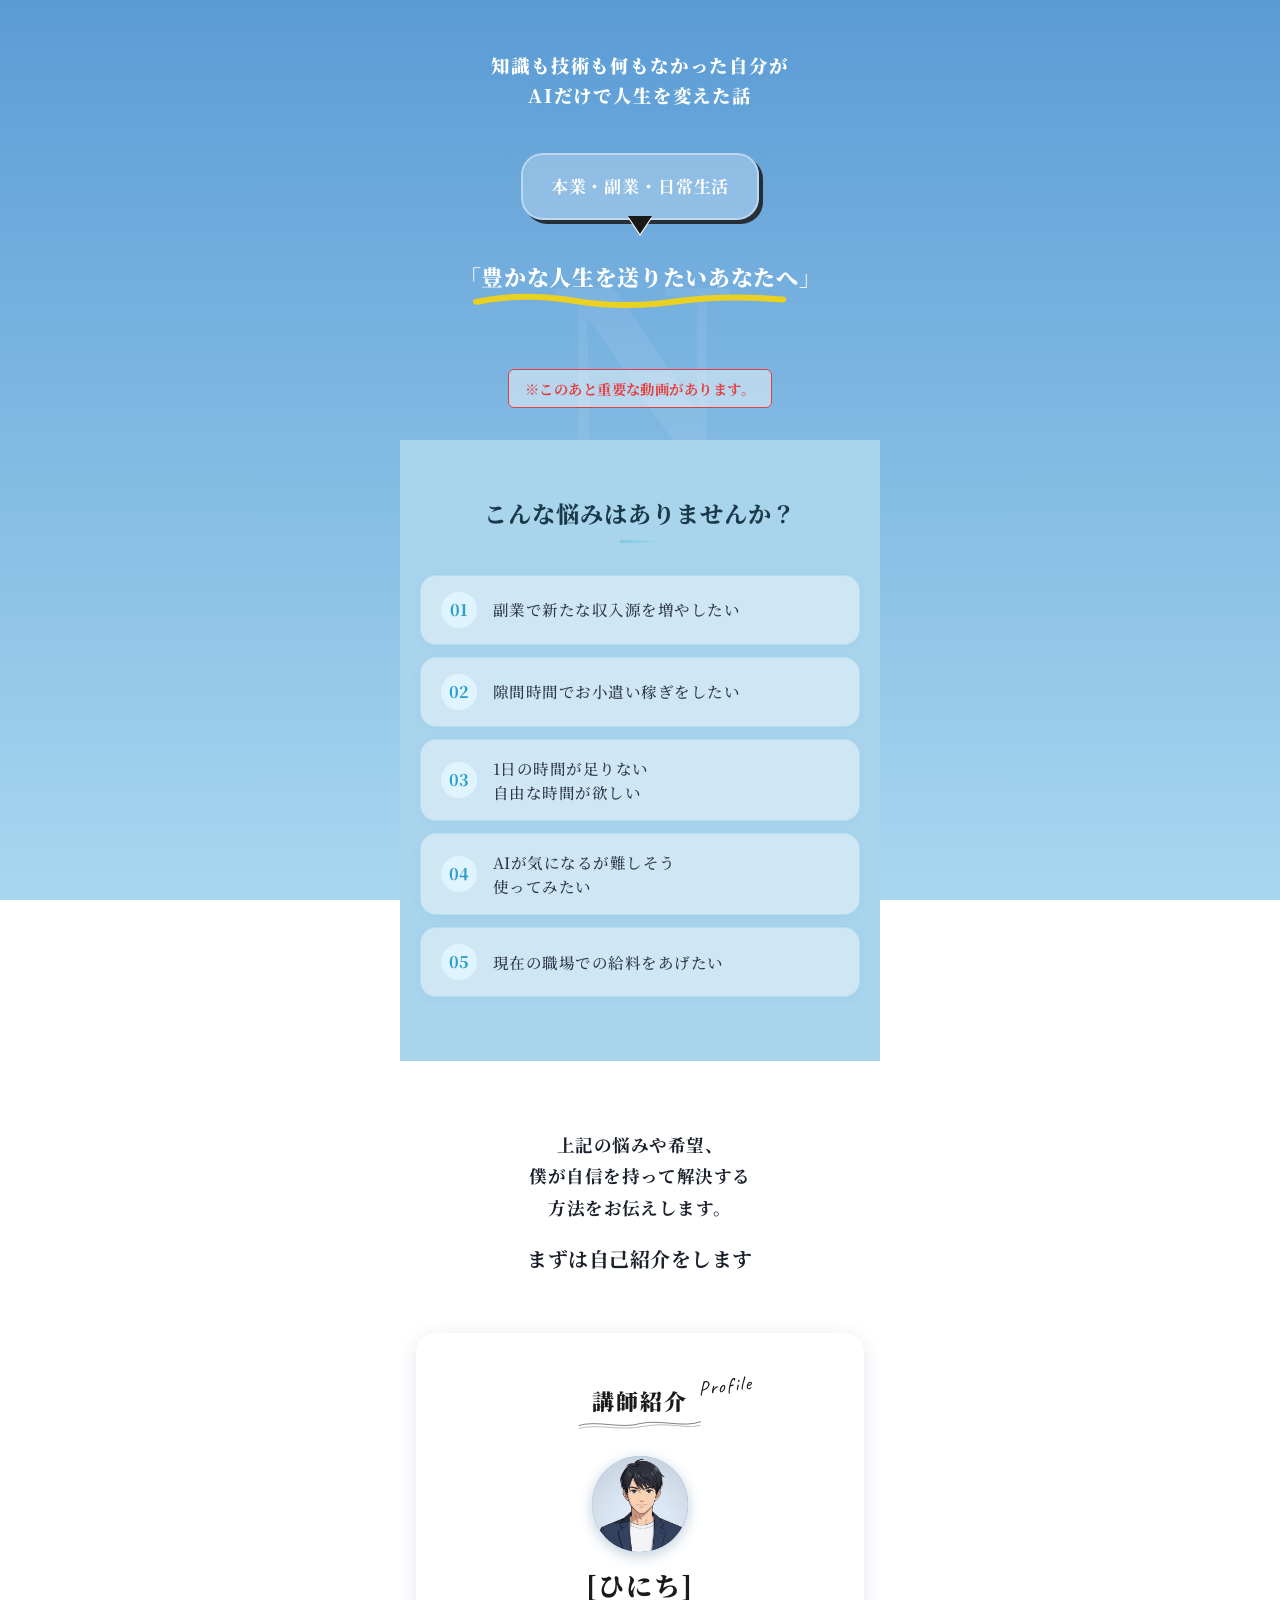
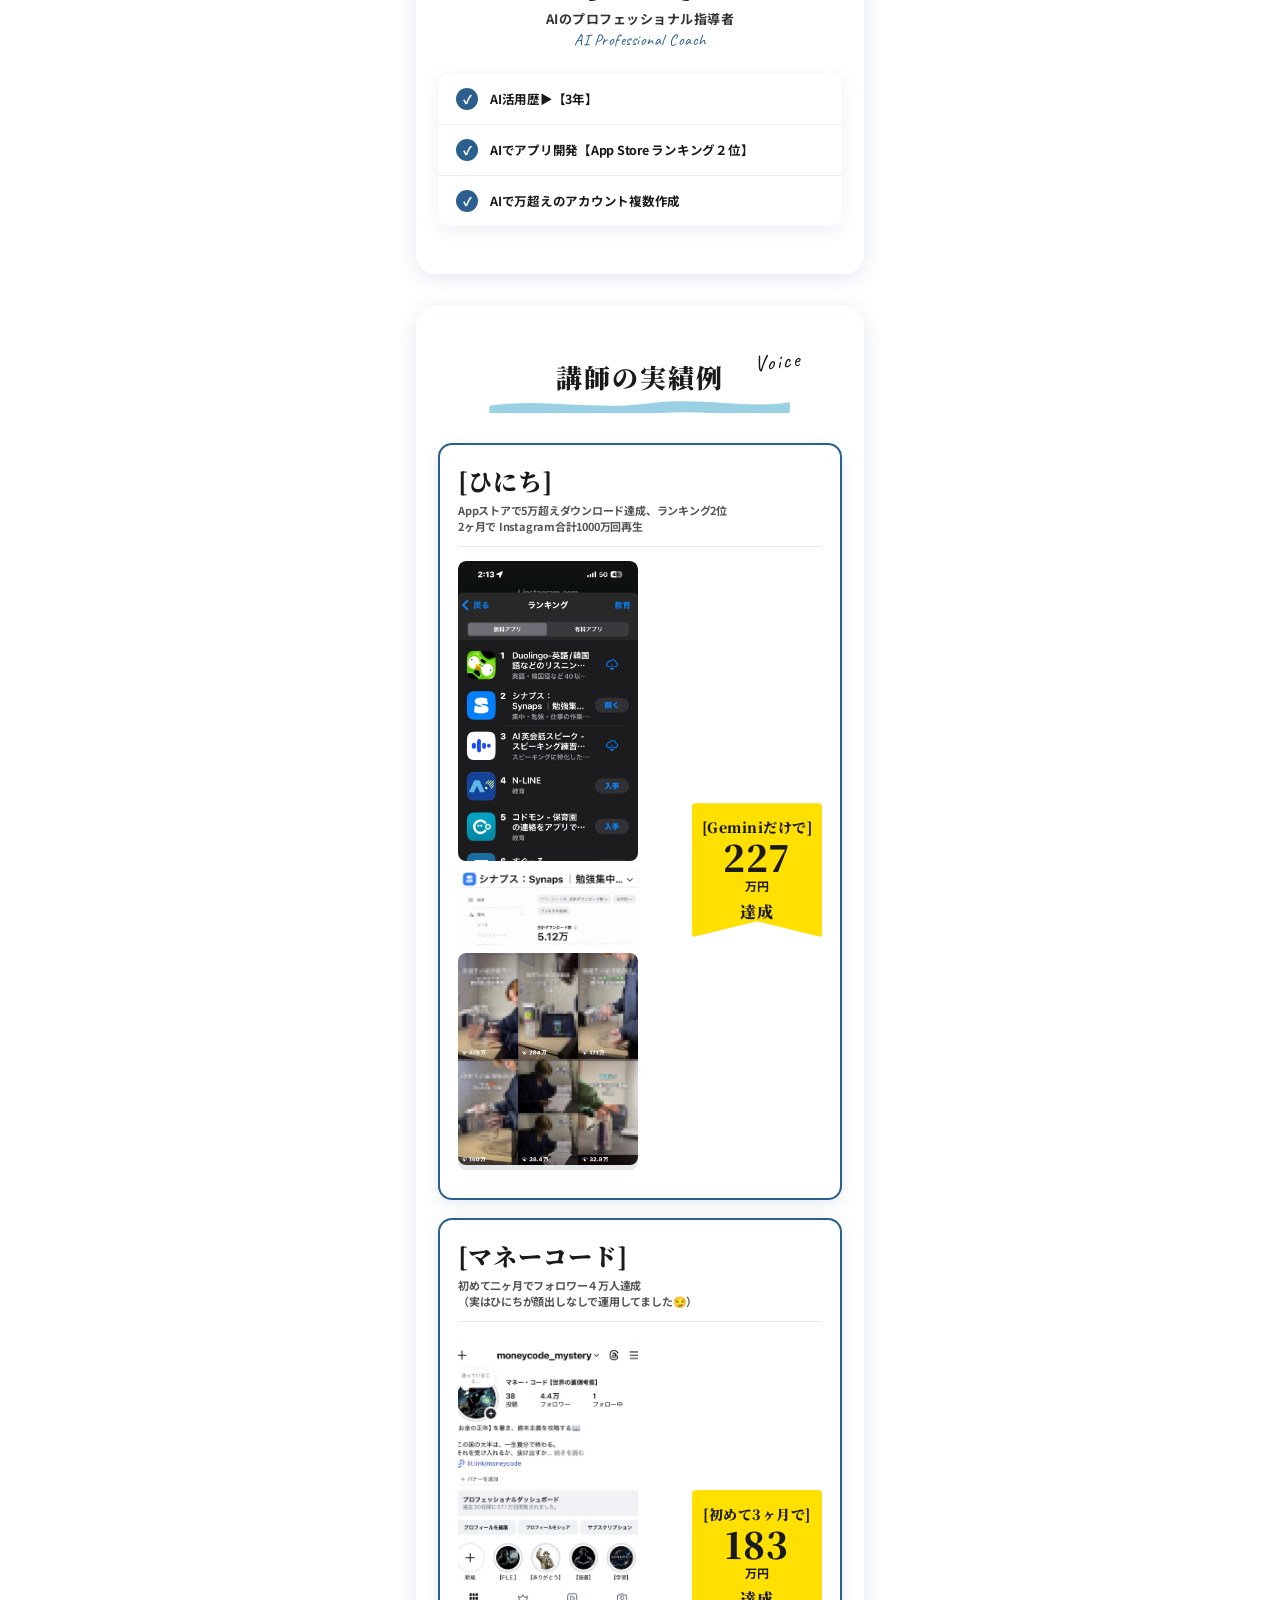
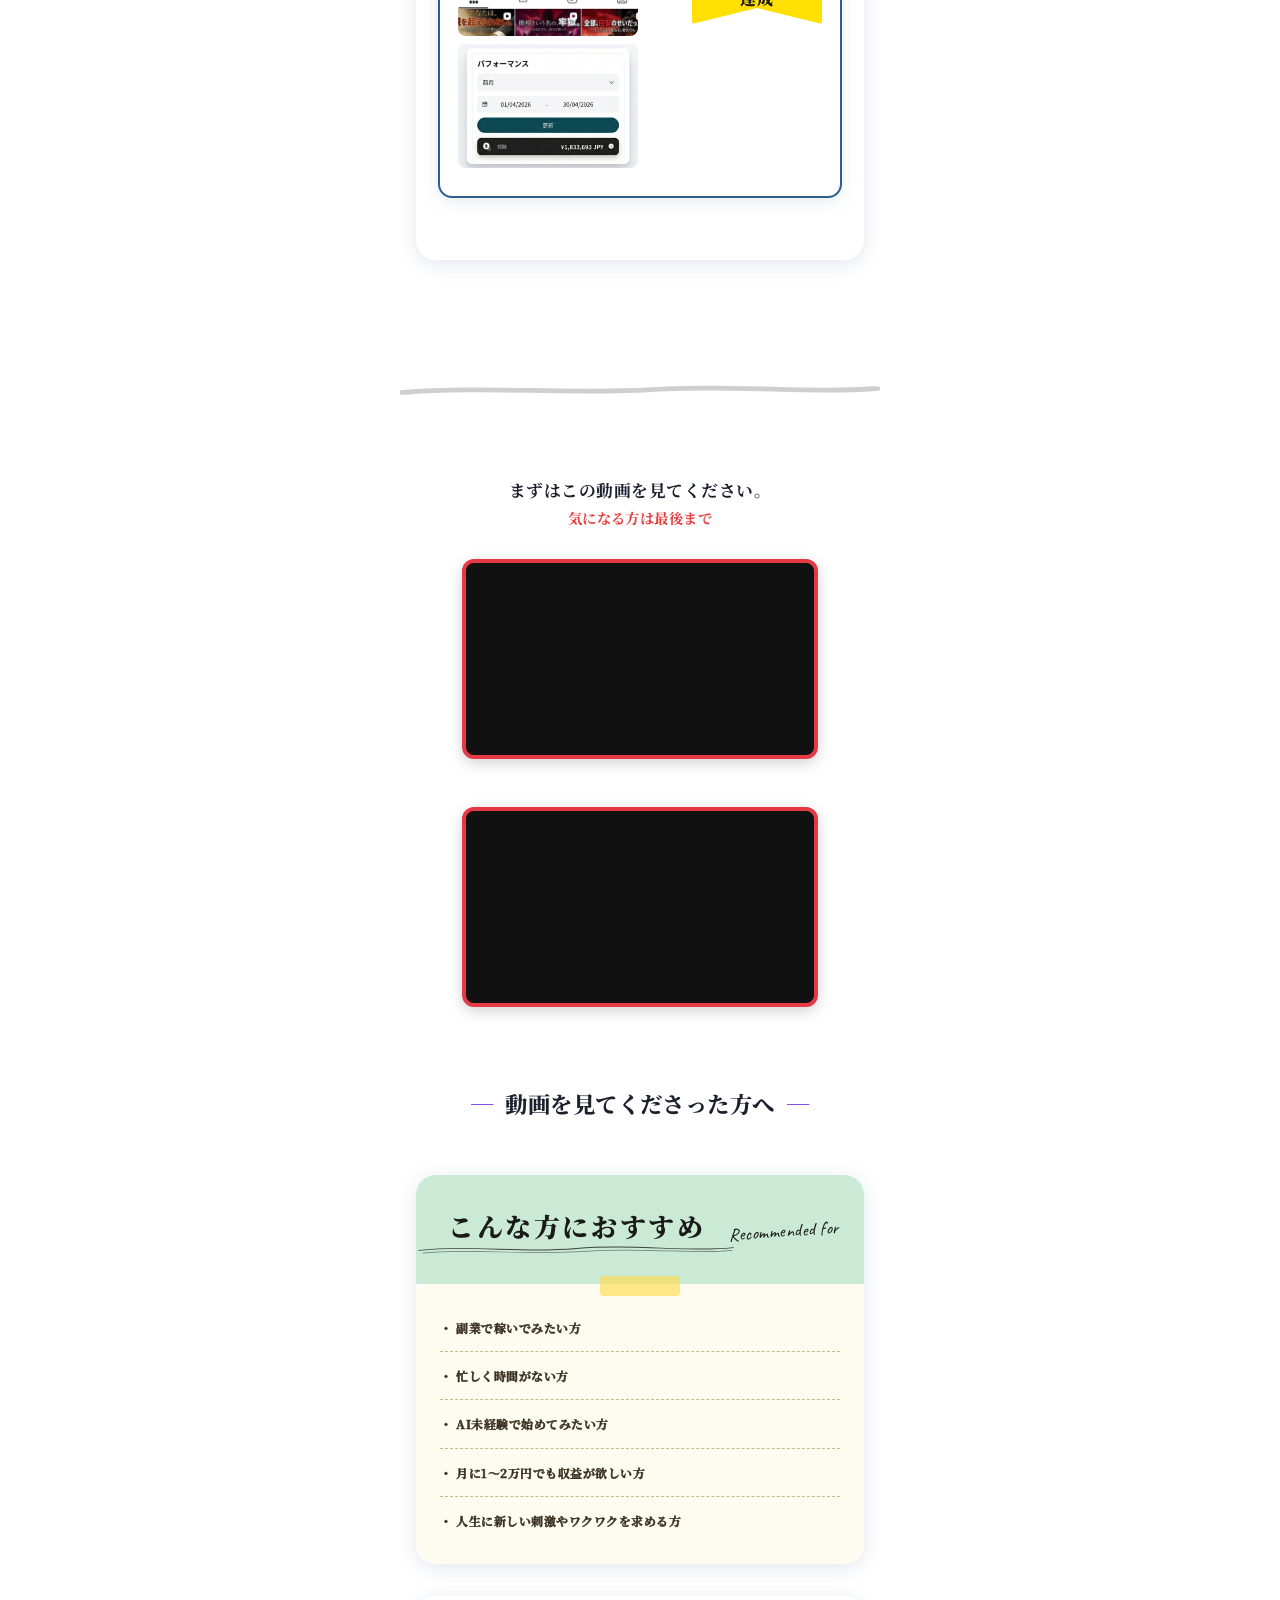
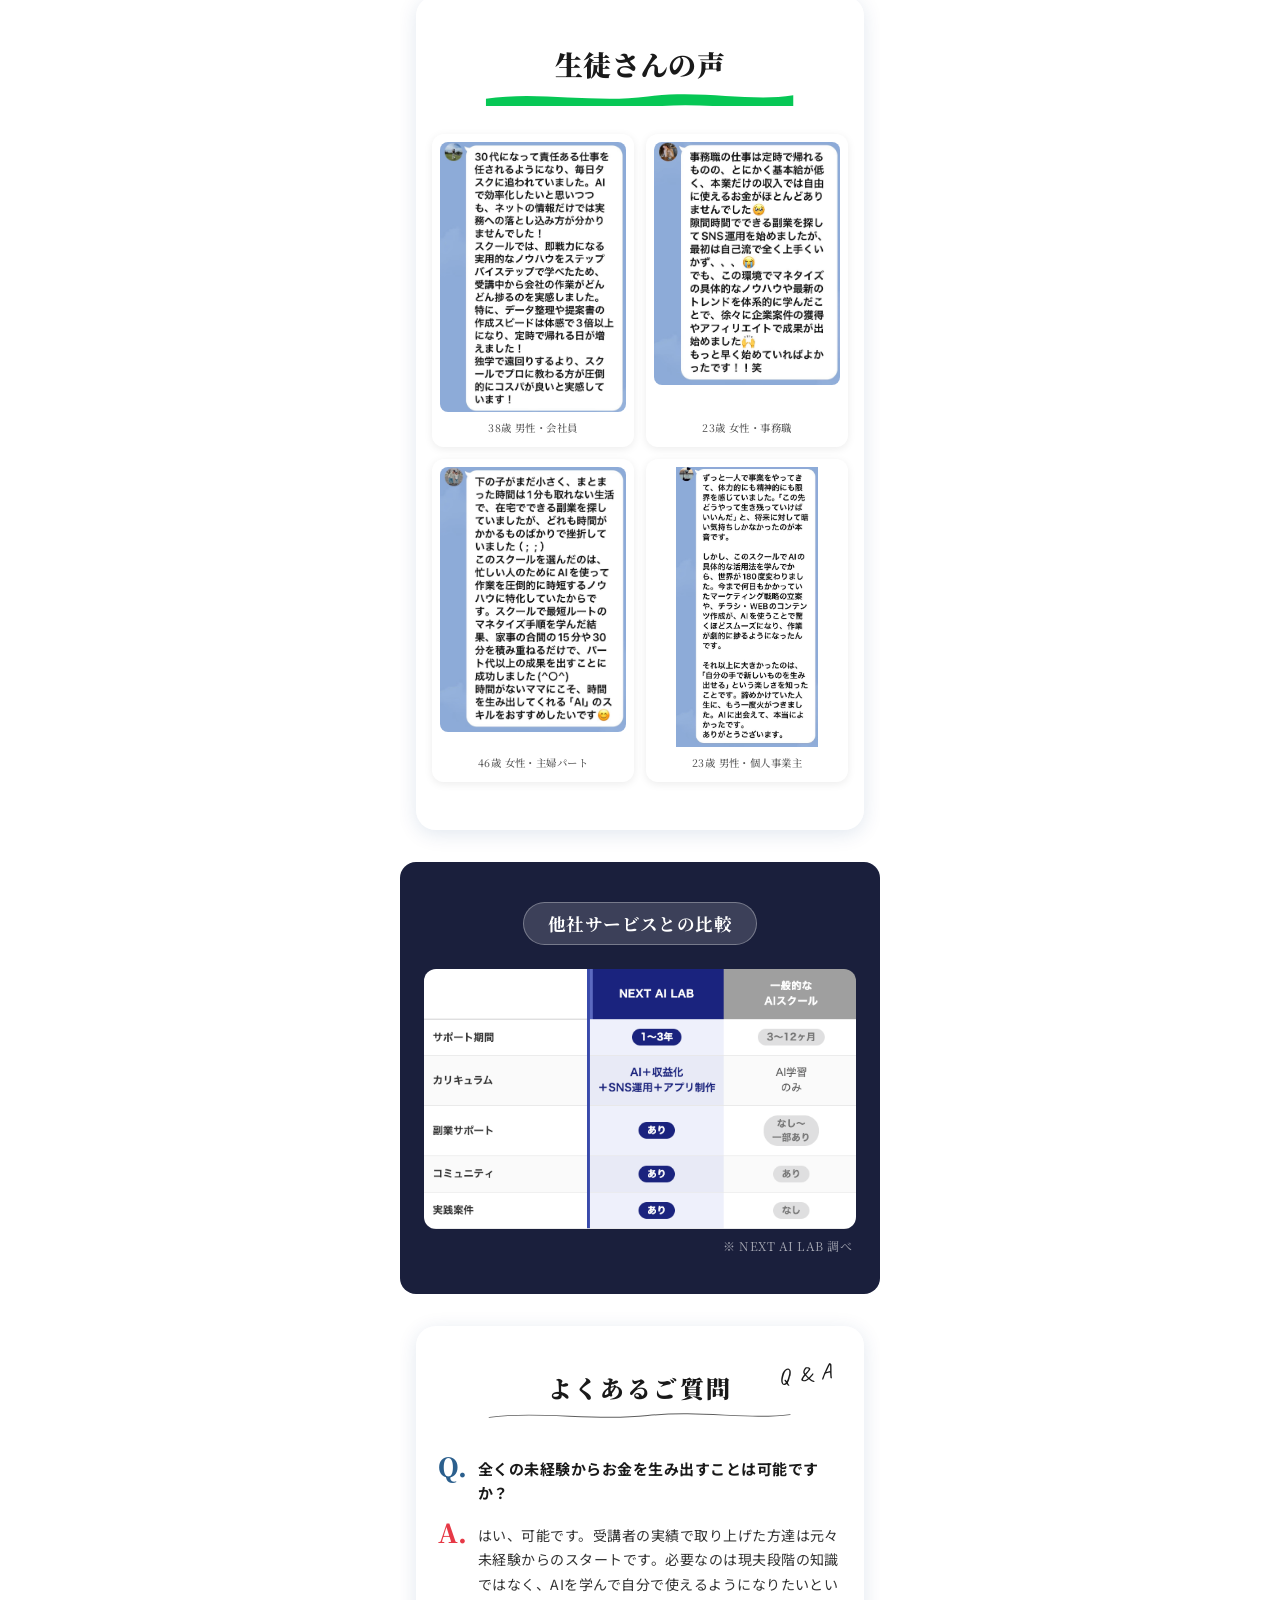
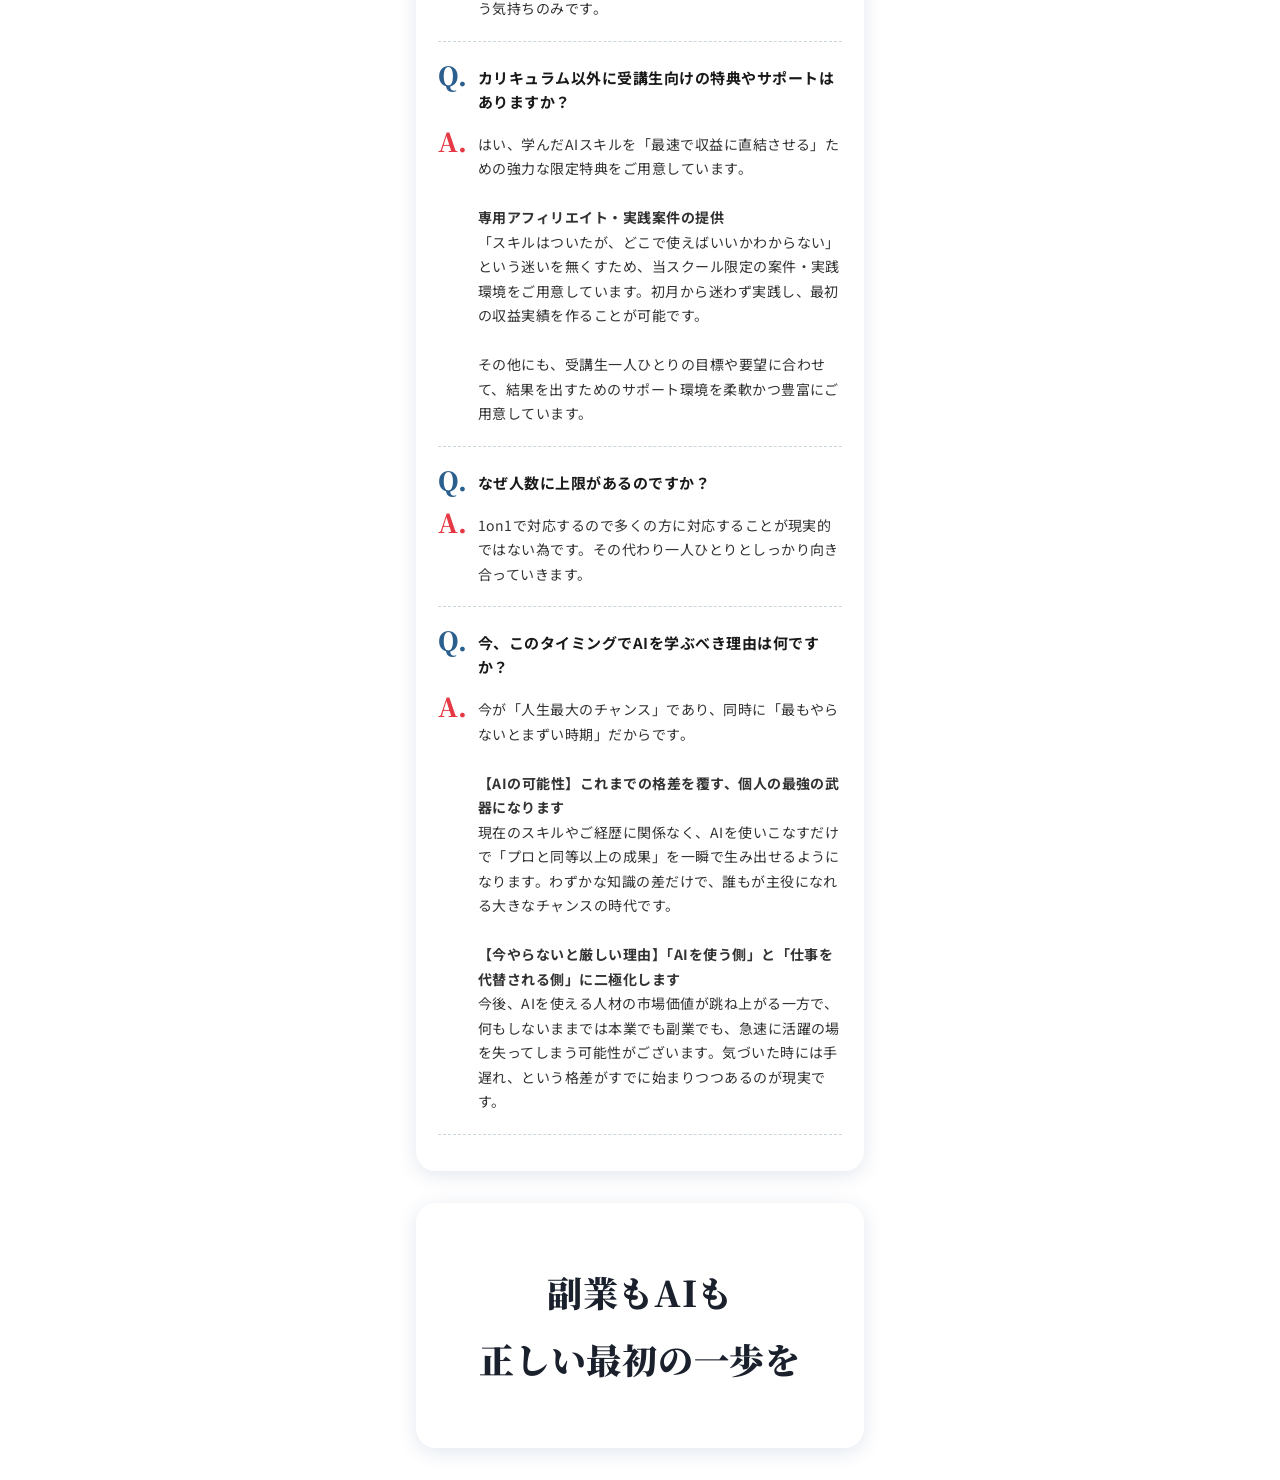
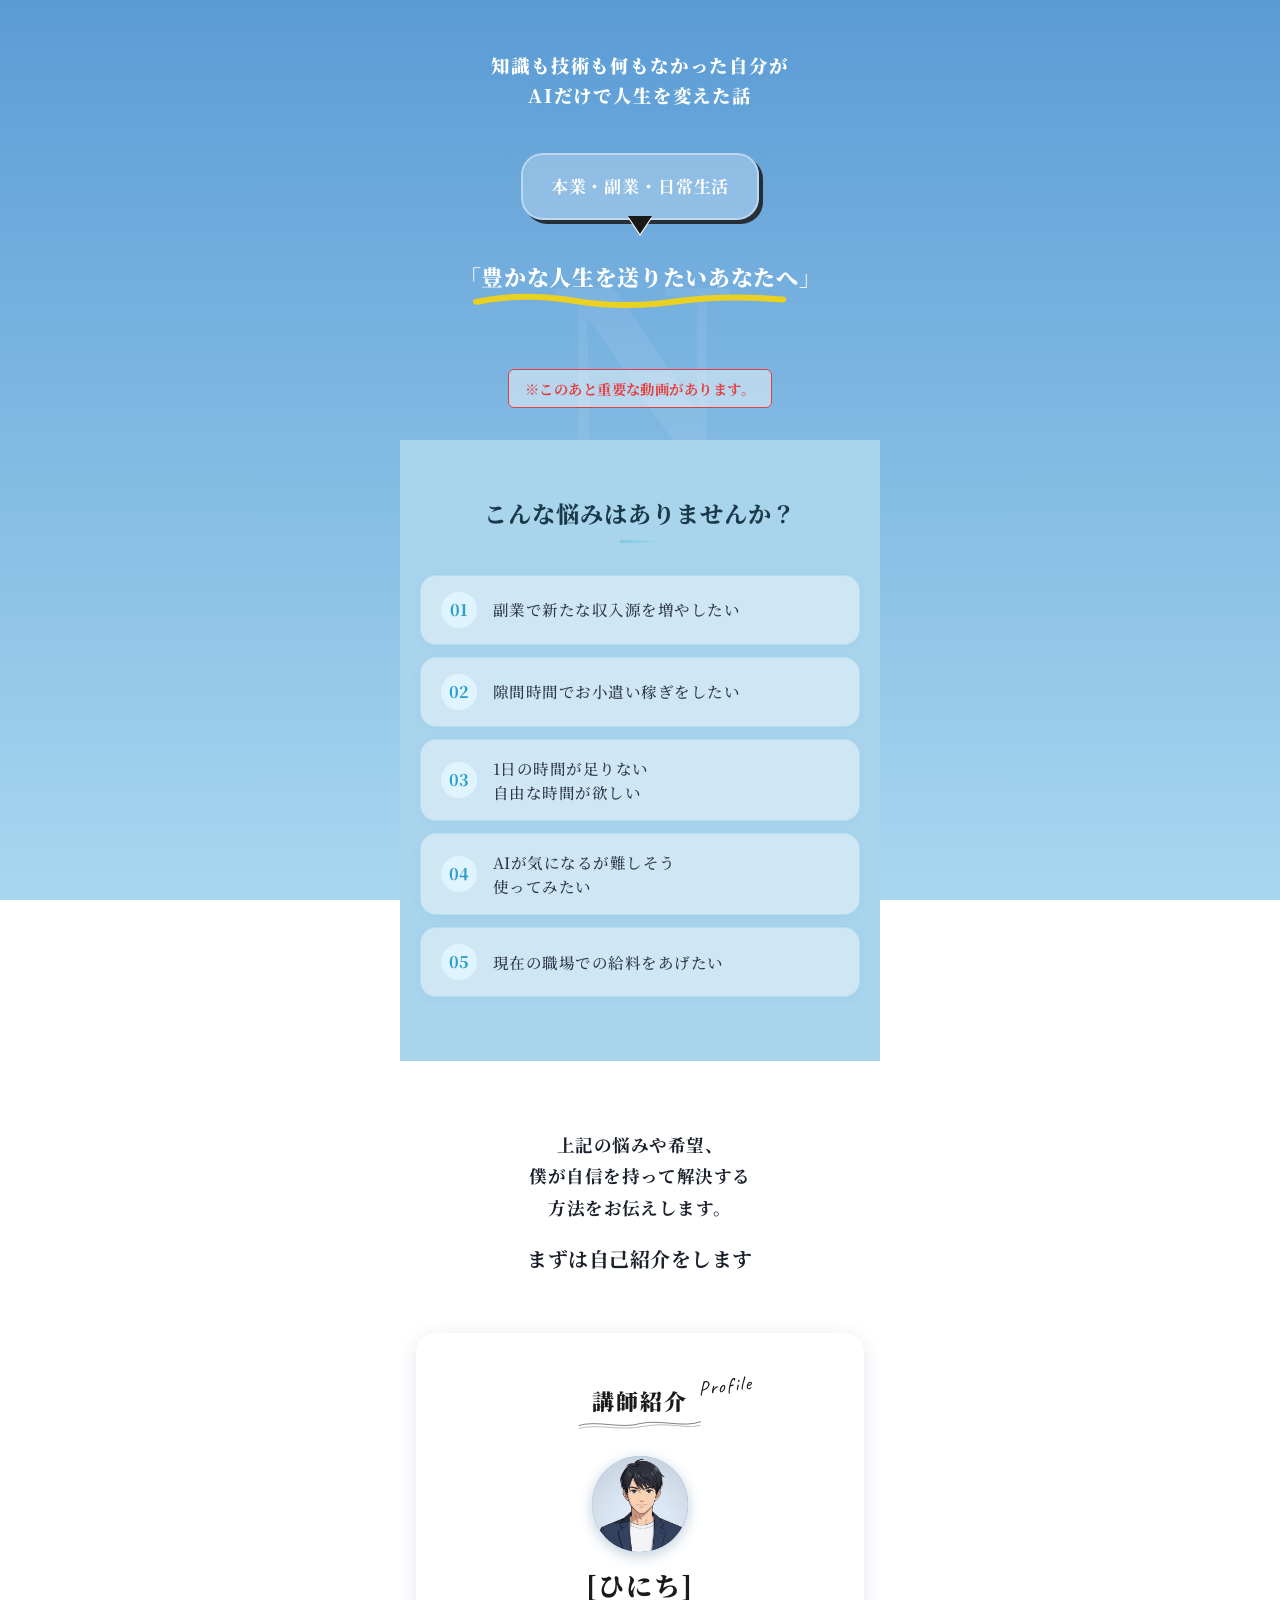
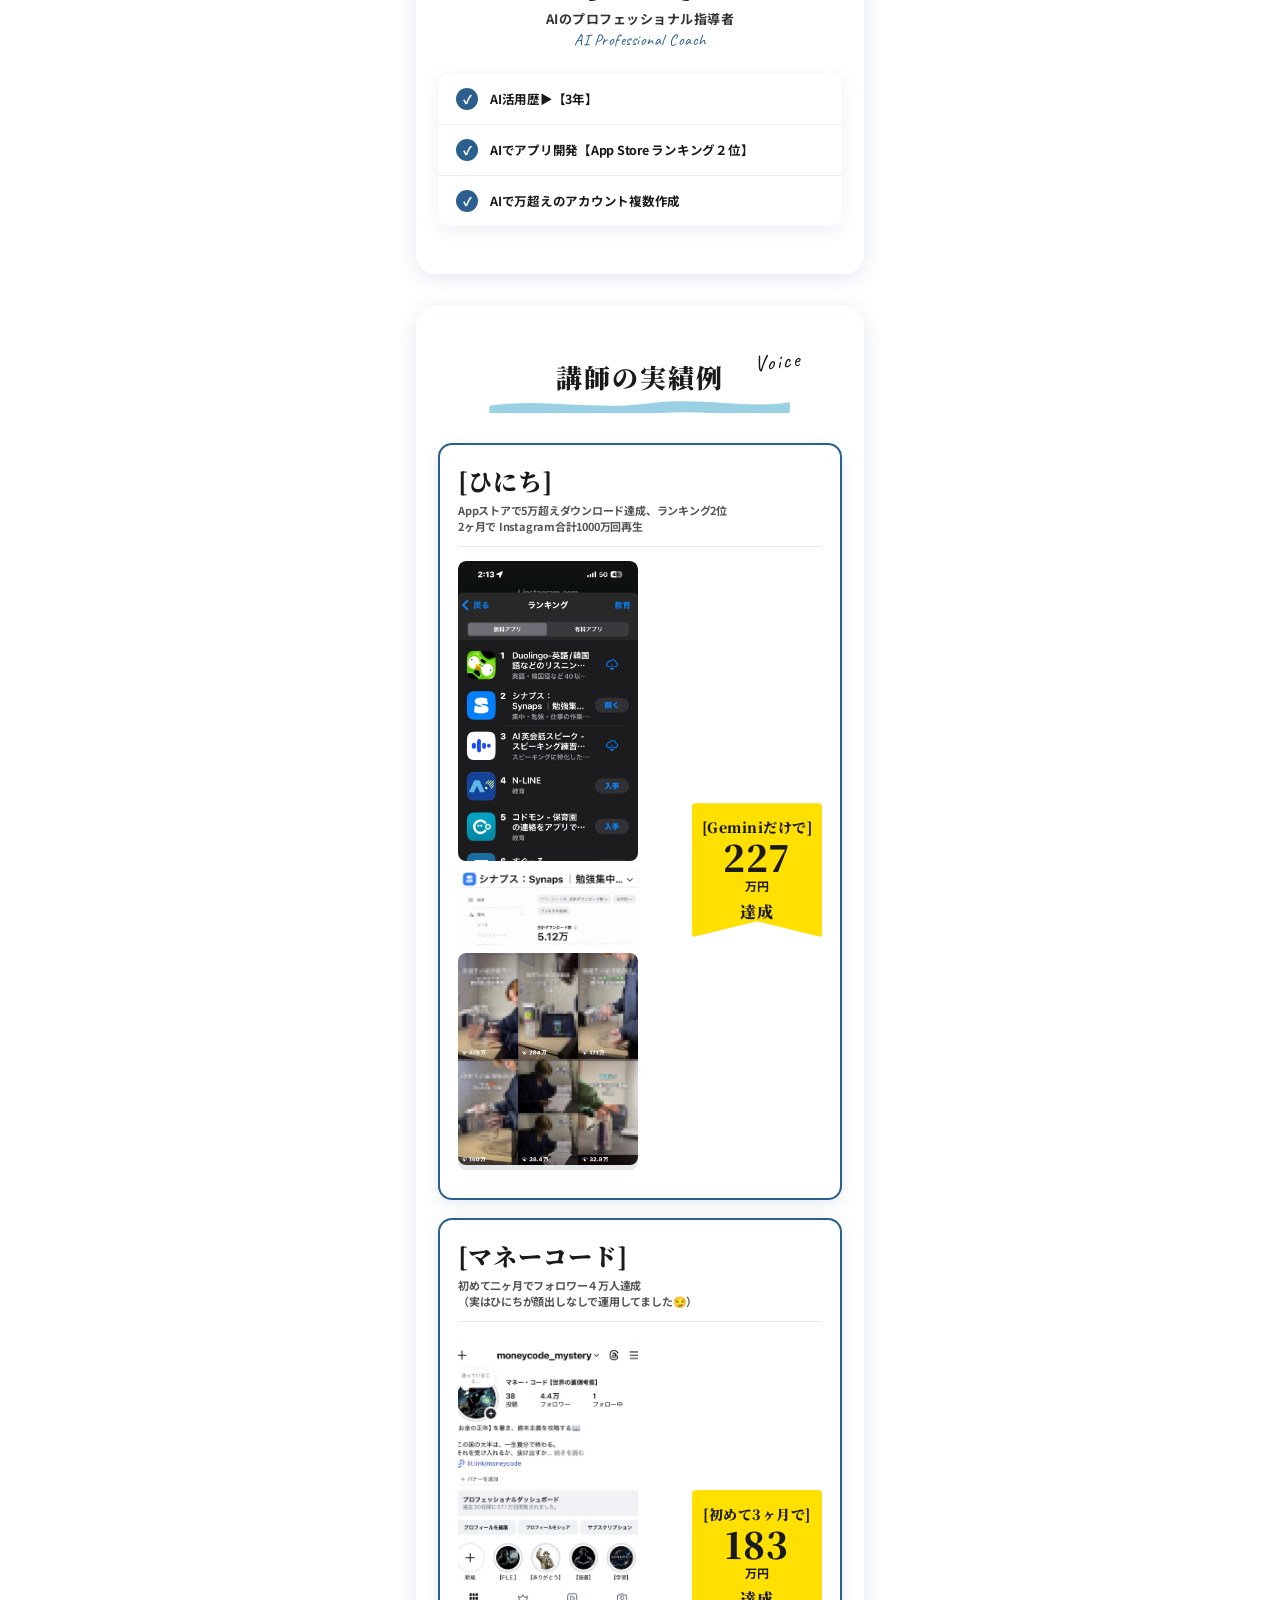
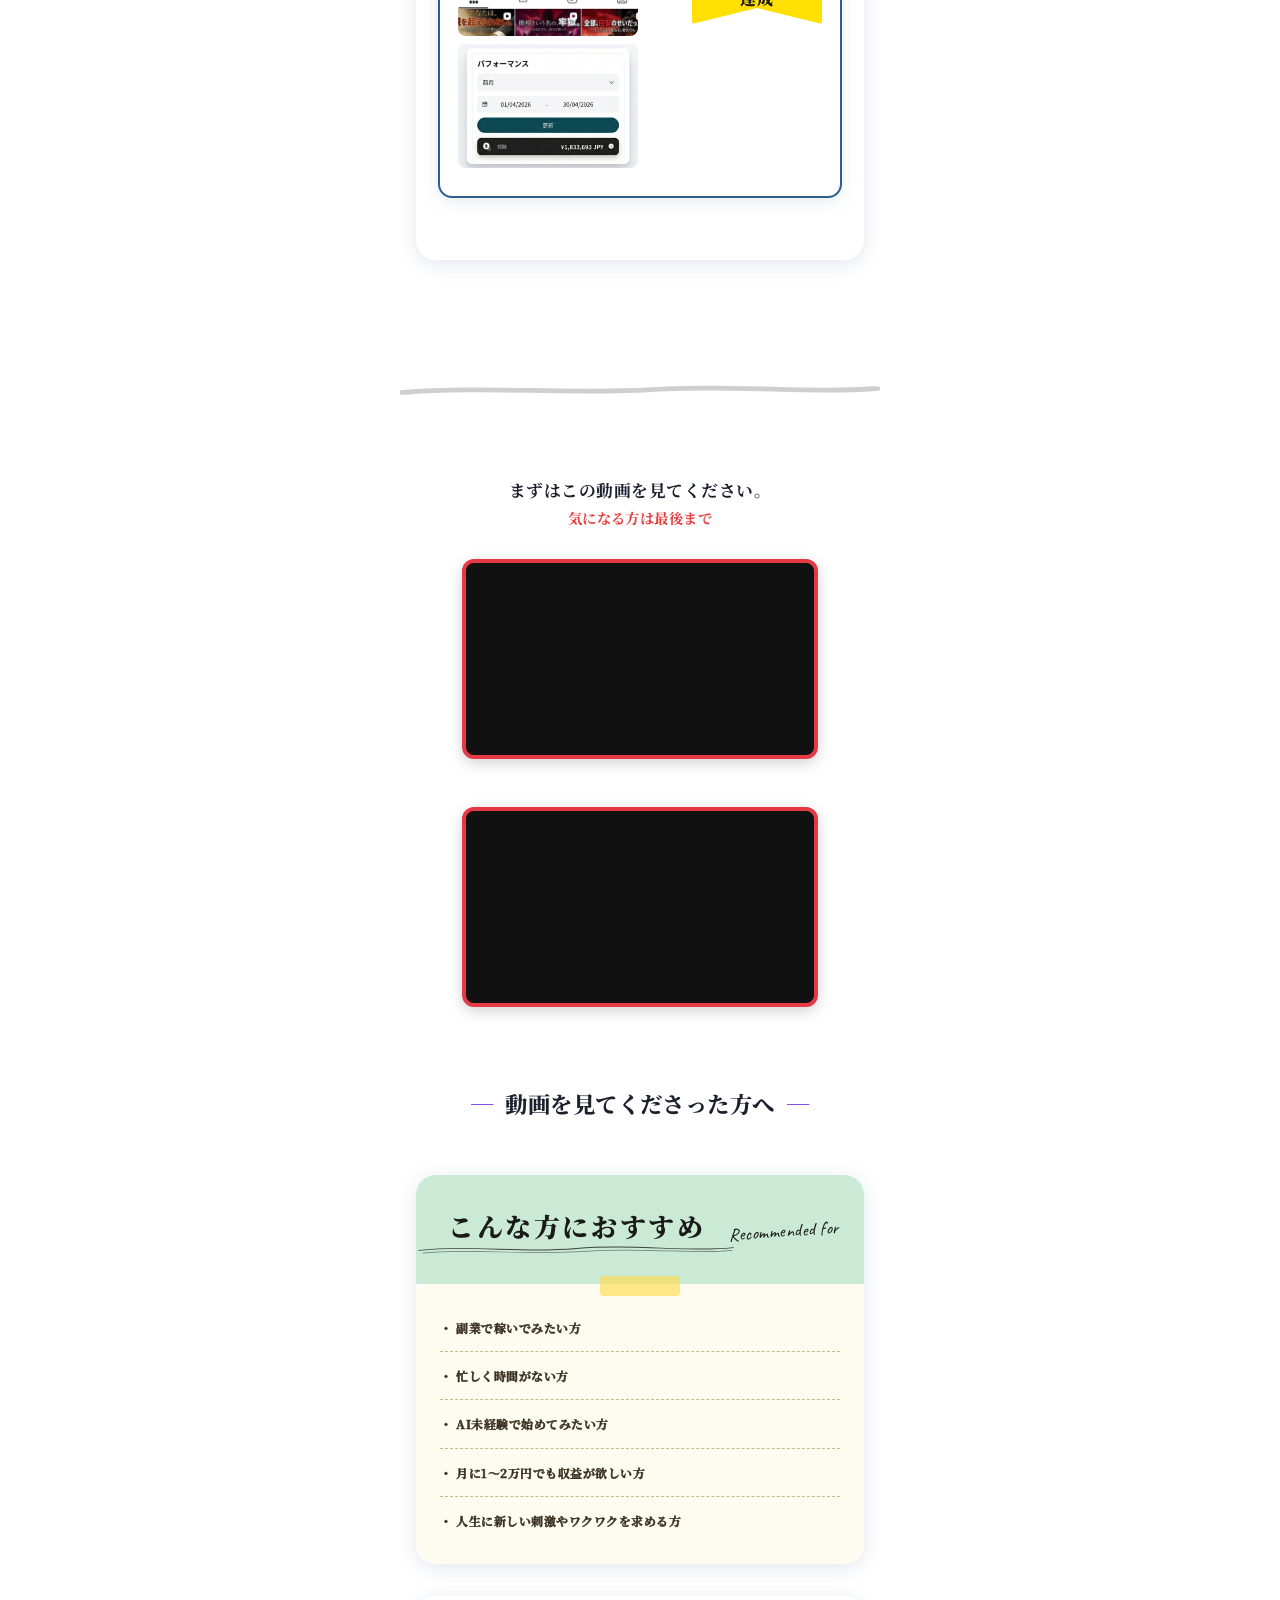
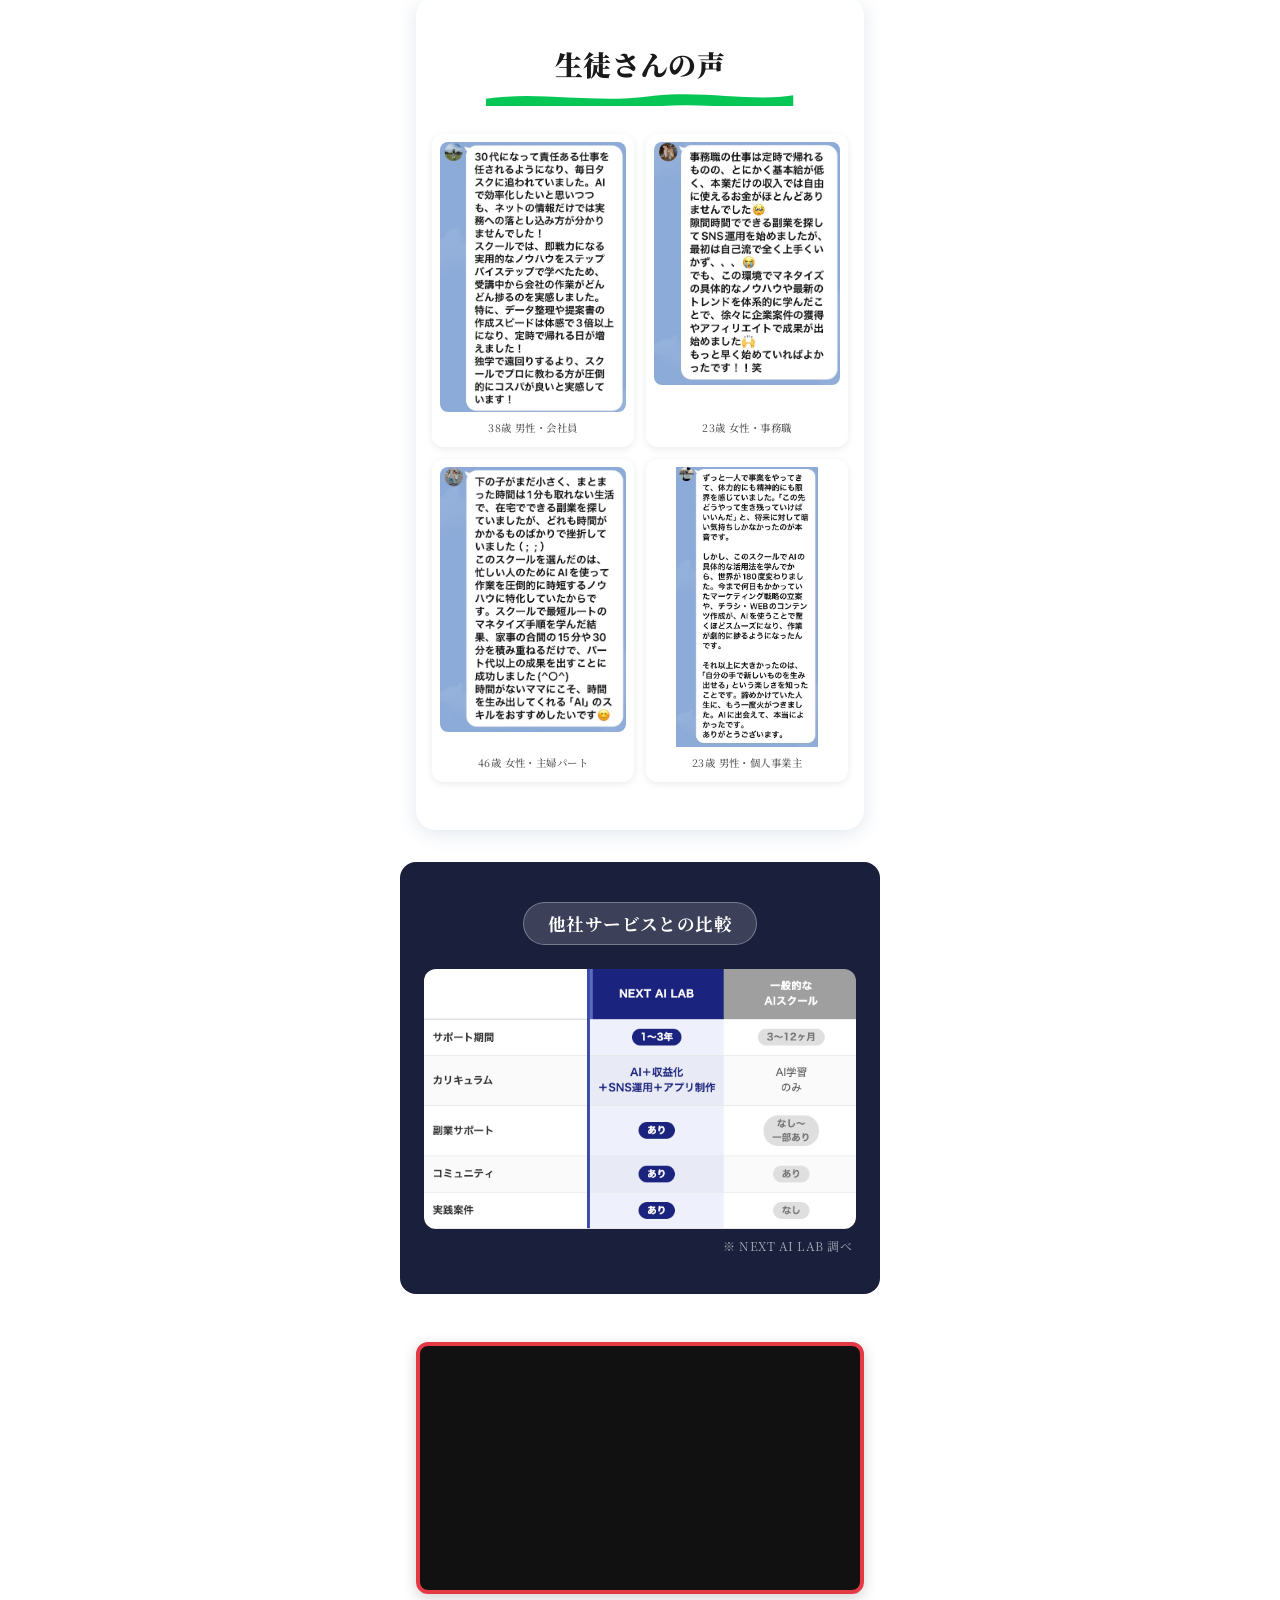
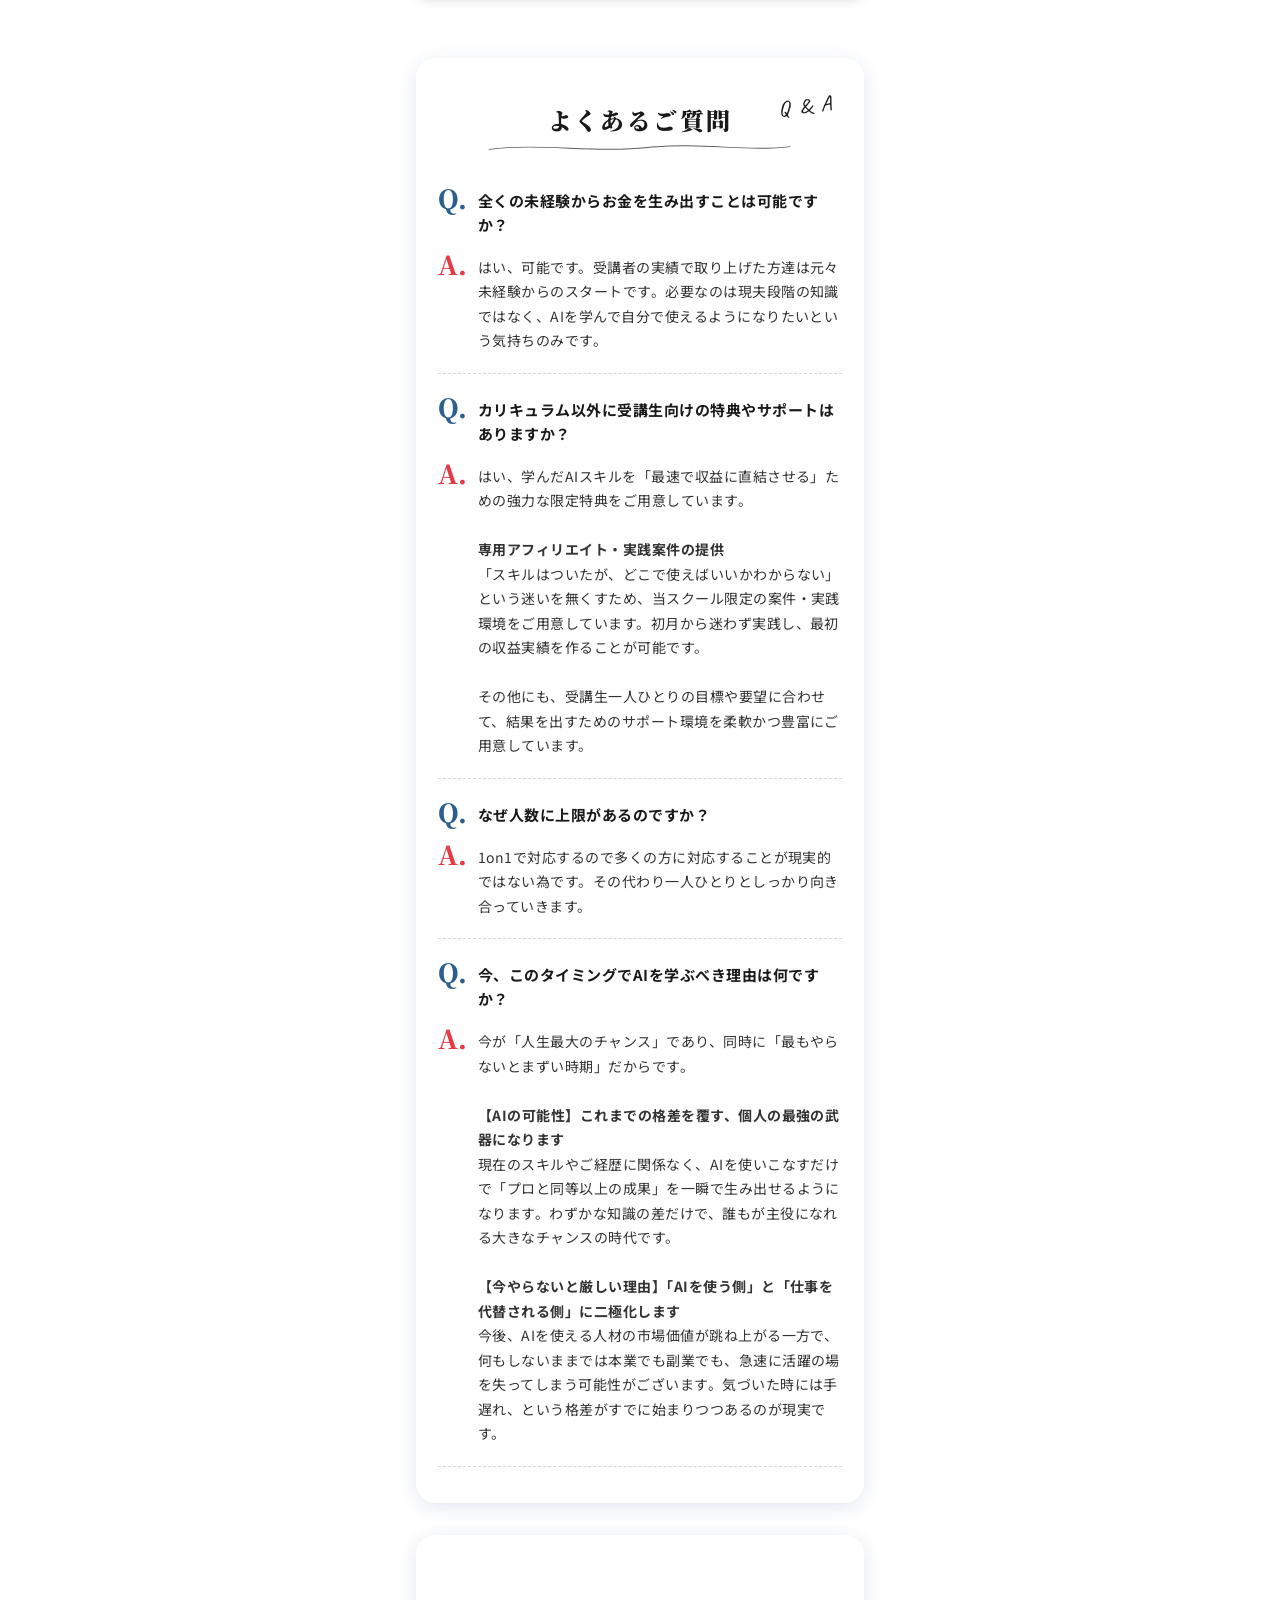
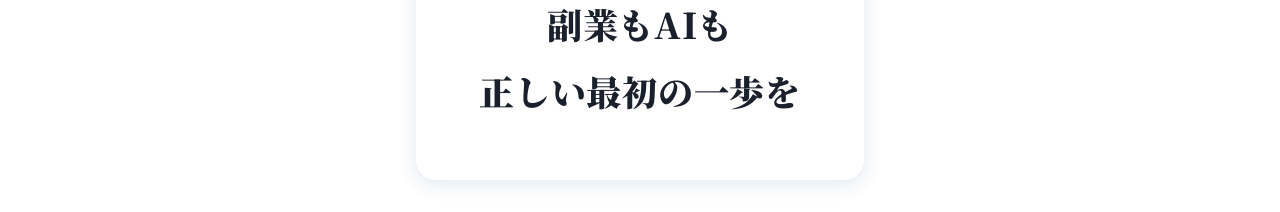
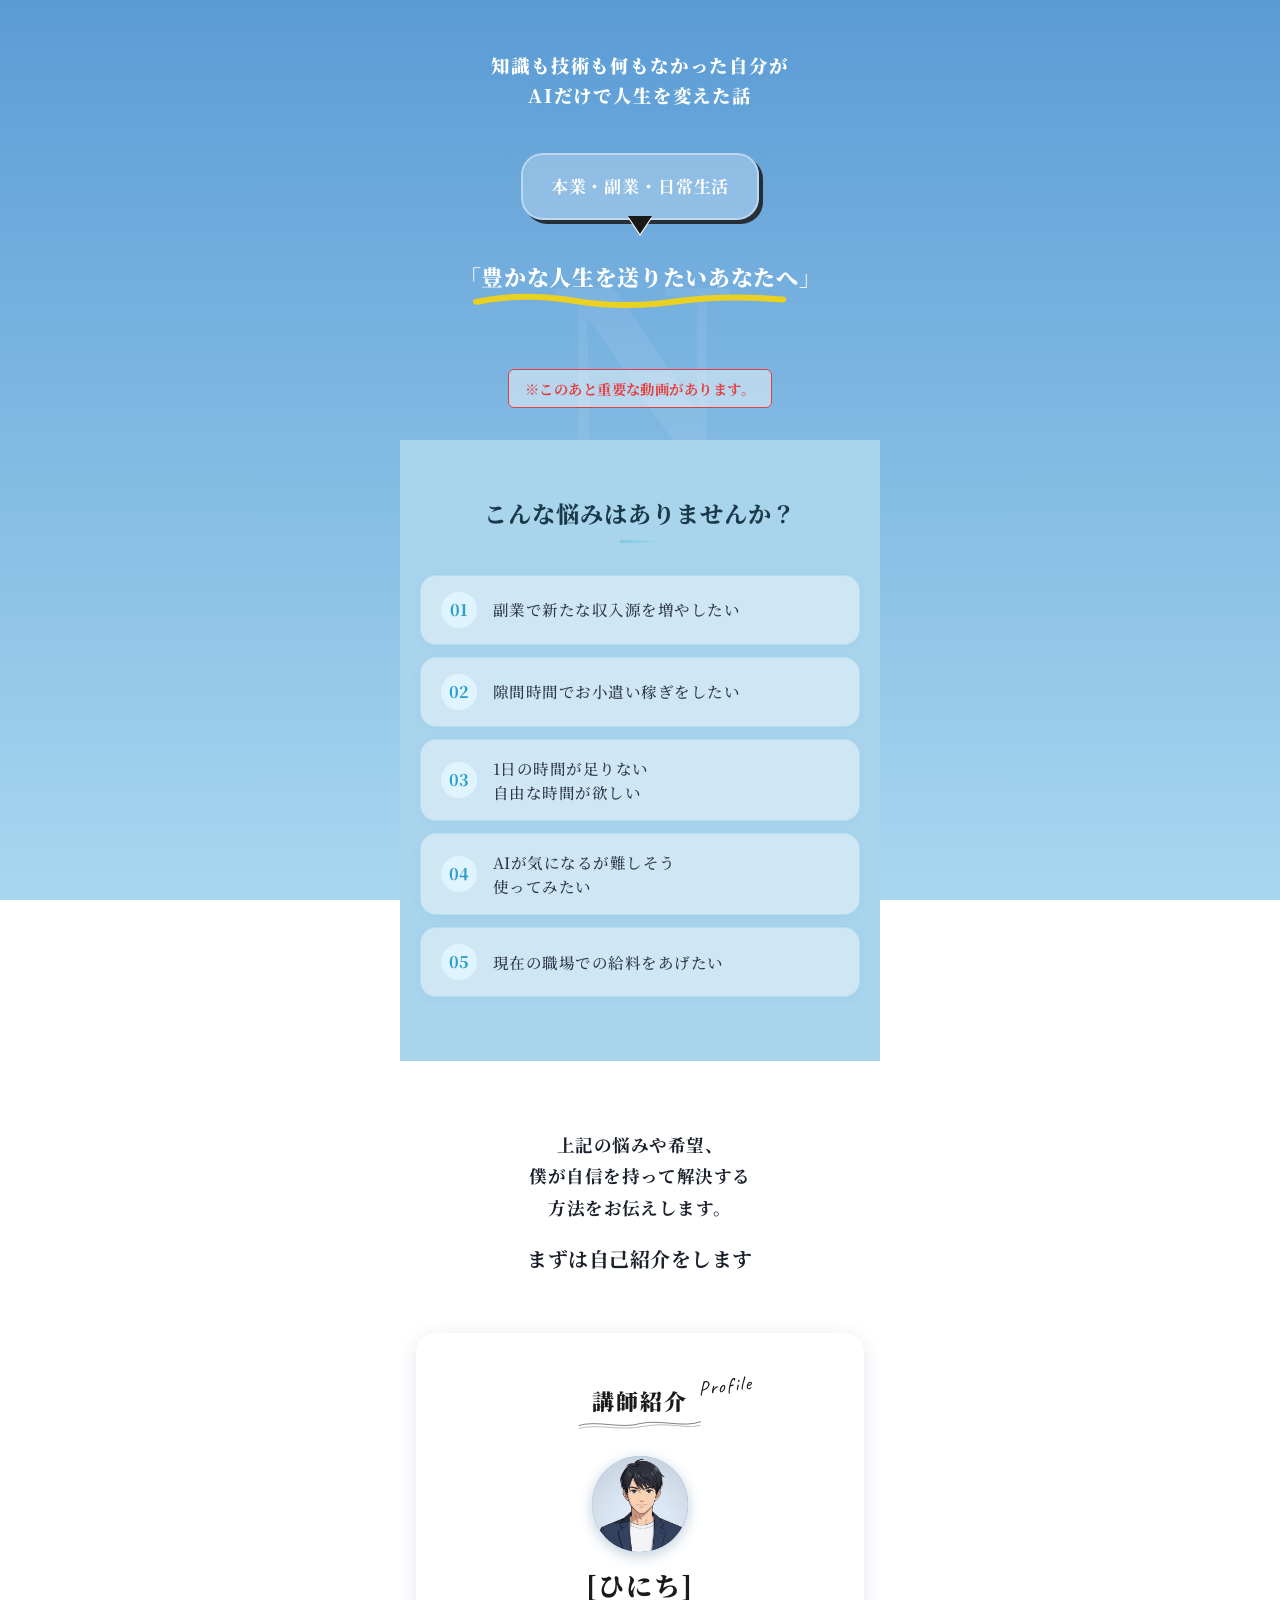
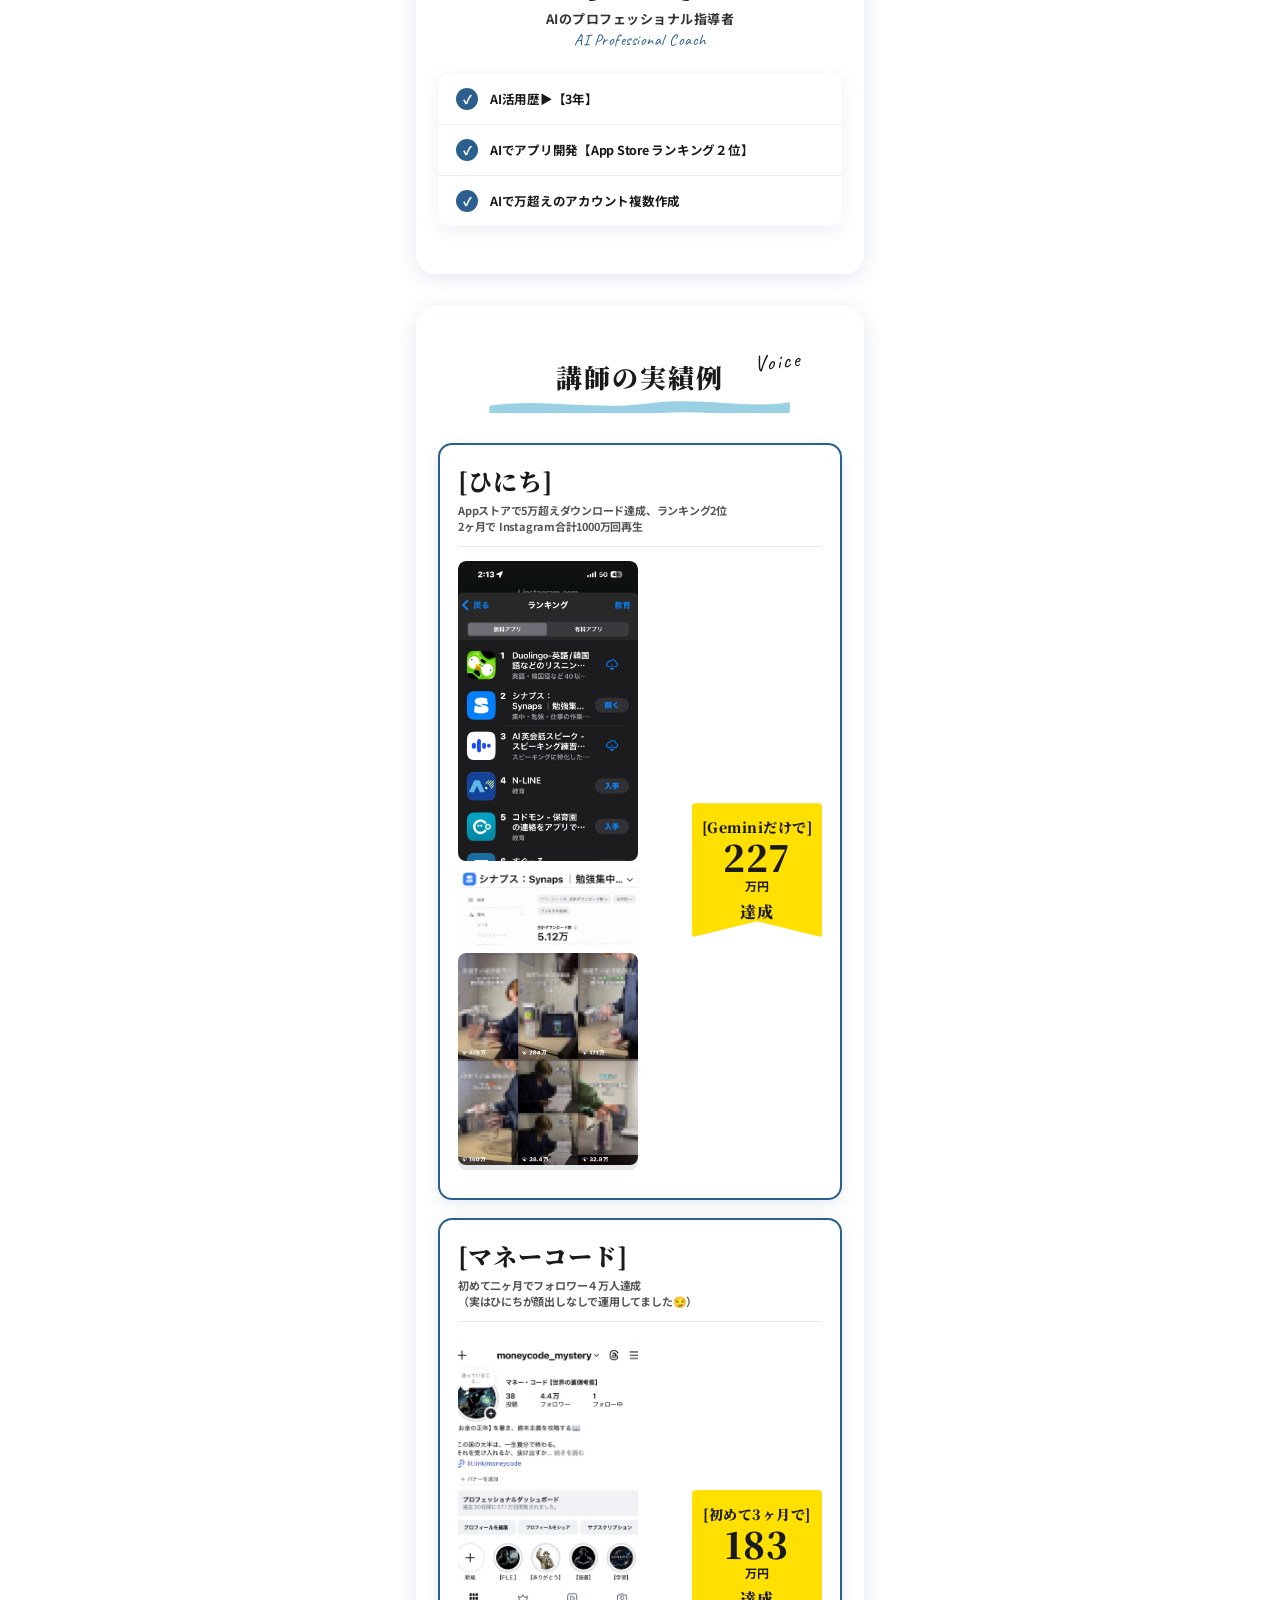
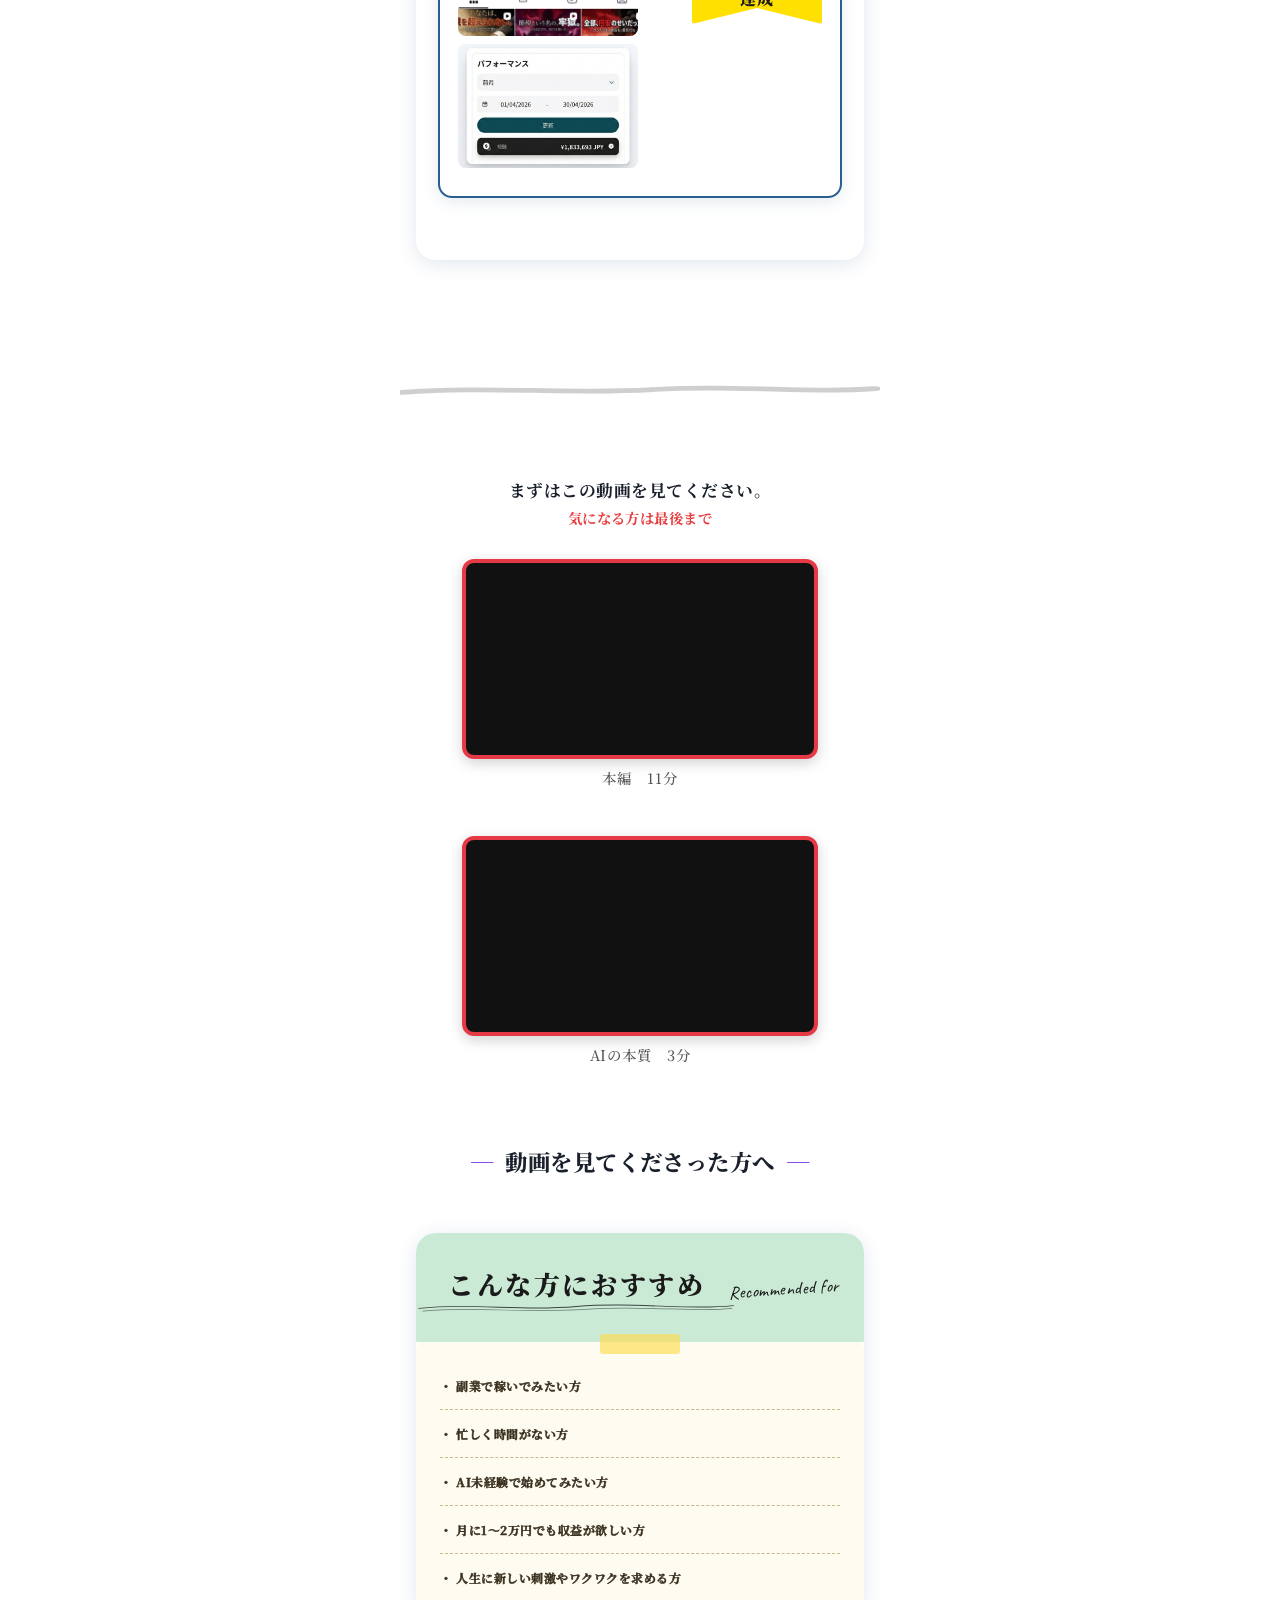
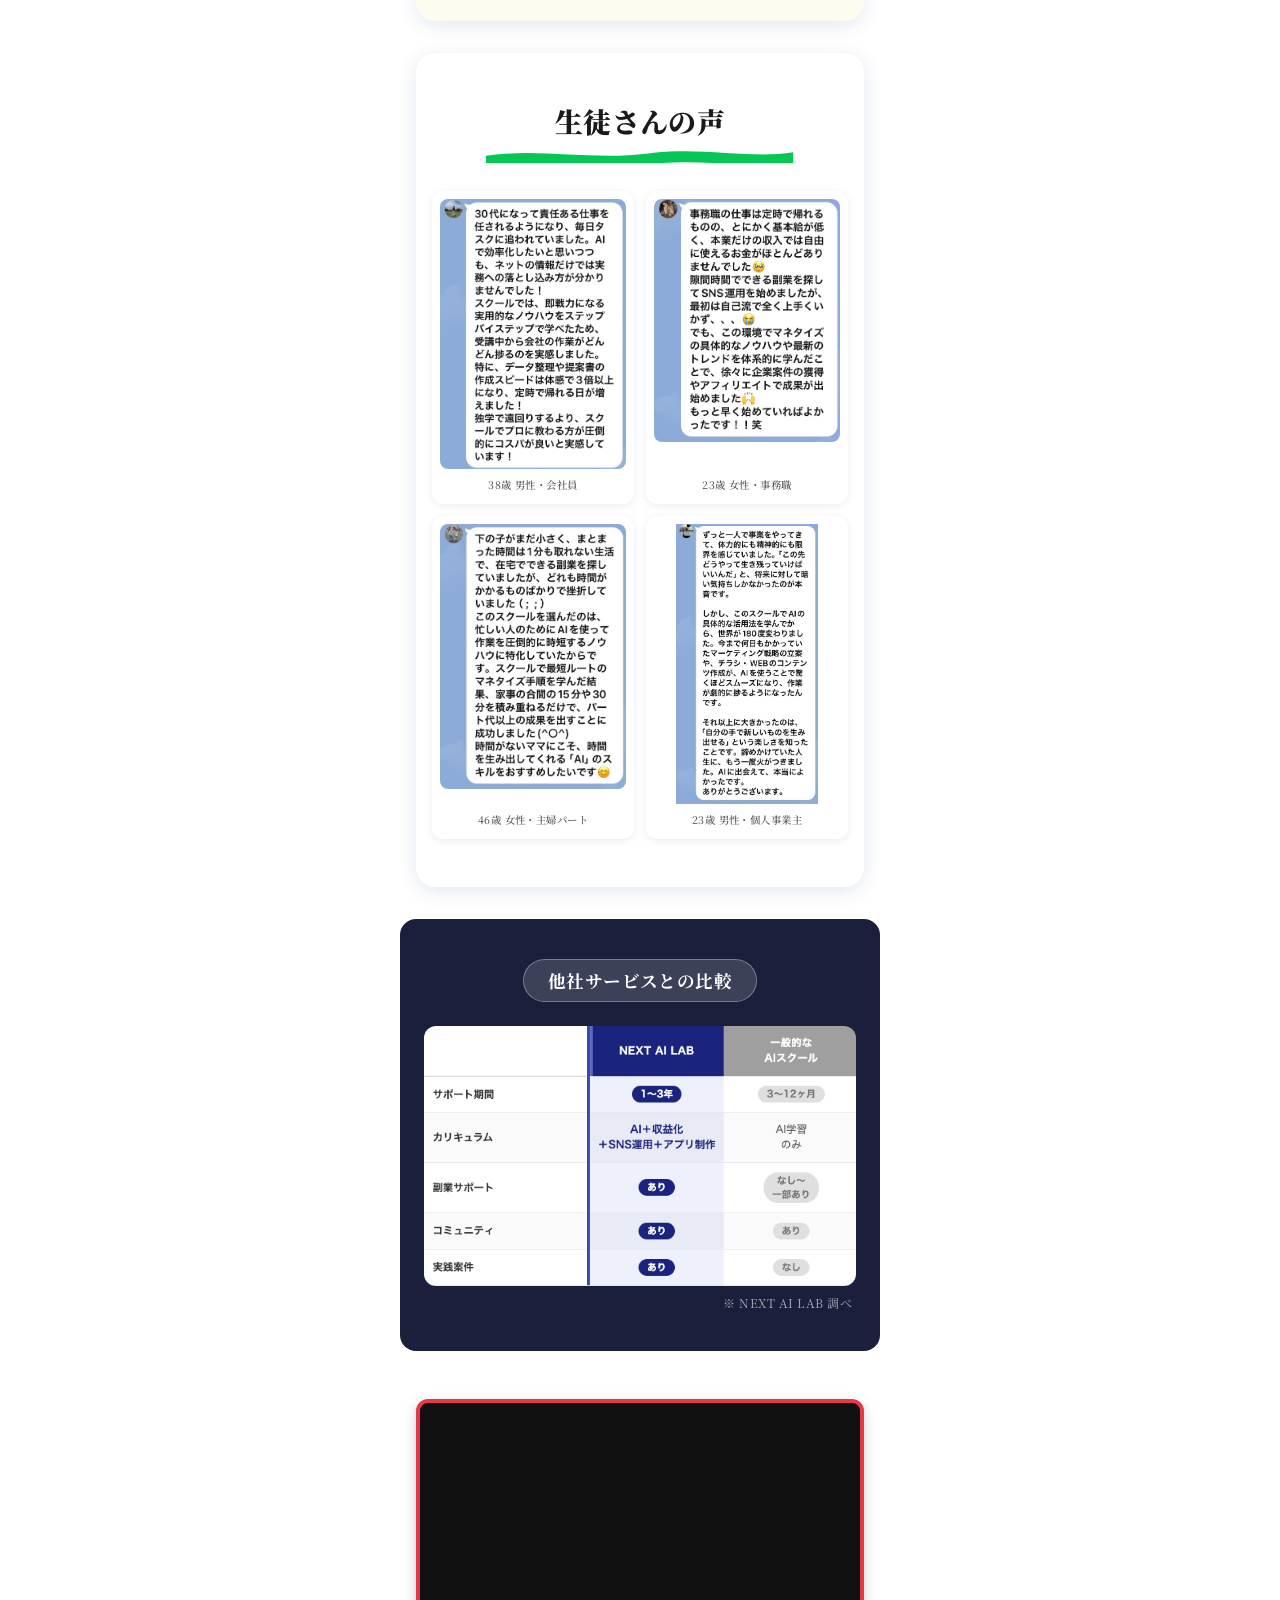
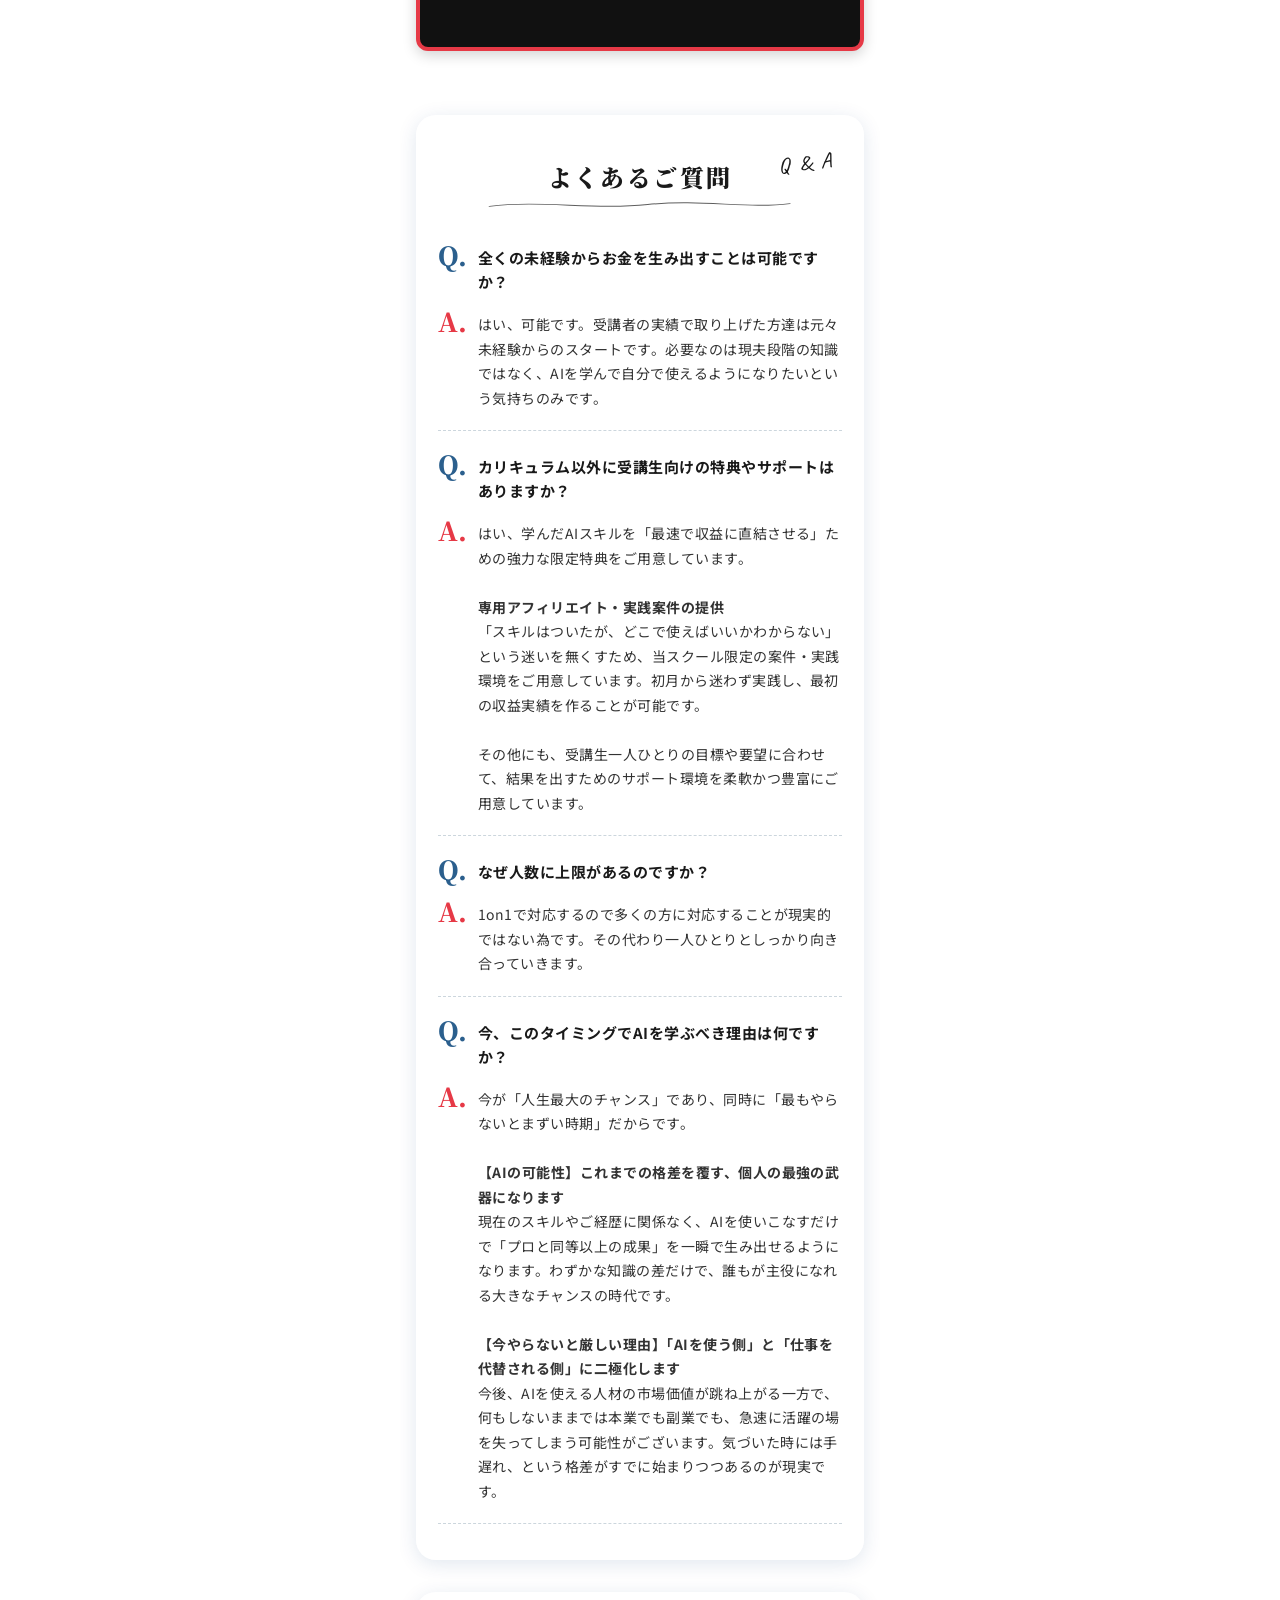
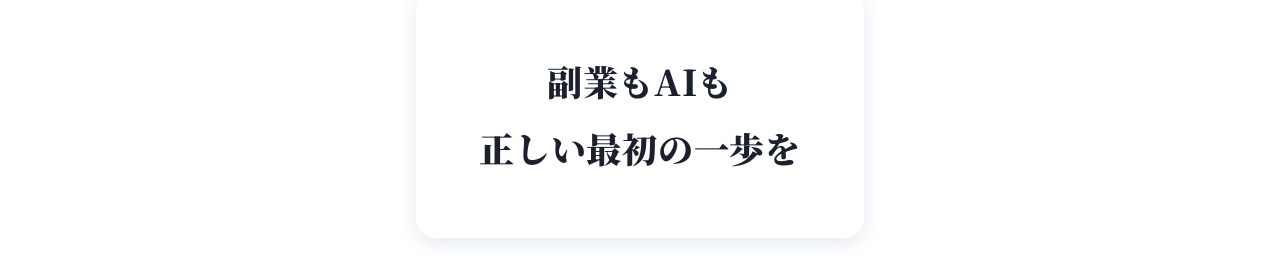
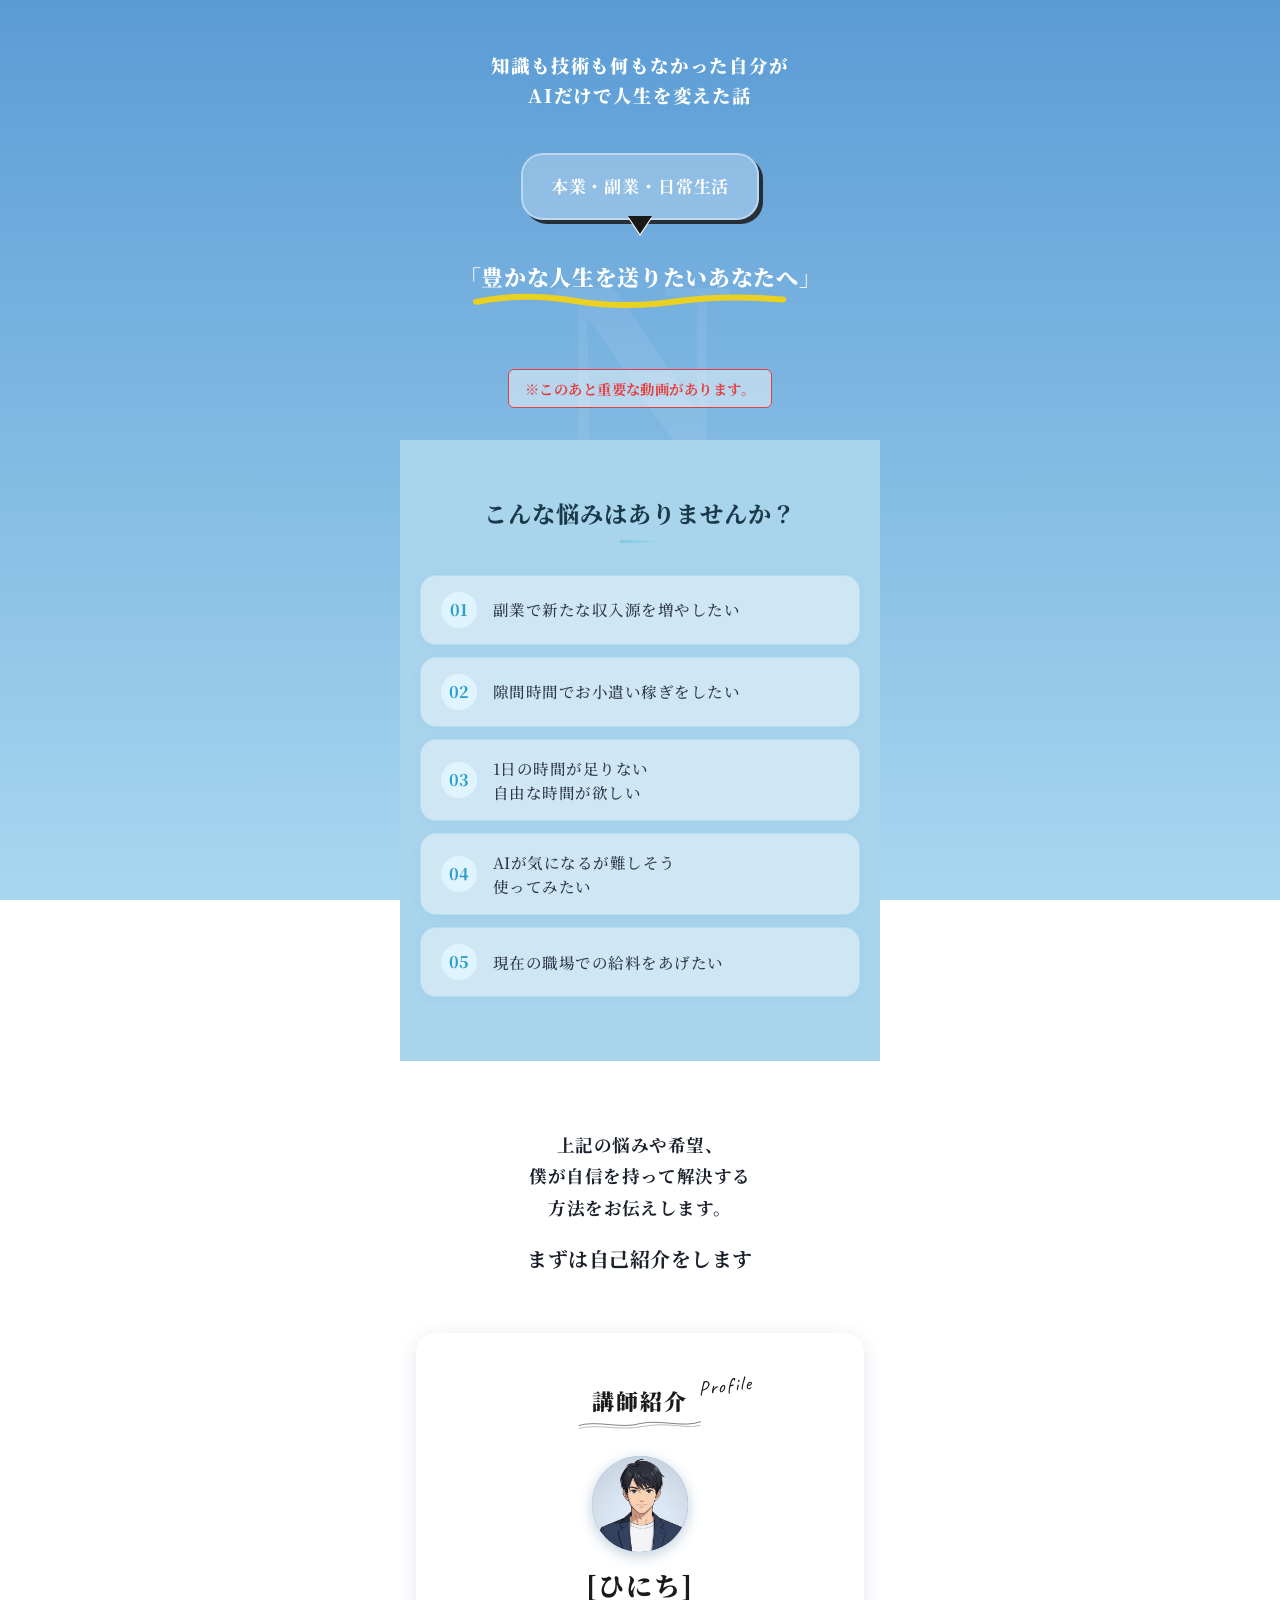
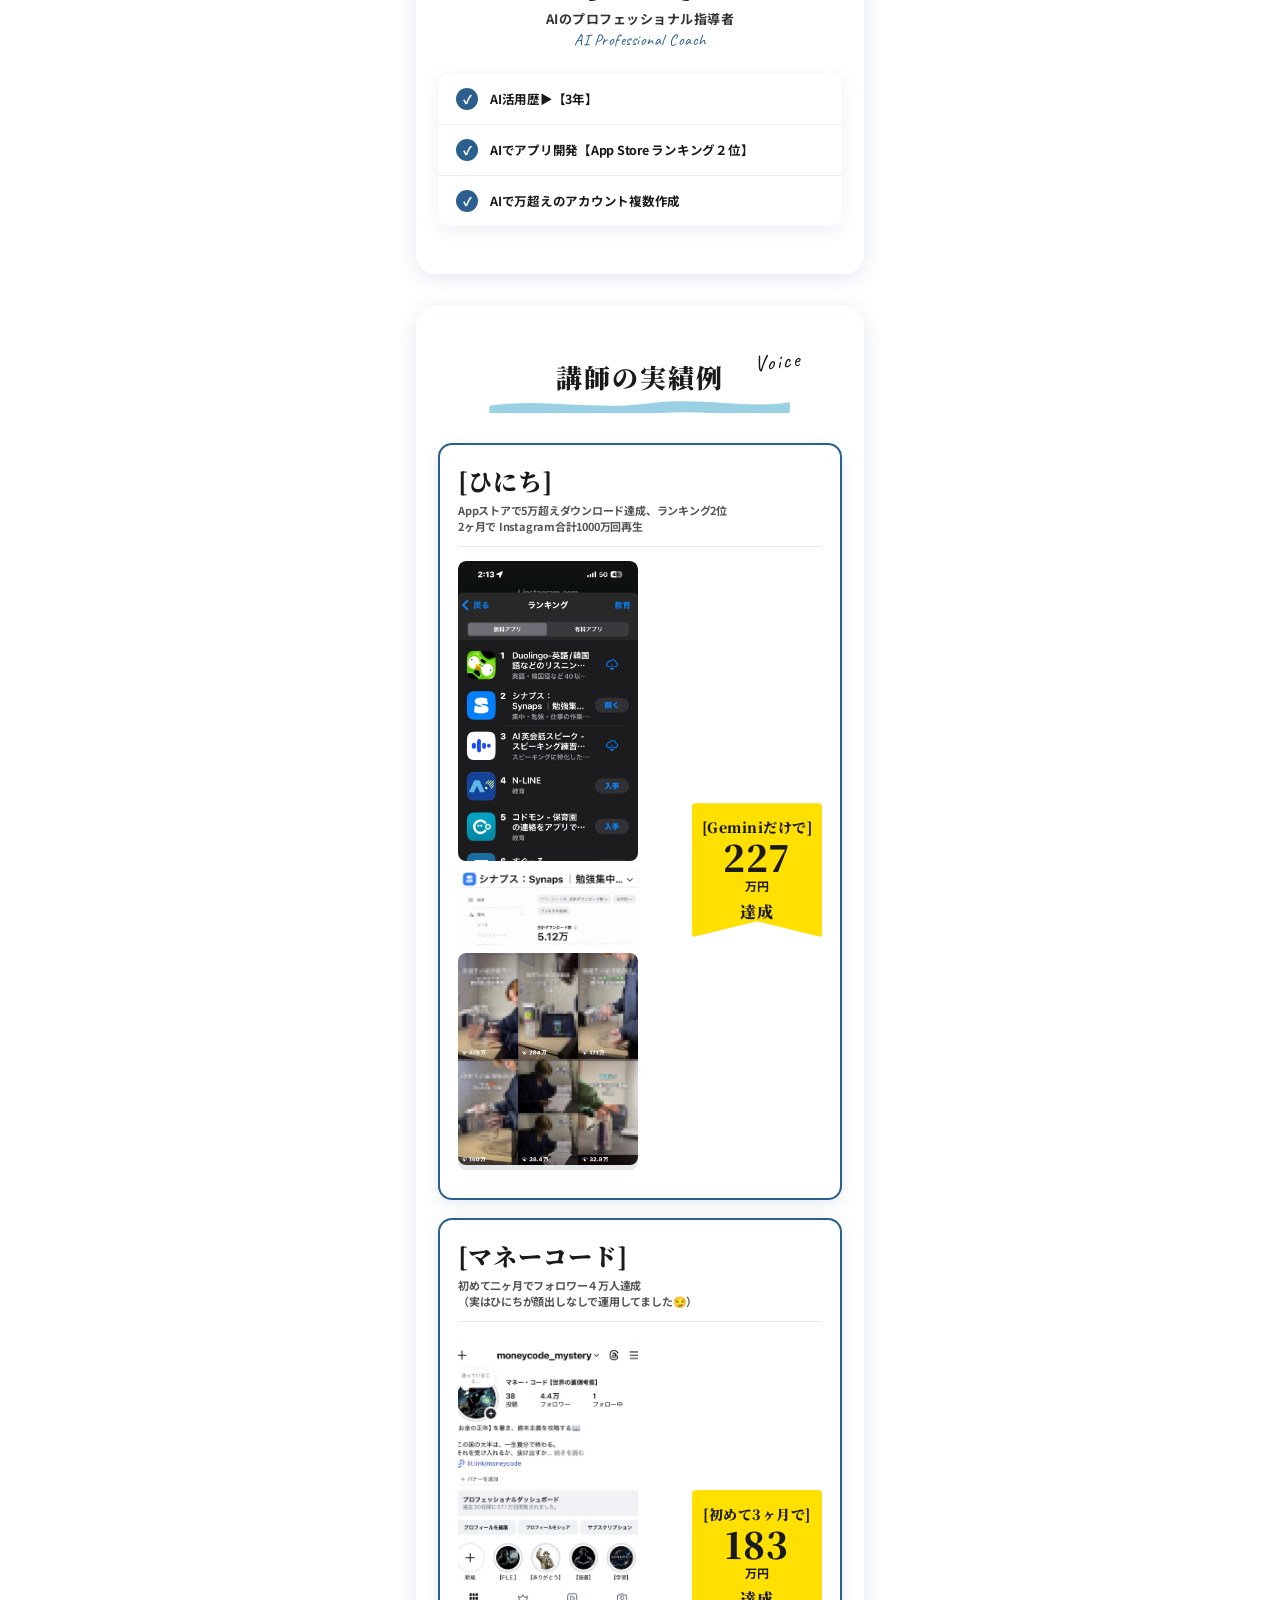
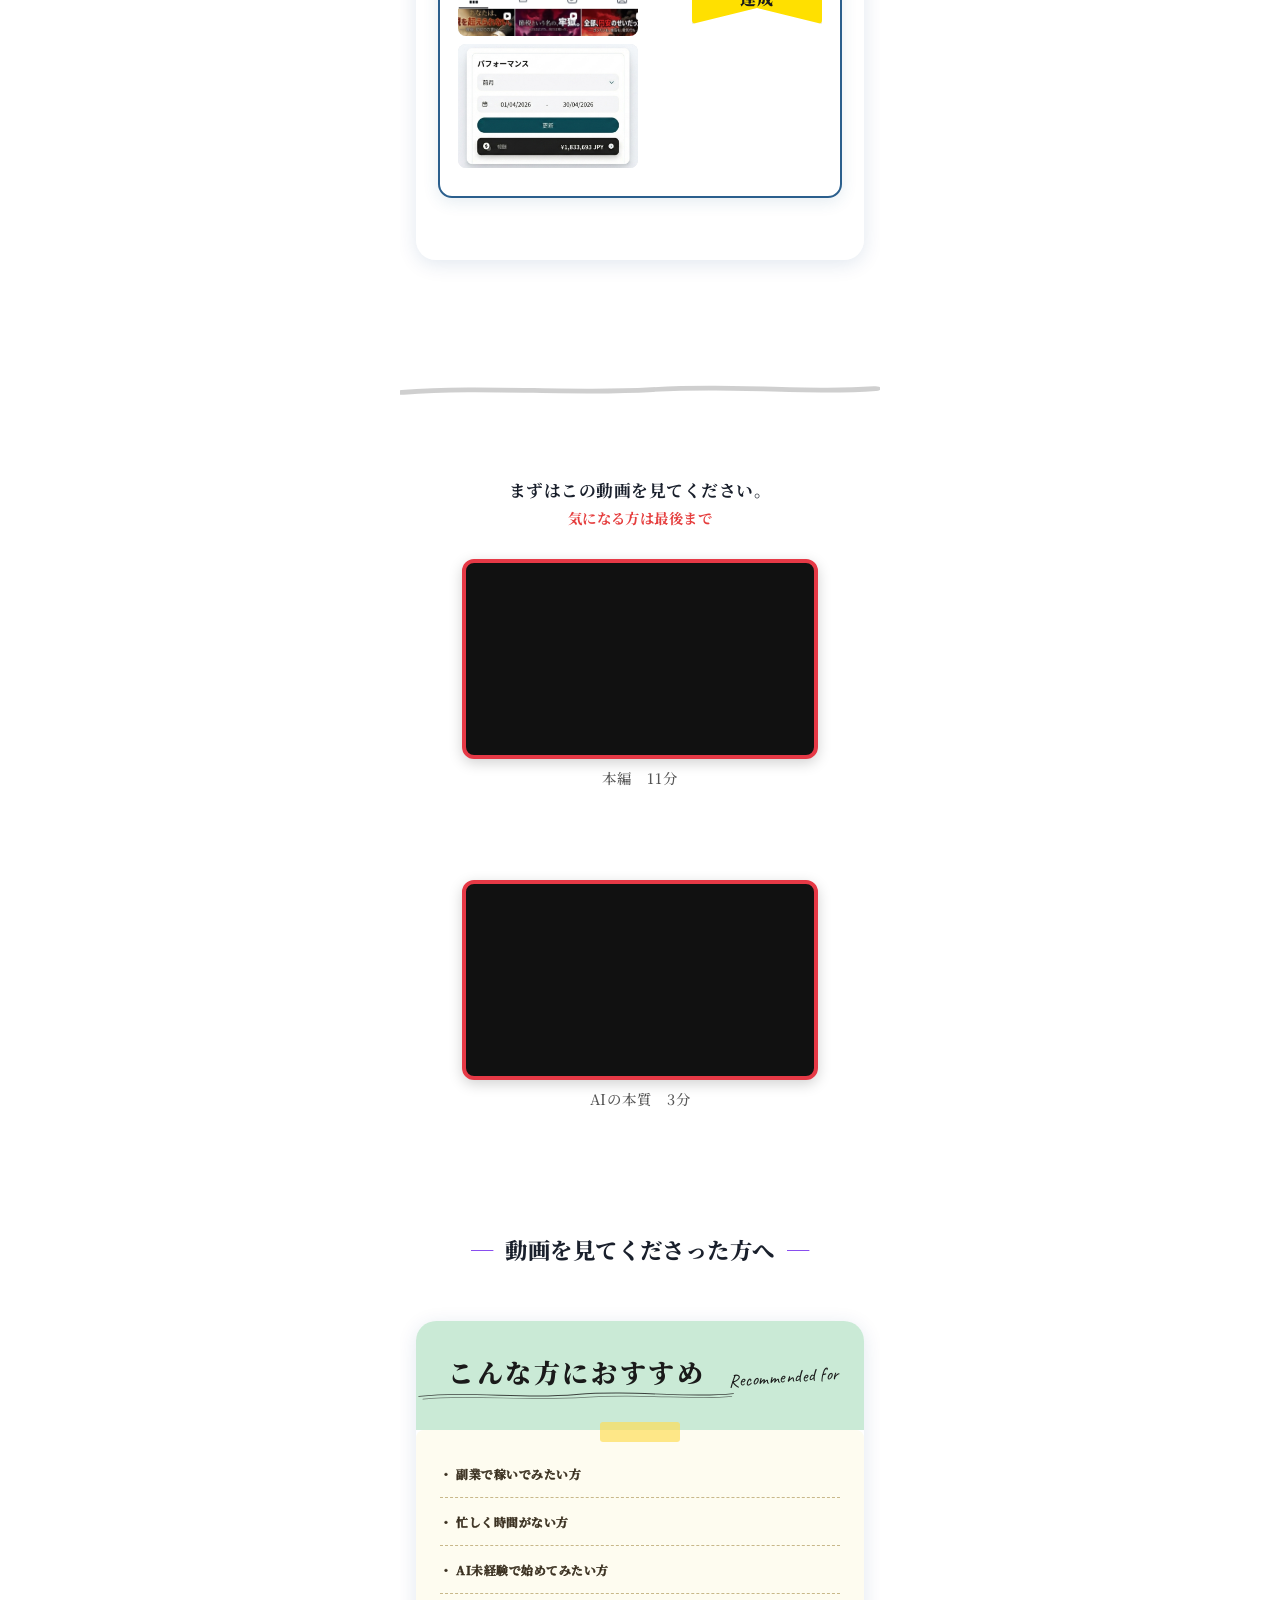
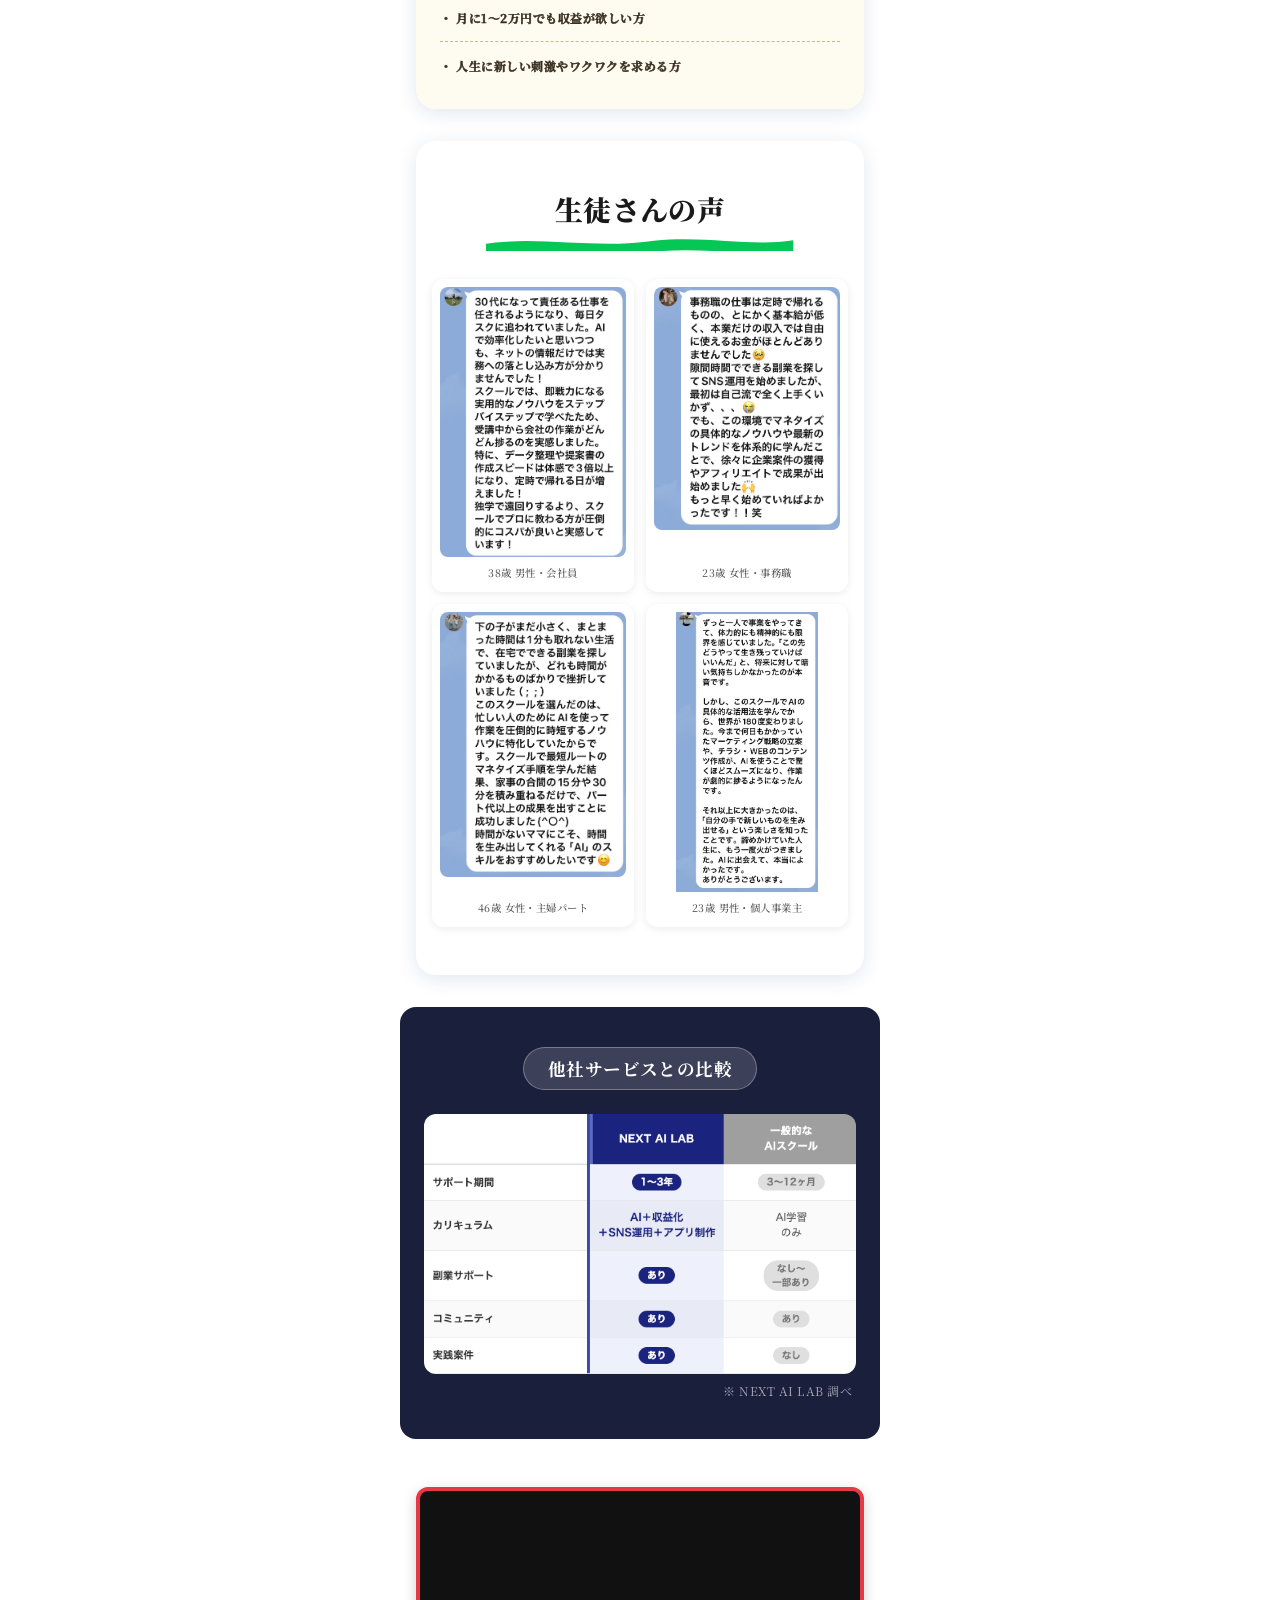
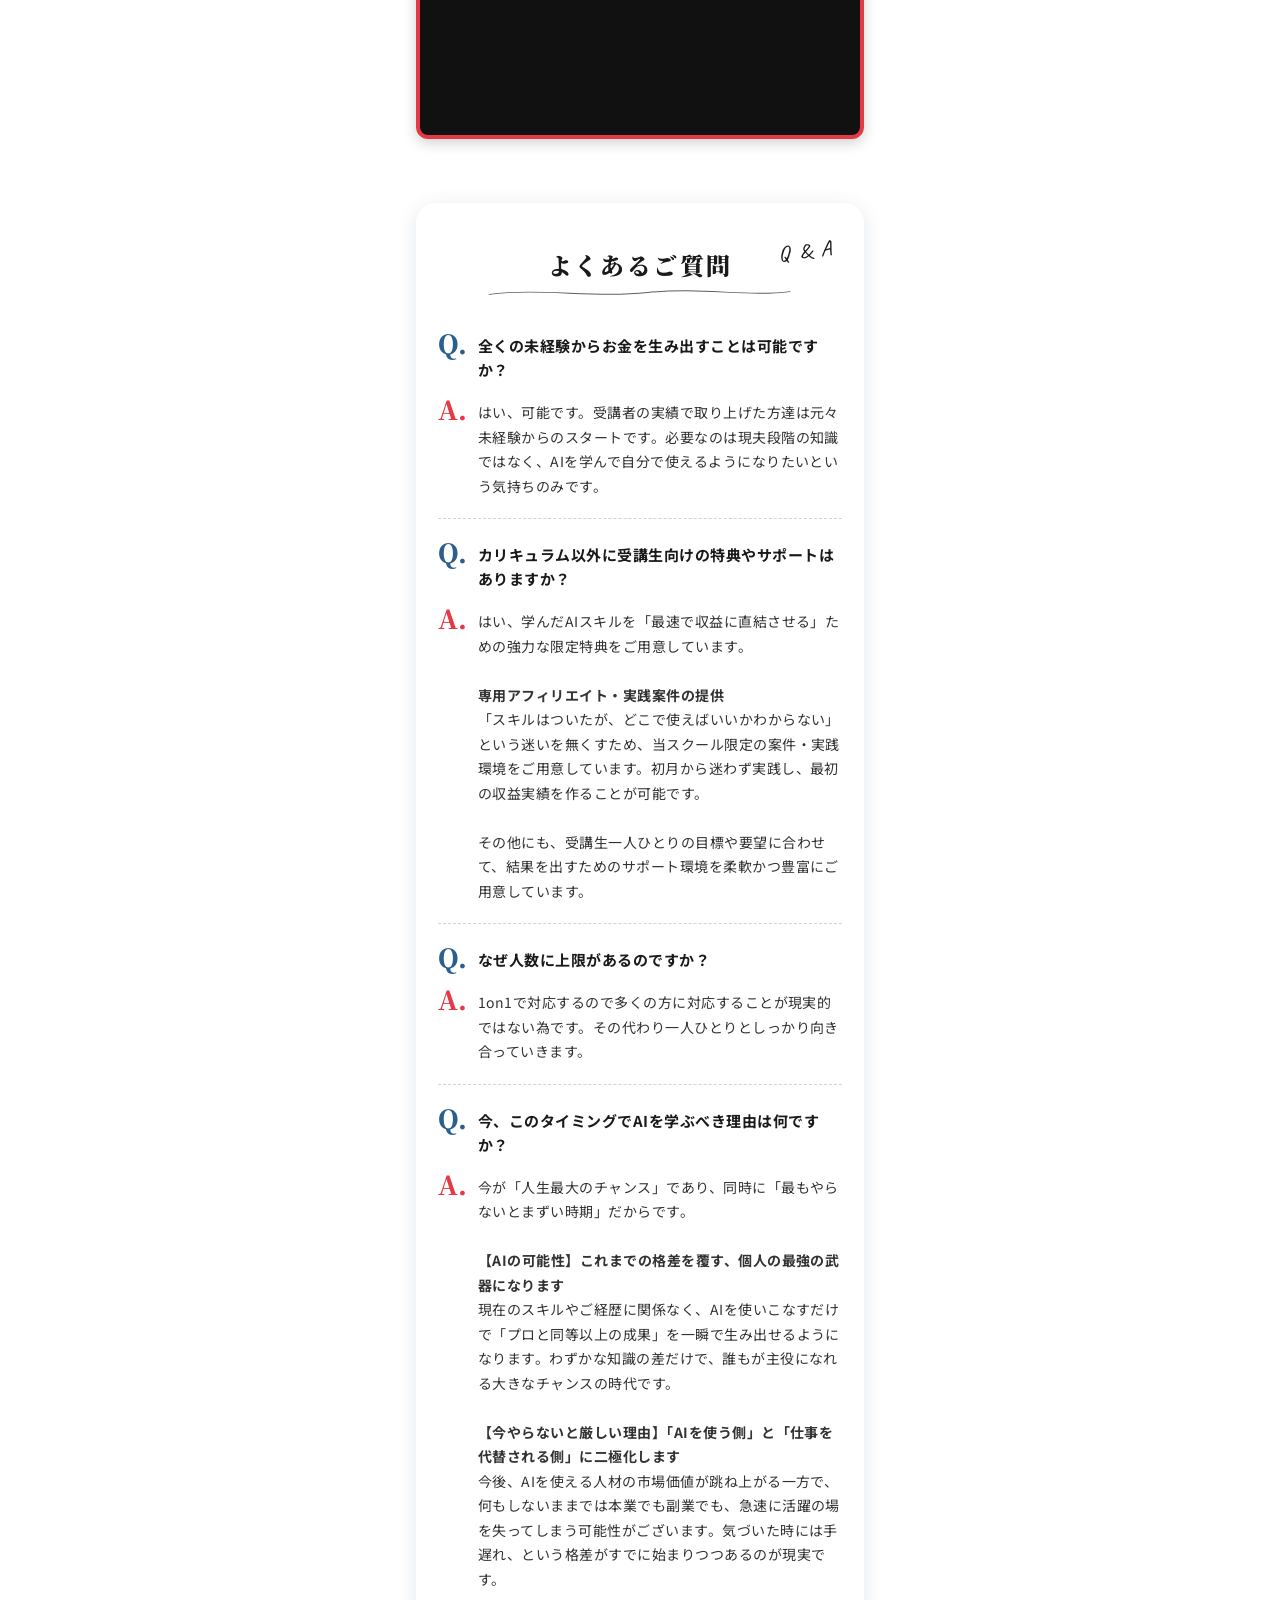
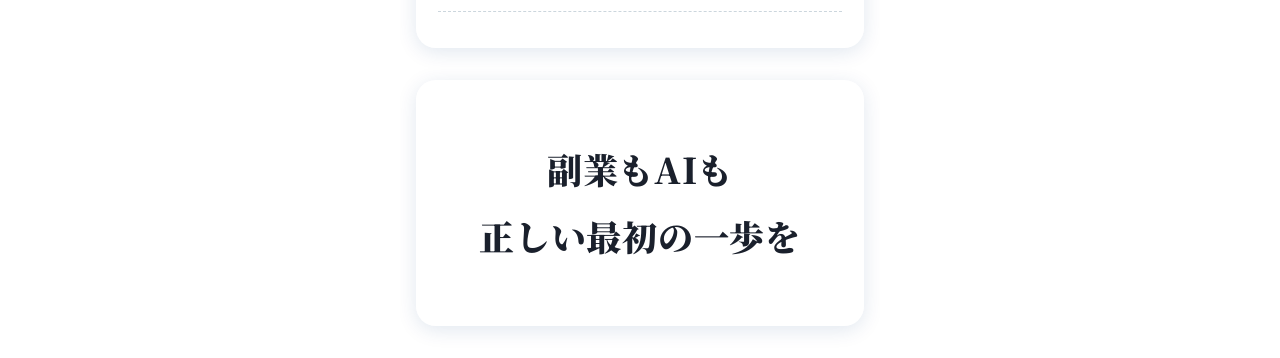
